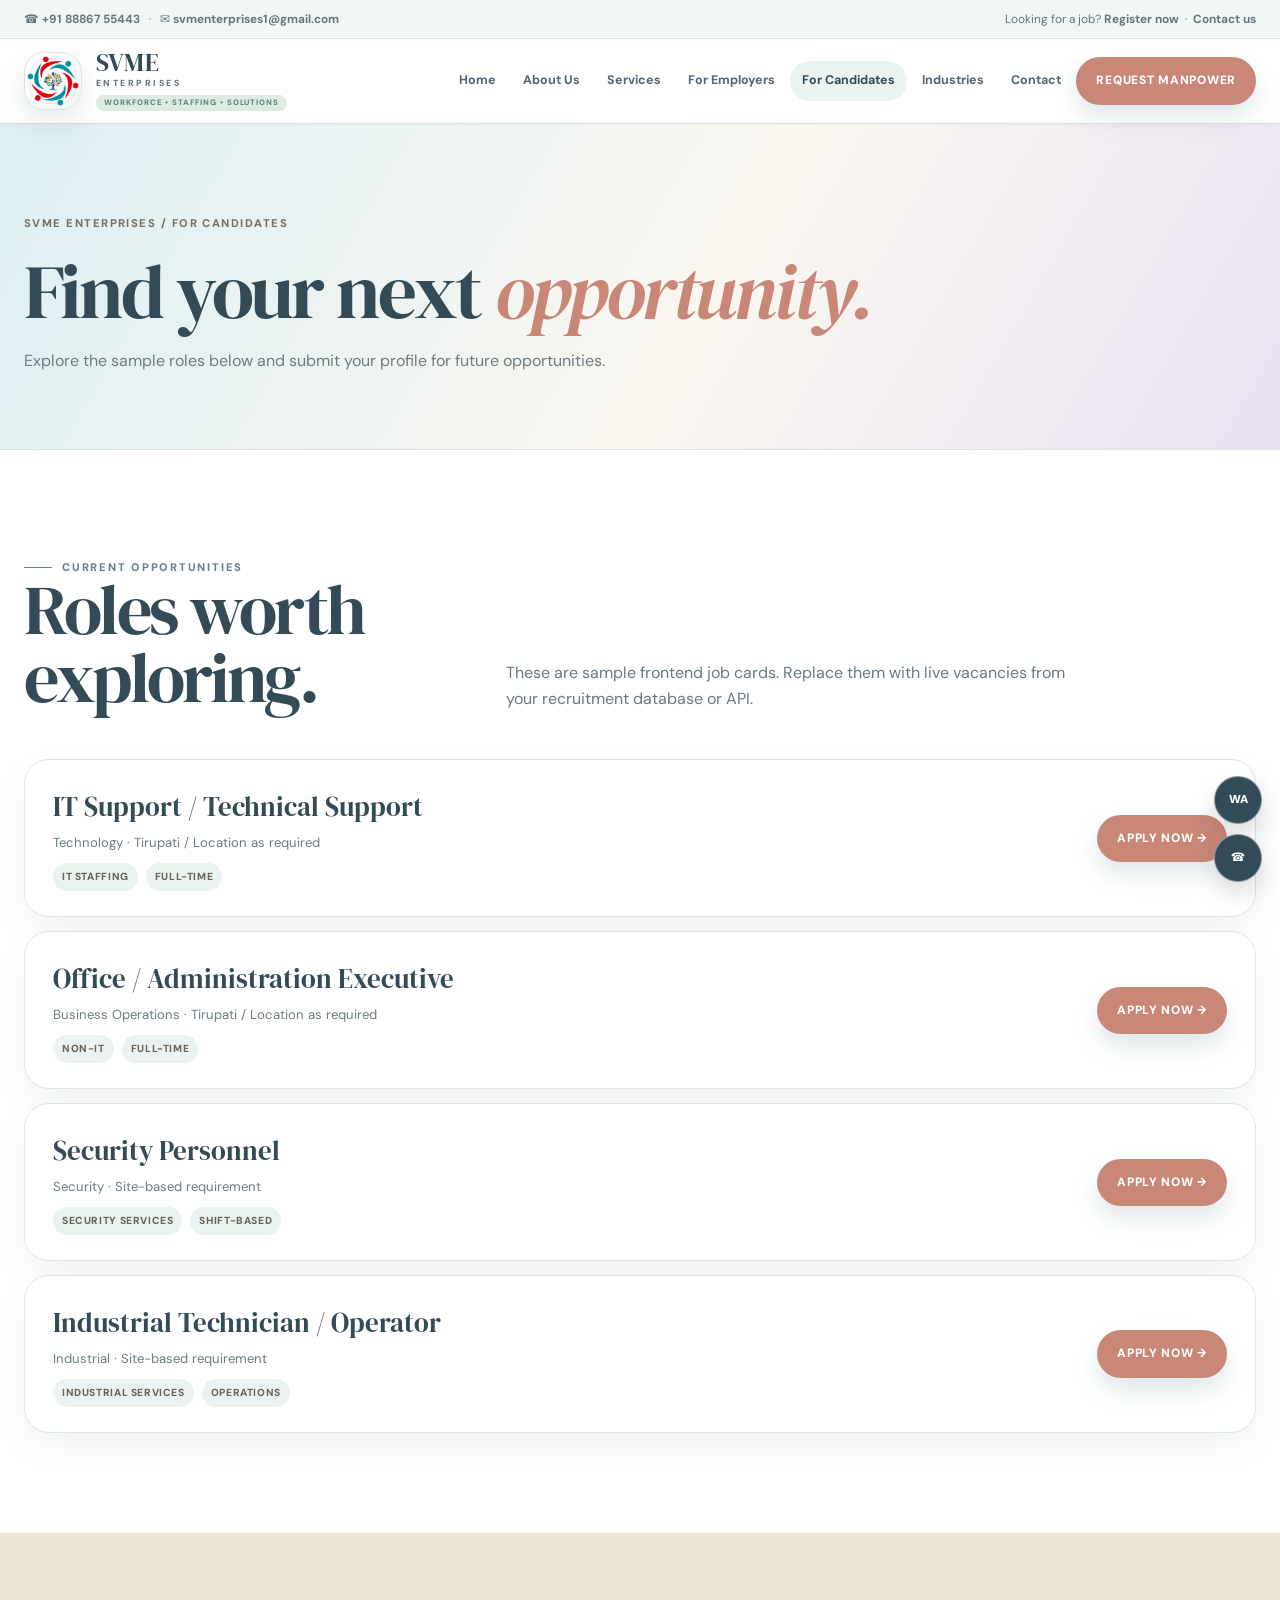
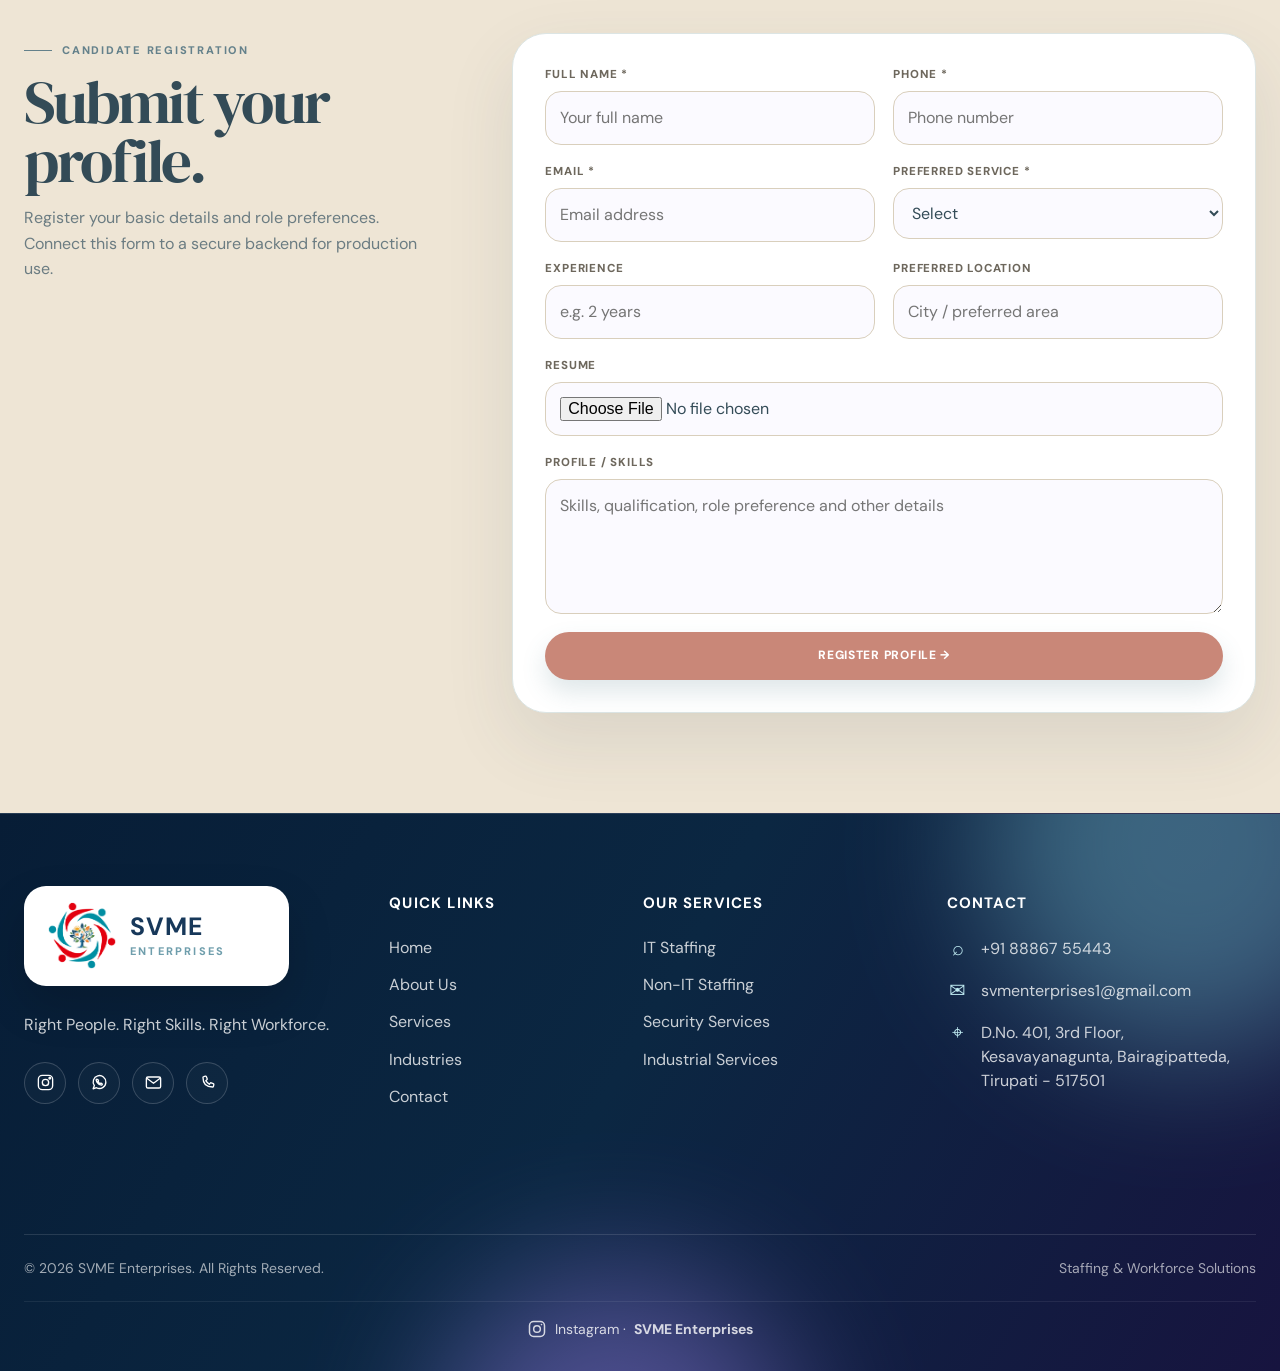
==== candidates.html @ 6623437d "Add files via upload" ====
<!doctype html><html lang="en" class="no-js"><script>document.documentElement.className="js-anim";</script><head><meta charset="utf-8"><meta name="viewport" content="width=device-width,initial-scale=1"><link rel="stylesheet" href="css/styles.css"><title>For Candidates | SVME Enterprises</title></head><body><div class="topbar"><div class="container"><div>☎ <a href="tel:+918886755443">+91 88867 55443</a> &nbsp; · &nbsp; ✉ <a href="mailto:svmenterprises1@gmail.com">svmenterprises1@gmail.com</a></div><div>Looking for a job? <a href="candidates.html">Register now</a> &nbsp;·&nbsp; <a href="contact.html">Contact us</a></div></div></div>
<header class="header"><div class="container nav"><a class="brand" href="index.html"><span class="brand-logo"><img src="assets/svme-logo.png" alt="SVME Enterprises logo"></span><span class="brand-copy"><strong>SVME</strong><small>ENTERPRISES</small><em>Workforce • Staffing • Solutions</em></span></a><button class="hamb" aria-label="Open menu" aria-expanded="false">☰</button><nav class="menu"><a data-page="home" href="index.html">Home</a><a data-page="services" href="services.html">About Us</a><a data-page="services" href="services.html">Services</a><a data-page="employers" href="employers.html">For Employers</a><a class="active" data-page="candidates" href="candidates.html">For Candidates</a><a data-page="services" href="index.html#industries">Industries</a><a data-page="contact" href="contact.html">Contact</a><a class="btn rust" href="employers.html">REQUEST MANPOWER</a></nav></div></header><main><section class="page-hero"><div class="container reveal"><span class="crumb">SVME Enterprises / For Candidates</span><h1>Find your next <em>opportunity.</em></h1><p>Explore the sample roles below and submit your profile for future opportunities.</p></div></section><section class="page-section" id="jobs"><div class="container"><div class="editorial-head reveal"><div><span class="kicker">Current opportunities</span><h2 class="section-title">Roles worth exploring.</h2></div><p>These are sample frontend job cards. Replace them with live vacancies from your recruitment database or API.</p></div><div class="jobs"><div class="job reveal"><div><h3>IT Support / Technical Support</h3><p>Technology · Tirupati / Location as required</p><div class="job-meta"><span class="pill">IT Staffing</span><span class="pill">Full-time</span></div></div><button class="btn rust" data-apply="IT Support / Technical Support">APPLY NOW →</button></div><div class="job reveal delay-1"><div><h3>Office / Administration Executive</h3><p>Business Operations · Tirupati / Location as required</p><div class="job-meta"><span class="pill">Non-IT</span><span class="pill">Full-time</span></div></div><button class="btn rust" data-apply="Office / Administration Executive">APPLY NOW →</button></div><div class="job reveal delay-2"><div><h3>Security Personnel</h3><p>Security · Site-based requirement</p><div class="job-meta"><span class="pill">Security Services</span><span class="pill">Shift-based</span></div></div><button class="btn rust" data-apply="Security Personnel">APPLY NOW →</button></div><div class="job reveal delay-3"><div><h3>Industrial Technician / Operator</h3><p>Industrial · Site-based requirement</p><div class="job-meta"><span class="pill">Industrial Services</span><span class="pill">Operations</span></div></div><button class="btn rust" data-apply="Industrial Technician / Operator">APPLY NOW →</button></div></div></div></section><section class="page-section" style="background:#eee5d5"><div class="container form-layout"><div class="form-intro reveal"><span class="kicker">Candidate registration</span><h2 class="section-title">Submit your profile.</h2><p>Register your basic details and role preferences. Connect this form to a secure backend for production use.</p></div><form class="form-card reveal delay-2" id="candidateForm"><div class="form-grid"><div class="field"><label>Full name *</label><input required name="name" placeholder="Your full name"></div><div class="field"><label>Phone *</label><input required name="phone" type="tel" placeholder="Phone number"></div><div class="field"><label>Email *</label><input required name="email" type="email" placeholder="Email address"></div><div class="field"><label>Preferred service *</label><select required name="service"><option value="">Select</option><option>IT</option><option>Non-IT</option><option>Security</option><option>Industrial</option></select></div><div class="field"><label>Experience</label><input name="experience" placeholder="e.g. 2 years"></div><div class="field"><label>Preferred location</label><input name="location" placeholder="City / preferred area"></div><div class="field full"><label>Resume</label><input name="resume" type="file" accept=".pdf,.doc,.docx"></div><div class="field full"><label>Profile / skills</label><textarea name="profile" placeholder="Skills, qualification, role preference and other details"></textarea></div><div class="field full"><button class="btn rust" type="submit">REGISTER PROFILE →</button><div class="notice" id="candidateNotice">Thank you. Your profile form was validated in this frontend demo.</div></div></div></form></div></section></main><div class="modal" id="applyModal"><div class="modal-box"><button class="close" data-close aria-label="Close">×</button><span class="kicker">Job application</span><h2>Apply for this role.</h2><form class="form-card" id="applicationForm" style="padding:0;border:0;box-shadow:none"><div class="form-grid"><div class="field full"><label>Role</label><input id="applyRole" name="role" readonly></div><div class="field"><label>Full name *</label><input required name="name" placeholder="Your name"></div><div class="field"><label>Phone *</label><input required name="phone" type="tel" placeholder="Phone number"></div><div class="field full"><label>Email *</label><input required name="email" type="email" placeholder="Email address"></div><div class="field full"><label>Resume</label><input name="resume" type="file" accept=".pdf,.doc,.docx"></div><div class="field full"><button class="btn rust" type="submit">SUBMIT APPLICATION →</button><div class="notice">Application form validated in this frontend demo.</div></div></div></form></div></div><footer class="site-footer">
  <div class="footer-glow footer-glow-one"></div><div class="footer-glow footer-glow-two"></div>
  <div class="container footer-main">
    <div class="footer-brand-col">
      <a class="footer-brand-card" href="index.html" aria-label="SVME Enterprises home">
        <span class="footer-logo-wrap"><img src="assets/svme-logo.png" alt="SVME Enterprises logo"></span>
        <span class="footer-brand-name"><strong>SVME</strong><small>ENTERPRISES</small></span>
      </a>
      <p>Right People. Right Skills. Right Workforce.</p>
      <div class="footer-socials" aria-label="Social links">
        <a href="https://www.instagram.com/svme_enterprises?igsh=MTJnbjJmdXRpMzVmag==" target="_blank" rel="noopener" aria-label="Instagram — SVME Enterprises" class="social instagram"><svg viewBox="0 0 24 24" aria-hidden="true"><rect x="3" y="3" width="18" height="18" rx="5"></rect><circle cx="12" cy="12" r="4"></circle><circle cx="17.4" cy="6.7" r="1"></circle></svg></a>
        <a href="https://wa.me/918886755443" target="_blank" rel="noopener" aria-label="WhatsApp — SVME Enterprises" class="social whatsapp"><svg viewBox="0 0 24 24" aria-hidden="true"><path d="M20 11.6a8 8 0 0 1-11.8 7L4 20l1.5-4.1A8 8 0 1 1 20 11.6Z"></path><path d="M8.5 8.4c.2-.4.4-.4.7-.4h.5c.2 0 .4.1.5.4l.5 1.2c.1.3.1.5-.1.7l-.5.6c.6 1.1 1.4 1.9 2.5 2.5l.6-.5c.2-.2.4-.2.7-.1l1.2.5c.3.1.4.3.4.5v.5c0 .3 0 .5-.4.7-.4.2-1 .3-1.5.1-2.8-.9-4.8-2.9-5.7-5.7-.2-.5-.1-1.1.1-1.5Z"></path></svg></a>
        <a href="mailto:svmenterprises1@gmail.com" aria-label="Email — SVME Enterprises" class="social email"><svg viewBox="0 0 24 24" aria-hidden="true"><rect x="3" y="5" width="18" height="14" rx="2"></rect><path d="m4 7 8 6 8-6"></path></svg></a>
        <a href="tel:+918886755443" aria-label="Call — SVME Enterprises" class="social phone"><svg viewBox="0 0 24 24" aria-hidden="true"><path d="M7.2 4.5 9.4 4c.5-.1 1 .2 1.2.7l1 2.6c.2.5 0 1-.4 1.3L9.8 9.7a13.2 13.2 0 0 0 4.5 4.5l1.1-1.4c.3-.4.8-.6 1.3-.4l2.6 1c.5.2.8.7.7 1.2l-.5 2.2c-.1.5-.6.9-1.1.9C10.8 17.7 6.3 13.2 6.3 5.6c0-.5.4-1 0.9-1.1Z"></path></svg></a>
      </div>
    </div>
    <div class="footer-column"><h4>QUICK LINKS</h4><a href="index.html">Home</a><a href="index.html#about">About Us</a><a href="services.html">Services</a><a href="index.html#industries">Industries</a><a href="contact.html">Contact</a></div>
    <div class="footer-column"><h4>OUR SERVICES</h4><a href="services.html#it">IT Staffing</a><a href="services.html#non-it">Non-IT Staffing</a><a href="services.html#security">Security Services</a><a href="services.html#industrial">Industrial Services</a></div>
    <div class="footer-column footer-contact"><h4>CONTACT</h4><a href="tel:+918886755443" class="contact-line"><span class="mini-icon">⌕</span><span>+91 88867 55443</span></a><a href="mailto:svmenterprises1@gmail.com" class="contact-line"><span class="mini-icon">✉</span><span>svmenterprises1@gmail.com</span></a><div class="contact-line"><span class="mini-icon">⌖</span><span>D.No. 401, 3rd Floor,<br>Kesavayanagunta, Bairagipatteda,<br>Tirupati - 517501</span></div></div>
  </div>
  <div class="container footer-bottom"><span>© <span data-year></span> SVME Enterprises. All Rights Reserved.</span><span>Staffing &amp; Workforce Solutions</span></div>
  <div class="container footer-instagram"><a href="https://www.instagram.com/svme_enterprises?igsh=MTJnbjJmdXRpMzVmag==" target="_blank" rel="noopener"><svg class="instagram-icon" viewBox="0 0 24 24" aria-hidden="true"><rect x="3" y="3" width="18" height="18" rx="5"></rect><circle cx="12" cy="12" r="4"></circle><circle cx="17.4" cy="6.7" r="1"></circle></svg> Instagram · <strong>SVME Enterprises</strong></a></div>
</footer><div class="floating"><a class="float" href="https://wa.me/918886755443" target="_blank" aria-label="WhatsApp">WA</a><a class="float call" href="tel:+918886755443" aria-label="Call">☎</a></div><script src="js/app.js"></script></body></html>
---- css/styles.css ----
@import url('https://fonts.googleapis.com/css2?family=DM+Sans:wght@400;500;600;700&family=DM+Serif+Display:ital@0;1&display=swap');
:root{--cream:#FAF7F0;--paper:#FFFFFF;--ink:#334B57;--muted:#6B7C82;--line:#DCE5E4;--rust:#C98778;--rust-dark:#A9675B;--sage:#DDEBE3;--blue:#DCEFF4;--lilac:#E8E1F3;--gold:#F3DDE1;--white:#ffffff;--shadow:0 28px 70px rgba(75,65,110,.13);--shadow-sm:0 14px 34px rgba(75,65,110,.09);--radius:30px;--max:1240px}
*{box-sizing:border-box;margin:0;padding:0}html{scroll-behavior:smooth}body{font-family:'DM Sans',system-ui,sans-serif;background:var(--paper);color:var(--ink);line-height:1.6}body:before{content:"";position:fixed;inset:0;pointer-events:none;opacity:.12;background-image:radial-gradient(rgba(90,78,130,.12) .6px,transparent .6px);background-size:9px 9px;z-index:-1}a{color:inherit;text-decoration:none}button,input,select,textarea{font:inherit}img{display:block;max-width:100%}.container{width:min(var(--max),calc(100% - 48px));margin:auto}
.topbar{background:#F1F7F5;border-bottom:1px solid var(--line);font-size:.74rem;color:#68647a}.topbar .container{min-height:38px;display:flex;justify-content:space-between;align-items:center;gap:20px}.topbar a{font-weight:700}.topbar a:hover{color:var(--rust)}
.header{position:sticky;top:0;z-index:100;background:rgba(250,248,253,.9);backdrop-filter:blur(18px);border-bottom:1px solid rgba(123,104,78,.16)}.nav{min-height:84px;display:flex;align-items:center;justify-content:space-between;gap:28px}.brand{display:flex;align-items:center;gap:12px}.brand-logo{width:54px;height:54px;border-radius:18px;background:#fff;display:grid;place-items:center;overflow:hidden;box-shadow:0 8px 20px rgba(65,55,42,.08)}.brand-logo img{width:50px;height:50px;object-fit:contain}.brand-copy strong{display:block;font-size:1rem;letter-spacing:.09em}.brand-copy small{display:block;font-size:.66rem;text-transform:uppercase;letter-spacing:.17em;color:#6B7C82}.brand-copy em{display:block;font-family:'DM Serif Display',serif;font-style:italic;font-size:.72rem;color:var(--rust);margin-top:-2px}.menu{display:flex;align-items:center;gap:3px}.menu a:not(.btn){font-size:.78rem;font-weight:700;color:#655f54;padding:10px 12px;border-radius:999px}.menu a:not(.btn):hover,.menu a.active{background:#EAF3F1;color:var(--ink)}.btn{position:relative;display:inline-flex;align-items:center;justify-content:center;gap:10px;padding:13px 19px;border-radius:999px;border:1px solid transparent;background:var(--ink);color:#fff;font-size:.75rem;font-weight:800;letter-spacing:.06em;box-shadow:0 12px 25px rgba(38,48,42,.16);overflow:hidden;transition:.3s}.btn:after{content:"";position:absolute;inset:-10% auto -10% -50%;width:35%;background:rgba(255,255,255,.28);transform:skewX(-20deg);transition:.6s}.btn:hover{transform:translateY(-3px);box-shadow:0 18px 35px rgba(38,48,42,.2)}.btn:hover:after{left:125%}.btn.light{background:var(--white);color:var(--ink);border-color:var(--line);box-shadow:none}.btn.rust{background:var(--rust)}.btn.sage{background:var(--sage);color:var(--ink);box-shadow:none}.btn.ghost{background:transparent;color:var(--ink);border-color:rgba(38,48,42,.22);box-shadow:none}.hamb{display:none;border:0;background:transparent;font-size:1.55rem;color:var(--ink)}
.hero{position:relative;overflow:hidden;padding:76px 0 100px;background:linear-gradient(115deg,#DCEFF4 0%,#F9F4F0 45%,#E8E1F3 100%)}.hero:before{content:"";position:absolute;width:480px;height:480px;border-radius:50%;right:-160px;top:-170px;background:radial-gradient(circle,#C9DFD8 0 12%,transparent 62%);filter:blur(4px);animation:drift 12s ease-in-out infinite alternate}.hero:after{content:"";position:absolute;width:420px;height:420px;border-radius:50%;left:-180px;bottom:-250px;background:radial-gradient(circle,#C9E4EA 0 12%,transparent 64%);animation:drift2 14s ease-in-out infinite alternate}.hero-grid{position:relative;z-index:2;display:grid;grid-template-columns:.92fr 1.08fr;gap:72px;align-items:center}.hero-copy{padding:30px 0}.eyebrow,.kicker{display:inline-flex;align-items:center;gap:10px;font-size:.69rem;font-weight:800;letter-spacing:.16em;text-transform:uppercase;color:#66818A}.eyebrow:before,.kicker:before{content:"";width:28px;height:1px;background:currentColor}.hero h1,.page-hero h1,.section-title{font-family:'DM Serif Display',Georgia,serif;font-weight:400;letter-spacing:-.04em;line-height:.96}.hero h1{font-size:clamp(4rem,7.5vw,7.2rem);margin:24px 0 22px}.hero h1 em{color:var(--rust);font-style:italic}.hero p{max-width:590px;color:#655f55;font-size:1.02rem}.actions{display:flex;gap:12px;flex-wrap:wrap;margin-top:30px}.hero-collage{position:relative;min-height:580px}.hero-panel{position:absolute;box-shadow:var(--shadow);border:1px solid rgba(255,255,255,.75)}.hero-photo{inset:25px 55px 0 55px;border-radius:42px;background:linear-gradient(150deg,#9FC7D0,#C7B9D9 42%,#E8C8C8 67%,#aabde0);overflow:hidden}.hero-photo:before{content:"";position:absolute;inset:0;background:radial-gradient(circle at 30% 23%,#fff9 0 4%,transparent 20%),radial-gradient(circle at 72% 55%,#fff7 0 5%,transparent 22%),linear-gradient(to top,rgba(38,48,42,.25),transparent 48%)}.hero-photo:after{content:"SVME";position:absolute;right:28px;bottom:25px;font-size:4rem;font-weight:800;letter-spacing:.08em;color:#fff5;transform:rotate(-90deg);transform-origin:right bottom}.hero-sticker{right:0;top:0;width:165px;min-height:165px;border-radius:50%;background:var(--rust);color:#fff8ef;display:grid;place-items:center;text-align:center;padding:24px;animation:float 5s ease-in-out infinite}.hero-sticker strong{font-family:'DM Serif Display',serif;font-size:1.55rem;line-height:1}.hero-sticker small{display:block;font-size:.65rem;letter-spacing:.1em;text-transform:uppercase;margin-top:8px}.hero-card{left:0;bottom:24px;width:225px;padding:22px;border-radius:26px;background:var(--white);animation:float 6s ease-in-out infinite reverse}.hero-card .mini-logo{width:46px;height:46px;border-radius:14px;background:#EEF6F3;display:grid;place-items:center;margin-bottom:14px}.hero-card .mini-logo img{width:40px;height:40px;object-fit:contain}.hero-card b{display:block;font-family:'DM Serif Display',serif;font-size:1.6rem;font-weight:400}.hero-card span{display:block;color:var(--muted);font-size:.72rem}.hero-tag{right:18px;bottom:0;padding:12px 16px;border-radius:999px;background:#DDEBE3;color:#5f5b76;font-size:.7rem;font-weight:800;letter-spacing:.08em;text-transform:uppercase}
.editorial{padding:110px 0}.editorial-head{display:grid;grid-template-columns:.72fr 1.28fr;gap:60px;align-items:end;margin-bottom:48px}.editorial-head h2{font-size:clamp(3rem,5.5vw,5.6rem)}.editorial-head p{max-width:580px;color:var(--muted)}.service-mosaic{display:grid;grid-template-columns:1.1fr .9fr .9fr;grid-template-rows:240px 240px;gap:16px}.service-tile{position:relative;overflow:hidden;border-radius:30px;padding:30px;background:#F0F5F2;border:1px solid var(--line);box-shadow:var(--shadow-sm);transition:.35s}.service-tile:hover{transform:translateY(-7px) rotate(-.4deg);box-shadow:var(--shadow)}.service-tile.large{grid-row:1/3;background:linear-gradient(150deg,#C8E4E8,#C5B5D7 50%,#F0D5D5)}.service-tile.sage{background:#DDEBE3}.service-tile.rust{background:#F3DDE1}.service-tile.blue{background:#DCEFF4}.service-tile .num{font-size:.7rem;font-weight:800;letter-spacing:.12em;color:#746b5d}.service-tile h3{font-family:'DM Serif Display',serif;font-size:2rem;font-weight:400;line-height:1.05;margin:15px 0 10px}.service-tile p{font-size:.82rem;color:#5f5b53;max-width:320px}.service-tile a{position:absolute;left:30px;bottom:28px;font-size:.7rem;font-weight:800;letter-spacing:.08em}.service-tile.large:before{content:"";position:absolute;width:250px;height:250px;right:-60px;bottom:-55px;border-radius:50%;border:35px solid #ffffff45}.service-tile.large:after{content:"";position:absolute;width:90px;height:90px;right:45px;bottom:85px;border-radius:50%;background:#ffffff35}
.stats{background:var(--ink);color:#fffaf0;padding:44px 0}.stats-grid{display:grid;grid-template-columns:repeat(4,1fr)}.stats-grid div{padding:4px 25px;border-right:1px solid #ffffff20}.stats-grid div:last-child{border:0}.stats strong{display:block;font-family:'DM Serif Display',serif;font-weight:400;font-size:2.5rem}.stats span{font-size:.7rem;color:#d4d1c8;text-transform:uppercase;letter-spacing:.1em}
.story{padding:110px 0;background:#F4F7F3}.story-grid{display:grid;grid-template-columns:1fr 1fr;gap:70px;align-items:center}.story-art{min-height:460px;position:relative}.story-box{position:absolute;border-radius:34px;box-shadow:var(--shadow)}.story-main{inset:30px 50px 0 0;background:linear-gradient(150deg,#B9DCE2,#E8E1F3 45%,#D7CBE5);overflow:hidden}.story-main:before{content:"";position:absolute;inset:22px;border:1px solid #ffffff88;border-radius:25px}.story-side{right:0;top:0;width:190px;height:190px;background:var(--rust);color:#fff9ef;padding:28px}.story-side b{font-family:'DM Serif Display',serif;font-size:2.2rem;font-weight:400}.story-side span{display:block;font-size:.72rem;margin-top:10px}.story-bottom{right:20px;bottom:20px;width:235px;padding:18px;background:var(--white);font-size:.75rem}.story-bottom img{width:48px;height:48px;object-fit:contain;float:left;margin-right:12px}.story-copy h2{font-size:clamp(3rem,5vw,5rem);margin:14px 0 20px}.story-copy p{color:var(--muted);max-width:560px}.story-list{display:grid;gap:14px;margin-top:28px}.story-item{display:flex;gap:13px;align-items:flex-start}.story-item b{width:30px;height:30px;border-radius:50%;background:#DDEBE3;display:grid;place-items:center;font-size:.72rem;flex:none}
.industry-section{padding:110px 0}.industry-wrap{display:grid;grid-template-columns:.7fr 1.3fr;gap:60px}.industry-title h2{font-size:clamp(3rem,5vw,5rem);margin:14px 0}.industry-title p{color:var(--muted)}.industry-grid{display:grid;grid-template-columns:repeat(3,1fr);gap:12px}.industry{padding:22px 18px;background:var(--white);border:1px solid var(--line);border-radius:22px;transition:.3s}.industry:hover{transform:translateY(-5px);background:#eee8f7}.industry b{display:block;font-size:.7rem;color:var(--rust);letter-spacing:.1em}.industry span{display:block;margin-top:18px;font-family:'DM Serif Display',serif;font-size:1.25rem}
.cta-band{padding:95px 0;background:linear-gradient(120deg,#c9b6d8,#e3bfd9 48%,#c6d5ee)}.cta-band-inner{display:flex;justify-content:space-between;align-items:end;gap:40px}.cta-band h2{font-size:clamp(3rem,5vw,5.4rem);max-width:750px}.cta-band p{max-width:560px;color:#5d5a53;margin-top:16px}.cta-actions{display:flex;gap:10px;flex-wrap:wrap}
.page-hero{padding:85px 0 75px;background:linear-gradient(120deg,#e4ddf2,#e7d0e7 55%,#d5e0f3);border-bottom:1px solid var(--line)}.crumb{font-size:.7rem;font-weight:800;letter-spacing:.13em;text-transform:uppercase;color:#7a705f}.page-hero h1{font-size:clamp(3.4rem,6vw,6rem);max-width:950px;margin:20px 0}.page-hero p{max-width:680px;color:var(--muted);font-size:1rem}
.page-section{padding:100px 0}.service-list{display:grid;grid-template-columns:1fr 1fr;gap:18px}.service-detail{position:relative;padding:40px;min-height:330px;border-radius:34px;overflow:hidden;border:1px solid var(--line);box-shadow:var(--shadow-sm);background:#F0F5F2}.service-detail:nth-child(2){background:#DDEBE3}.service-detail:nth-child(3){background:#bfd0ec}.service-detail:nth-child(4){background:#F3DDE1}.service-detail .num{font-size:.7rem;font-weight:800;letter-spacing:.12em;color:#736b5d}.service-detail h2{font-family:'DM Serif Display',serif;font-size:2.5rem;font-weight:400;margin:18px 0 10px}.service-detail p{max-width:520px;color:#5f5b53}.service-detail .btn{position:absolute;left:40px;bottom:34px}.service-detail:after{content:"";position:absolute;width:180px;height:180px;border-radius:50%;right:-60px;bottom:-70px;border:30px solid #ffffff35}
.form-layout{display:grid;grid-template-columns:.72fr 1.28fr;gap:70px;align-items:start}.form-intro h2,.contact-intro h2{font-size:clamp(3rem,4.8vw,5rem);margin:14px 0}.form-intro p,.contact-intro p{color:var(--muted)}.form-card{background:var(--white);border:1px solid var(--line);padding:32px;border-radius:34px;box-shadow:var(--shadow)}.form-grid{display:grid;grid-template-columns:repeat(2,1fr);gap:18px}.field{display:flex;flex-direction:column;gap:7px}.field.full{grid-column:1/-1}.field label{font-size:.72rem;font-weight:800;text-transform:uppercase;letter-spacing:.07em;color:#6d675c}.field input,.field select,.field textarea{border:1px solid #d9cfbc;border-radius:16px;padding:13px 14px;background:#fbfaff;color:var(--ink);outline:none;transition:.25s}.field input:focus,.field select:focus,.field textarea:focus{border-color:var(--rust);box-shadow:0 0 0 4px #b8613f20}.field textarea{min-height:135px;resize:vertical}.notice{display:none;padding:13px 15px;margin-top:9px;border-radius:14px;background:#e4e8f6;color:#4d5577;font-size:.8rem}.notice.show{display:block}
.jobs{display:grid;gap:14px}.job{display:flex;align-items:center;justify-content:space-between;gap:25px;padding:25px 28px;background:var(--white);border:1px solid var(--line);border-radius:25px;box-shadow:var(--shadow-sm);transition:.3s}.job:hover{transform:translateX(5px)}.job h3{font-family:'DM Serif Display',serif;font-size:1.7rem;font-weight:400}.job p{font-size:.82rem;color:var(--muted);margin-top:3px}.job-meta{display:flex;gap:8px;flex-wrap:wrap;margin-top:10px}.pill{font-size:.64rem;font-weight:800;letter-spacing:.06em;text-transform:uppercase;padding:6px 9px;border-radius:999px;background:#EAF3F1;color:#6b6256}.contact-grid{display:grid;grid-template-columns:.8fr 1.2fr;gap:70px}.contact-list{display:grid;gap:12px;margin-top:28px}.contact-item{display:flex;gap:13px;padding:15px;border-radius:20px;background:var(--white);border:1px solid var(--line)}.contact-item .icon{width:43px;height:43px;border-radius:14px;background:#EDF5F2;display:grid;place-items:center;color:var(--rust);flex:none}.contact-item strong{display:block;font-size:.68rem;letter-spacing:.1em;text-transform:uppercase;color:#7a7264}.contact-item a,.contact-item span{display:block;font-weight:700;margin-top:2px}.map-card{overflow:hidden;border-radius:30px;border:1px solid var(--line);box-shadow:var(--shadow)}.map-card iframe{display:block;width:100%;min-height:420px;border:0}.map-actions{display:flex;gap:10px;flex-wrap:wrap;margin-top:18px}
.footer{background:#292844;color:#f6f3fb;padding:75px 0 20px}.footer-grid{display:grid;grid-template-columns:1.2fr .8fr 1fr 1.2fr;gap:45px}.footer .brand-copy strong{color:#fff}.footer .brand-copy small{color:#bbb4a7}.footer .brand-copy em{color:#dda9cf}.footer p{color:#aaa6ba;font-size:.82rem;margin-top:18px}.footer h4{font-size:.7rem;text-transform:uppercase;letter-spacing:.13em;color:#d8d3e6;margin-bottom:16px}.footer-grid>div>a:not(.brand){display:block;color:#c1bdd0;font-size:.8rem;margin:8px 0}.footer-grid>div>a:hover{color:#fff}.footer-bottom{border-top:1px solid #ffffff17;margin-top:48px;padding-top:18px;display:flex;justify-content:space-between;gap:20px;color:#9d99b2;font-size:.7rem}.instagram-footer{margin-top:24px;text-align:center}.instagram-link{display:inline-flex;align-items:center;gap:10px;padding:10px 15px;border-radius:999px;border:1px solid #ffffff20;background:#ffffff08;color:#f4eee3;font-size:.76rem;font-weight:700;transition:.25s}.instagram-link:hover{transform:translateY(-2px);background:#ffffff12}.instagram-icon{width:20px;height:20px;display:block;fill:none;stroke:currentColor;stroke-width:1.8}.floating{position:fixed;right:18px;bottom:18px;z-index:80;display:flex;flex-direction:column;gap:10px}.float{width:48px;height:48px;border-radius:50%;display:grid;place-items:center;background:var(--ink);color:#fff;border:1px solid #fff6;box-shadow:0 12px 25px #0002;font-size:.72rem;font-weight:900;animation:float 4s ease-in-out infinite}.float.call{animation-delay:.5s}.modal{position:fixed;inset:0;z-index:200;background:#292844cc;display:none;align-items:center;justify-content:center;padding:20px}.modal.open{display:flex}.modal-box{width:min(720px,100%);max-height:90vh;overflow:auto;background:var(--paper);border-radius:32px;padding:32px;position:relative;box-shadow:var(--shadow)}.close{position:absolute;right:18px;top:18px;width:40px;height:40px;border:0;border-radius:50%;background:#EDF5F2;font-size:1.4rem}.modal-box h2{font-family:'DM Serif Display',serif;font-weight:400;font-size:2.8rem;margin:10px 0 22px}
.reveal{opacity:0;transform:translateY(28px);transition:opacity .8s ease,transform .8s cubic-bezier(.2,.75,.25,1)}.reveal.is-visible{opacity:1;transform:none}.delay-1{transition-delay:.08s}.delay-2{transition-delay:.16s}.delay-3{transition-delay:.24s}.delay-4{transition-delay:.32s}
@keyframes float{0%,100%{transform:translateY(0)}50%{transform:translateY(-9px)}}@keyframes drift{from{transform:translate(0,0)}to{transform:translate(-30px,22px)}}@keyframes drift2{from{transform:translate(0,0)}to{transform:translate(30px,-20px)}}
@media(max-width:1050px){.menu{gap:0}.menu a:not(.btn){padding:9px 8px}.hero-grid,.story-grid,.industry-wrap,.form-layout,.contact-grid{grid-template-columns:1fr}.hero-collage{min-height:540px}.editorial-head{grid-template-columns:1fr;gap:20px}.service-mosaic{grid-template-columns:1fr 1fr;grid-template-rows:250px 250px}.service-tile.large{grid-row:1/3}.footer-grid{grid-template-columns:1fr 1fr}.industry-grid{grid-template-columns:repeat(3,1fr)}}
@media(max-width:760px){.container{width:min(var(--max),calc(100% - 30px))}.topbar .container{justify-content:center;text-align:center}.topbar .container>div:first-child{display:none}.nav{min-height:72px}.hamb{display:block}.menu{position:absolute;left:15px;right:15px;top:72px;display:none;flex-direction:column;align-items:stretch;padding:12px;background:rgba(251,248,239,.98);border:1px solid var(--line);border-radius:22px;box-shadow:var(--shadow)}.menu.open{display:flex}.menu a:not(.btn){padding:12px 14px}.menu .btn{margin-top:5px}.hero{padding:55px 0 70px}.hero-grid{gap:35px}.hero h1{font-size:clamp(3.6rem,15vw,5.2rem)}.hero-collage{min-height:420px}.hero-photo{inset:20px 22px 0 22px}.hero-sticker{width:125px;min-height:125px}.hero-card{width:190px;bottom:10px}.hero-tag{display:none}.editorial,.story,.industry-section,.page-section{padding:75px 0}.service-mosaic{grid-template-columns:1fr;grid-template-rows:auto}.service-tile,.service-tile.large{min-height:260px;grid-row:auto}.stats-grid{grid-template-columns:1fr 1fr}.stats-grid div{padding:18px 10px}.industry-grid{grid-template-columns:1fr 1fr}.cta-band-inner{display:block}.cta-actions{margin-top:25px}.form-grid{grid-template-columns:1fr}.field.full{grid-column:auto}.footer-grid{grid-template-columns:1fr 1fr;gap:30px}.footer-bottom{display:block}.footer-bottom span{display:block;margin-top:7px}.job{align-items:flex-start;flex-direction:column}.job .btn{width:100%}.map-card iframe{min-height:320px}.modal-box{padding:24px}.brand-logo{width:48px;height:48px}.brand-logo img{width:45px;height:45px}}
@media(prefers-reduced-motion:reduce){*,*:before,*:after{animation:none!important;transition:none!important;scroll-behavior:auto!important}.reveal{opacity:1;transform:none}}
/* AEDUTREE-inspired interaction layer: carousel, flowing service stories and richer scroll motion */
.inline-link,.text-link{font-weight:800;color:var(--rust-dark);border-bottom:1px solid #c889b855;transition:.25s}.inline-link:hover,.text-link:hover{color:var(--ink);border-color:var(--ink)}
.aed-hero{position:relative;min-height:720px;overflow:hidden;background:linear-gradient(135deg,#DCEFF4 0%,#f7edf8 48%,#d9d2eb 100%);display:flex;align-items:center}.aed-hero:after{content:"";position:absolute;inset:auto 0 0;height:150px;background:linear-gradient(transparent,#FFFFFF);pointer-events:none}.aed-hero-grid{position:relative;z-index:2;display:grid;grid-template-columns:1fr 1fr;gap:50px;align-items:center}.aed-copy{padding:40px 0 60px}.slider-copy{position:relative;min-height:390px;margin-top:15px}.slide-copy{position:absolute;inset:0;opacity:0;transform:translateY(24px);transition:opacity .7s ease,transform .8s cubic-bezier(.2,.8,.2,1);pointer-events:none}.slide-copy.active{opacity:1;transform:none;pointer-events:auto}.slide-number{font-size:.68rem;font-weight:800;letter-spacing:.15em;color:#66818A}.slide-copy h1{font-family:'DM Serif Display',serif;font-weight:400;font-size:clamp(4rem,6.5vw,6.7rem);line-height:.9;letter-spacing:-.045em;margin:17px 0 22px}.slide-copy h1 em{color:var(--rust);font-style:italic}.slide-copy p{max-width:560px;color:#66627a;font-size:1rem}.slider-controls{display:flex;align-items:center;gap:14px;margin-top:28px}.slider-arrow{width:44px;height:44px;border:1px solid #ffffffaa;background:#ffffff80;border-radius:50%;font-size:1.05rem;cursor:pointer;color:var(--ink);transition:.25s}.slider-arrow:hover{transform:translateY(-3px);background:#fff}.slider-dots{display:flex;gap:7px}.dot{width:28px;height:4px;border:0;background:#aaa5bc55;border-radius:999px;cursor:pointer;transition:.35s}.dot.active{width:54px;background:var(--rust)}.aed-visual{min-height:590px;display:grid;place-items:center}.visual-frame{position:relative;width:min(560px,100%);height:570px;transform:rotate(2deg);transition:transform .8s cubic-bezier(.2,.8,.2,1)}.visual-frame:hover{transform:rotate(0) scale(1.015)}.visual-window{position:absolute;inset:25px 55px 30px 35px;background:#fff;border-radius:38px;box-shadow:0 35px 80px #4C687C18;overflow:hidden;border:10px solid #ffffffaa}.window-bar{height:35px;background:#f4eff9;display:flex;align-items:center;gap:6px;padding:0 14px}.window-bar span{width:7px;height:7px;border-radius:50%;background:#c9c3d7}.window-content{position:relative;height:calc(100% - 35px);overflow:hidden;background:linear-gradient(145deg,#f7f2fa,#dce6f6)}.window-title{position:absolute;top:28px;left:28px;font-family:'DM Serif Display',serif;font-size:1.8rem}.window-title em{color:var(--rust);font-style:italic}.window-lines{position:absolute;top:83px;left:30px;display:grid;gap:8px}.window-lines i{display:block;width:105px;height:5px;border-radius:999px;background:#6F9EAD30}.window-lines i:nth-child(2){width:75px}.window-lines i:nth-child(3){width:92px}.window-orb{position:absolute;width:280px;height:280px;border-radius:50%;right:-70px;top:100px;background:radial-gradient(circle at 30% 30%,#fff8 0 5%,transparent 25%),linear-gradient(145deg,#a9c5e8,#C5B5D7 50%,#e2b8d5);box-shadow:inset 0 0 0 20px #ffffff25}.window-card{position:absolute;padding:15px 17px;border-radius:17px;background:#ffffffdd;backdrop-filter:blur(10px);box-shadow:0 15px 30px #5d547720;font-size:.63rem;font-weight:800;letter-spacing:.09em}.window-card b{display:block;font-family:'DM Serif Display',serif;font-size:1.8rem;letter-spacing:0;margin-top:5px}.window-card.one{left:25px;bottom:75px}.window-card.two{left:150px;bottom:30px;background:#d9dff2}.window-card.three{right:22px;bottom:65px;background:#e7c9df}.visual-logo{position:absolute;left:0;bottom:18px;width:150px;height:150px;border-radius:36px;background:#fff;display:grid;place-items:center;box-shadow:0 25px 55px #554b7022;animation:float 5s ease-in-out infinite}.visual-logo img{width:125px;height:125px;object-fit:contain}.visual-badge{position:absolute;right:0;top:12px;width:145px;height:145px;border-radius:50%;background:var(--rust);color:#fff;display:grid;place-items:center;text-align:center;box-shadow:0 25px 55px #9e659244;animation:float 6s ease-in-out infinite reverse}.visual-badge strong{display:block;font-family:'DM Serif Display',serif;font-size:2.6rem;font-weight:400;line-height:.8}.visual-badge span{font-size:.62rem;text-transform:uppercase;letter-spacing:.08em}.hero-orbit{position:absolute;border:1px solid #ffffff90;border-radius:50%;pointer-events:none}.orbit-one{width:680px;height:680px;right:-250px;top:-250px;animation:orbit 20s linear infinite}.orbit-two{width:420px;height:420px;left:-190px;bottom:-240px;border-style:dashed;animation:orbitReverse 25s linear infinite}.motion-strip{overflow:hidden;background:var(--ink);color:#fff;white-space:nowrap;border-top:1px solid #fff2;border-bottom:1px solid #fff2}.motion-track{width:max-content;display:flex;align-items:center;gap:28px;padding:16px 0;font-size:.72rem;font-weight:800;letter-spacing:.15em;animation:marquee 24s linear infinite}.motion-track b{color:#E8E1F3}.service-story{display:grid;gap:28px}.service-story-card{min-height:470px;display:grid;grid-template-columns:1fr 1fr;align-items:stretch;overflow:hidden;border-radius:38px;border:1px solid var(--line);box-shadow:var(--shadow-sm);position:relative;transition:transform .55s cubic-bezier(.2,.8,.2,1),box-shadow .55s}.service-story-card:hover{transform:translateY(-8px);box-shadow:var(--shadow)}.service-story-card.reverse .service-copy{order:2}.service-story-card.reverse .service-art{order:1}.tone-lilac{background:linear-gradient(120deg,#e7e1f1,#d8e3f4)}.tone-blue{background:linear-gradient(120deg,#d7e0f2,#eee3f3)}.tone-pink{background:linear-gradient(120deg,#f0e0ec,#dfe7f5)}.tone-periwinkle{background:linear-gradient(120deg,#DCEFF4,#E8E1F3)}.service-copy{padding:60px;display:flex;flex-direction:column;justify-content:center}.service-copy .num{font-size:.7rem;font-weight:800;letter-spacing:.13em;color:#77708b}.service-copy h3{font-family:'DM Serif Display',serif;font-weight:400;font-size:clamp(2.5rem,4vw,4.4rem);line-height:.98;letter-spacing:-.035em;margin:18px 0}.service-copy p{max-width:470px;color:#68647a}.text-link{display:inline-block;margin-top:26px;width:max-content}.service-art{position:relative;min-height:470px;overflow:hidden;background:#ffffff30}.art-grid,.art-stack,.art-ring,.art-bars{position:absolute;inset:55px;background:linear-gradient(90deg,#ffffff55 1px,transparent 1px),linear-gradient(#ffffff55 1px,transparent 1px);background-size:42px 42px;mask-image:linear-gradient(90deg,transparent,#000 18%,#000 82%,transparent);transform:perspective(700px) rotateY(-12deg);animation:artFloat 7s ease-in-out infinite}.art-stack{background:linear-gradient(150deg,#C5B5D7 0 16%,transparent 16% 22%,#a9c5e8 22% 38%,transparent 38% 44%,#E8E1F3 44% 62%,transparent 62%)}.art-ring{border:36px solid #ffffff55;border-radius:50%;inset:75px 100px;mask-image:none;background:transparent;transform:rotate(18deg);animation:spinSlow 15s linear infinite}.art-bars{background:repeating-linear-gradient(90deg,#ffffff50 0 12px,transparent 12px 28px);inset:80px 70px;transform:skewY(-8deg);mask-image:none}.art-window{position:absolute;left:50%;top:50%;width:210px;height:210px;transform:translate(-50%,-50%) rotate(-7deg);border-radius:34px;background:#ffffffdd;box-shadow:0 28px 60px #4C687C18;display:grid;place-items:center;text-align:center;backdrop-filter:blur(10px);animation:float 5.5s ease-in-out infinite}.art-window span{font-size:3rem;color:var(--rust)}.art-window b{font-family:'DM Serif Display',serif;font-size:2rem;font-weight:400}.art-pill{position:absolute;right:34px;bottom:38px;padding:10px 14px;border-radius:999px;background:#fff;color:#625d72;font-size:.62rem;font-weight:800;letter-spacing:.1em;box-shadow:0 15px 25px #4C687C12}.stage-circle{position:absolute;width:260px;height:260px;border-radius:50%;left:50%;top:50%;transform:translate(-50%,-50%);background:radial-gradient(circle at 35% 30%,#ffffff90 0 5%,transparent 22%),linear-gradient(145deg,#a9c5e8,#C5B5D7 50%,#e0b7d1);animation:spinSlow 18s linear infinite}.stage-word{position:absolute;left:50%;top:50%;transform:translate(-50%,-50%);font-size:5rem;font-weight:800;color:#fff7;letter-spacing:.08em}.scroll-stage{overflow:hidden}.scroll-stage .story-main{transform:rotate(-2deg);transition:transform .7s ease}.scroll-stage.is-active .story-main{transform:rotate(0) scale(1.02)}
@keyframes marquee{to{transform:translateX(-50%)}}@keyframes orbit{to{transform:rotate(360deg)}}@keyframes orbitReverse{to{transform:rotate(-360deg)}}@keyframes artFloat{0%,100%{transform:perspective(700px) rotateY(-12deg) translateY(0)}50%{transform:perspective(700px) rotateY(-8deg) translateY(-10px)}}@keyframes spinSlow{to{transform:rotate(360deg)}}
@media(max-width:1050px){.aed-hero-grid{grid-template-columns:1fr}.aed-visual{min-height:520px}.service-story-card,.service-story-card.reverse{grid-template-columns:1fr}.service-story-card.reverse .service-copy,.service-story-card.reverse .service-art{order:initial}.service-art{min-height:360px}.service-copy{padding:42px}.visual-frame{height:520px}}
@media(max-width:760px){.aed-hero{min-height:auto;padding:50px 0 70px}.aed-copy{padding:20px 0 0}.slider-copy{min-height:350px}.slide-copy h1{font-size:clamp(3.4rem,14vw,5rem)}.aed-visual{min-height:390px}.visual-frame{height:390px}.visual-window{inset:20px 30px 20px 20px;border-width:7px}.visual-logo{width:105px;height:105px;border-radius:28px}.visual-logo img{width:88px;height:88px}.visual-badge{width:105px;height:105px}.visual-badge strong{font-size:2rem}.visual-badge span{font-size:.5rem}.window-card.two{left:90px}.window-card.three{display:none}.motion-track{animation-duration:18s}.service-story-card{min-height:0}.service-copy{padding:35px 28px}.service-copy h3{font-size:2.8rem}.service-art{min-height:300px}.art-window{width:150px;height:150px}.art-window span{font-size:2.2rem}.art-window b{font-size:1.4rem}.art-pill{right:18px;bottom:18px}.story-main{inset:30px 25px 0 0}.story-side{width:140px;height:140px}.story-bottom{right:0;width:200px}.stage-circle{width:190px;height:190px}.stage-word{font-size:3rem}}

/* =========================================================
   SVME MOBILE-FIRST POLISH + PREMIUM BRANDING
   ========================================================= */
.brand{gap:14px;min-width:235px;transition:transform .35s ease}.brand:hover{transform:translateY(-2px)}
.brand-logo{position:relative;width:58px;height:58px;border-radius:20px;background:linear-gradient(145deg,#fff,#f1ebf8);border:1px solid rgba(184,155,201,.32);box-shadow:0 12px 28px rgba(75,65,110,.14)}
.brand-logo:after{content:"";position:absolute;inset:5px;border-radius:16px;border:1px solid rgba(200,137,184,.18);pointer-events:none}.brand-logo img{width:52px;height:52px;position:relative;z-index:1}
.brand-copy{display:grid;grid-template-columns:auto;line-height:1}.brand-copy strong{font-family:'DM Serif Display',Georgia,serif;font-size:1.55rem;letter-spacing:.01em;font-weight:400;color:var(--ink);line-height:.9}.brand-copy small{font-size:.55rem;letter-spacing:.28em;font-weight:800;color:#6f6a82;margin-top:6px}.brand-copy em{display:inline-flex;width:max-content;margin-top:7px;padding:4px 8px;border-radius:999px;background:#ece7f5;color:#8b6790;font-family:'DM Sans',sans-serif;font-style:normal;font-size:.49rem;font-weight:800;letter-spacing:.12em;text-transform:uppercase}
.instagram-link{display:inline-flex;align-items:center;gap:10px}.instagram-icon{width:20px;height:20px;fill:none;stroke:currentColor;stroke-width:1.7}.instagram-icon circle:last-child{fill:currentColor;stroke:none}

/* Better desktop spacing before the responsive collapse */
@media (max-width:1180px){
  .container{width:min(var(--max),calc(100% - 36px))}
  .nav{gap:14px}.brand{min-width:210px}.brand-copy strong{font-size:1.4rem}.menu a:not(.btn){padding:9px 8px;font-size:.72rem}.menu .btn{padding:11px 14px;font-size:.68rem}
  .hero-grid,.aed-hero-grid{gap:40px}.hero h1{font-size:clamp(3.6rem,7vw,6rem)}
  .editorial-head,.industry-wrap{gap:38px}.service-copy{padding:48px}.service-copy h3{font-size:clamp(2.3rem,4vw,3.8rem)}
}

/* Tablet */
@media (max-width:900px){
  .topbar .container{min-height:34px;font-size:.66rem}.topbar .right{display:none}
  .header{position:sticky}.nav{min-height:74px}.hamb{display:inline-grid;place-items:center;width:44px;height:44px;border-radius:14px;background:#EDF5F2;border:1px solid var(--line);cursor:pointer;transition:.25s}.hamb:hover{transform:rotate(4deg);background:#e7e1f2}
  .menu{position:absolute;right:0;left:auto;top:calc(100% + 10px);width:min(88vw,360px);display:grid;gap:5px;padding:14px;background:rgba(250,248,253,.98);border:1px solid var(--line);border-radius:24px 0 24px 24px;box-shadow:0 24px 60px rgba(38,48,42,.18);opacity:0;visibility:hidden;transform:translateY(-12px) translateX(12px) scale(.98);transform-origin:top right;transition:.3s ease;backdrop-filter:blur(20px)}
  .header.menu-open .menu{opacity:1;visibility:visible;transform:none}.menu a:not(.btn){padding:13px 15px;border-radius:14px;font-size:.78rem}.menu .btn{width:100%;margin-top:5px}
  .hamb{margin-left:auto;flex:0 0 auto;position:relative;z-index:110}.hamb{font-size:0}.hamb::before,.hamb::after{content:"";display:block;width:20px;height:2px;border-radius:99px;background:currentColor;position:absolute;left:50%;transform:translateX(-50%);transition:.25s ease}.hamb{background-image:linear-gradient(currentColor,currentColor);background-size:20px 2px;background-position:center;background-repeat:no-repeat}.hamb::before{top:13px}.hamb::after{top:27px}.hamb{--mid:20px}.hamb:focus-visible{outline:3px solid rgba(111,158,173,.35);outline-offset:3px}.header.menu-open .hamb::before{top:20px;transform:translateX(-50%) rotate(45deg)}.header.menu-open .hamb::after{top:20px;transform:translateX(-50%) rotate(-45deg)}.header.menu-open .hamb{background:#E8E1F3;background-image:none}
  .hero-grid,.aed-hero-grid{grid-template-columns:1fr}.hero-copy{padding:10px 0}.hero-collage{min-height:500px;max-width:620px;margin:0 auto;width:100%}.aed-copy{padding:20px 0 0}.aed-visual{min-height:500px;max-width:650px;margin:auto;width:100%}
  .editorial,.story,.industry-section{padding:82px 0}.editorial-head{grid-template-columns:1fr;gap:18px}.editorial-head h2,.industry-title h2,.story-copy h2{font-size:clamp(3rem,9vw,5rem)}
  .service-story-card{grid-template-columns:1fr}.service-story-card.reverse .service-copy,.service-story-card.reverse .service-art{order:initial}.service-art{min-height:390px}.service-copy{padding:48px}.stats-grid{grid-template-columns:repeat(2,1fr);row-gap:24px}.stats-grid div:nth-child(2){border-right:0}.industry-wrap{grid-template-columns:1fr}.industry-grid{grid-template-columns:repeat(2,1fr)}
  .footer-grid{grid-template-columns:repeat(2,1fr)}
}

/* Mobile */
@media (max-width:600px){
  html{font-size:15px}body{overflow-x:hidden}.container{width:calc(100% - 28px)}
  .topbar{display:none}.nav{min-height:68px}.brand{gap:9px;min-width:0}.brand-logo{width:46px;height:46px;border-radius:15px}.brand-logo img{width:41px;height:41px}.brand-logo:after{inset:4px;border-radius:12px}.brand-copy strong{font-size:1.2rem}.brand-copy small{font-size:.48rem;letter-spacing:.24em;margin-top:4px}.brand-copy em{font-size:.4rem;padding:3px 6px;margin-top:5px;letter-spacing:.09em}.hamb{width:42px;height:42px;font-size:1.3rem}
  .hero,.aed-hero{padding:42px 0 58px}.hero-grid,.aed-hero-grid{gap:25px}.hero h1,.slide-copy h1{font-size:clamp(3rem,15vw,4.6rem);line-height:.9;margin:18px 0}.hero p,.slide-copy p{font-size:.9rem}.eyebrow,.kicker{font-size:.57rem;letter-spacing:.12em}.eyebrow:before,.kicker:before{width:18px}.actions{gap:8px;margin-top:22px}.actions .btn{flex:1 1 145px}
  .hero-collage{min-height:350px}.hero-photo{inset:18px 26px 0;border-radius:28px}.hero-sticker{width:105px;min-height:105px;padding:15px;right:-3px;top:0}.hero-sticker strong{font-size:1.05rem}.hero-sticker small{font-size:.48rem}.hero-card{width:165px;left:0;bottom:12px;padding:15px;border-radius:20px}.hero-card .mini-logo{width:36px;height:36px;border-radius:10px;margin-bottom:8px}.hero-card .mini-logo img{width:31px;height:31px}.hero-card b{font-size:1.2rem}.hero-card span{font-size:.62rem}.hero-tag{right:8px;padding:8px 11px;font-size:.55rem}
  .slider-copy{min-height:300px}.slide-copy h1{margin-top:14px}.slider-controls{margin-top:14px}.slider-arrow{width:38px;height:38px}.dot{width:20px}.dot.active{width:38px}
  .aed-visual{min-height:315px}.visual-frame{height:315px}.visual-window{inset:14px 19px 14px 14px;border-width:5px;border-radius:25px}.window-bar{height:23px;padding:0 9px;gap:4px}.window-bar span{width:5px;height:5px}.window-title{top:18px;left:18px;font-size:1.05rem}.window-lines{top:51px;left:19px;gap:5px}.window-lines i{width:65px;height:3px}.window-lines i:nth-child(2){width:45px}.window-lines i:nth-child(3){width:56px}.window-orb{width:155px;height:155px;right:-40px;top:62px}.window-card{padding:8px 9px;border-radius:11px;font-size:.43rem}.window-card b{font-size:1.05rem}.window-card.one{left:14px;bottom:42px}.window-card.two{left:78px;bottom:14px}.window-card.three{display:none}.visual-logo{width:76px;height:76px;border-radius:20px;bottom:5px}.visual-logo img{width:64px;height:64px}.visual-badge{width:80px;height:80px;right:-1px;top:0}.visual-badge strong{font-size:1.35rem}.visual-badge span{font-size:.42rem}
  .motion-track{gap:18px;padding:13px 0;font-size:.58rem;animation-duration:14s}
  .editorial,.story,.industry-section{padding:64px 0}.editorial-head{margin-bottom:28px}.editorial-head h2,.industry-title h2,.story-copy h2{font-size:clamp(2.7rem,13vw,4.1rem)}.editorial-head p{font-size:.85rem}
  .service-story{gap:16px}.service-story-card{border-radius:26px;min-height:0}.service-copy{padding:30px 22px}.service-copy h3{font-size:clamp(2.2rem,11vw,3.1rem);margin:14px 0}.service-copy p{font-size:.82rem}.service-art{min-height:250px}.art-grid,.art-stack,.art-ring,.art-bars{inset:35px}.art-window{width:125px;height:125px;border-radius:23px}.art-window span{font-size:1.8rem}.art-window b{font-size:1.15rem}.art-pill{right:12px;bottom:12px;font-size:.5rem;padding:8px 10px}
  .stats{padding:30px 0}.stats-grid{grid-template-columns:1fr 1fr;row-gap:0}.stats-grid div{padding:14px 12px;border-right:1px solid #ffffff20;border-bottom:1px solid #ffffff20}.stats-grid div:nth-child(2){border-right:0}.stats-grid div:nth-child(3),.stats-grid div:nth-child(4){border-bottom:0}.stats strong{font-size:1.8rem}.stats span{font-size:.52rem;letter-spacing:.07em}
  .story-grid{grid-template-columns:1fr;gap:38px}.story-art{min-height:320px}.story-main{inset:20px 28px 0 0;border-radius:26px}.story-side{width:120px;height:120px;padding:20px;border-radius:22px}.story-side b{font-size:1.8rem}.story-side span{font-size:.58rem}.story-bottom{right:0;bottom:10px;width:180px;padding:13px;border-radius:18px;font-size:.62rem}.story-bottom img{width:38px;height:38px}.stage-circle{width:150px;height:150px}.stage-word{font-size:2.4rem}.story-list{gap:10px;margin-top:20px}.story-item{gap:9px}.story-item b{width:26px;height:26px;font-size:.62rem}.story-item p{font-size:.78rem}
  .industry-grid{grid-template-columns:1fr 1fr;gap:8px}.industry{padding:15px 12px;border-radius:16px;font-size:.72rem}.industry b{font-size:.58rem}.industry-title p{font-size:.82rem}
  .cta-band{padding:56px 0}.cta-band-inner{padding:28px 22px;border-radius:25px}.cta-band-inner h2{font-size:2.7rem}.cta-actions{width:100%}.cta-actions .btn{width:100%}
  .page-hero{padding:55px 0 45px}.page-hero h1{font-size:clamp(2.9rem,13vw,4.3rem);margin-top:14px}.page-hero p{font-size:.84rem}.page-section{padding:58px 0}.service-detail{padding:30px 22px;border-radius:25px}.service-detail h2{font-size:2.45rem}.form-layout,.contact-grid{grid-template-columns:1fr;gap:28px}.form-card{padding:20px;border-radius:24px}.form-grid{grid-template-columns:1fr}.field.full{grid-column:auto}.field input,.field select,.field textarea{padding:12px 13px}.jobs{gap:12px}.job{padding:20px;border-radius:22px;display:grid;gap:18px}.job .btn{width:100%}
  .footer{padding-top:48px}.footer-grid{grid-template-columns:1fr;gap:30px}.footer-bottom{flex-direction:column;align-items:flex-start;gap:5px}.instagram-footer{padding:18px 0 26px}.instagram-link{font-size:.75rem}.floating{right:12px;bottom:12px;gap:7px}.float{width:44px;height:44px}
  .modal{padding:14px}.modal-box{width:100%;max-height:92vh;padding:24px;border-radius:25px}.close{width:36px;height:36px}
}

@media (max-width:380px){
  .brand-copy em{display:none}.brand-logo{width:43px;height:43px}.brand-logo img{width:38px;height:38px}.nav{min-height:64px}.hero h1,.slide-copy h1{font-size:2.85rem}.actions .btn{flex-basis:100%}.aed-visual{min-height:280px}.visual-frame{height:280px}.visual-badge{width:70px;height:70px}.visual-logo{width:68px;height:68px}.visual-logo img{width:57px;height:57px}.industry-grid{grid-template-columns:1fr}.stats strong{font-size:1.55rem}
}

@media (prefers-reduced-motion:reduce){
  *,*::before,*::after{animation-duration:.01ms!important;animation-iteration-count:1!important;scroll-behavior:auto!important;transition-duration:.01ms!important}
}

/* Service + industry interaction polish */
html{scroll-padding-top:110px}
.service-nav-section{padding:28px 0 0;position:sticky;top:84px;z-index:50;background:linear-gradient(180deg,#FFFFFF 0%,rgba(250,248,253,.92) 78%,transparent 100%);backdrop-filter:blur(12px)}
.service-nav{display:flex;gap:8px;overflow:auto;padding:8px;border:1px solid var(--line);border-radius:999px;background:#ffffffb8;box-shadow:0 12px 30px rgba(70,60,90,.08);scrollbar-width:none}
.service-nav::-webkit-scrollbar{display:none}
.service-tab{flex:1 0 auto;display:flex;align-items:center;justify-content:center;gap:9px;padding:12px 18px;border-radius:999px;color:#6c6878;font-size:.68rem;font-weight:800;letter-spacing:.08em;text-transform:uppercase;transition:.3s;text-decoration:none}
.service-tab:hover{background:#EDF5F2;color:var(--ink);transform:translateY(-2px)}
.service-tab.active{background:var(--ink);color:#fff;box-shadow:0 10px 24px rgba(38,48,42,.15)}
.service-tab span{letter-spacing:.04em}
.service-detail{scroll-margin-top:145px;cursor:default;transition:transform .45s ease,box-shadow .45s ease,border-color .45s ease}
.service-detail:hover{transform:translateY(-7px);box-shadow:var(--shadow)}
.service-detail:target{border-color:#C5B5D7;box-shadow:0 0 0 4px #C5B5D733,var(--shadow);animation:targetPulse .8s ease}
@keyframes targetPulse{0%{transform:scale(.985)}100%{transform:scale(1)}}
.industry{position:relative;width:100%;text-align:left;border:1px solid var(--line);font:inherit;color:inherit;cursor:pointer;background:var(--white);min-height:120px}
.industry i{position:absolute;right:16px;top:15px;font-style:normal;font-size:1rem;color:#8d78a0;opacity:0;transform:translate(-4px,4px);transition:.3s}
.industry:hover i,.industry.active i{opacity:1;transform:none}
.industry.active{background:linear-gradient(135deg,#EEF5F2,#DCEFF4);border-color:#C5B5D7;transform:translateY(-6px);box-shadow:0 18px 35px rgba(80,65,100,.12)}
.industry-detail-panel{margin-top:18px;padding:28px 32px;border-radius:28px;background:linear-gradient(120deg,#e9e2f2,#dce7f5);border:1px solid var(--line);opacity:.88;transform:translateY(8px);transition:.4s;display:grid;grid-template-columns:auto 1fr auto;align-items:center;gap:14px}
.industry-detail-panel.show{opacity:1;transform:none}
.industry-detail-panel span{font-size:.62rem;font-weight:800;letter-spacing:.12em;color:#7c718d}
.industry-detail-panel strong{font-family:'DM Serif Display',serif;font-size:1.8rem;font-weight:400}
.industry-detail-panel p{grid-column:2;color:#696577;margin:0;font-size:.84rem}
.industry-detail-panel .text-link{grid-column:3;grid-row:1/3;white-space:nowrap}

@media(max-width:760px){
  .service-nav-section{top:68px;padding-top:12px}
  .service-nav{border-radius:20px;padding:6px}
  .service-tab{padding:11px 14px;font-size:.6rem}
  .service-detail{scroll-margin-top:120px}
  .industry-detail-panel{grid-template-columns:1fr;padding:22px;gap:8px}
  .industry-detail-panel p,.industry-detail-panel .text-link{grid-column:auto;grid-row:auto}
  .industry-detail-panel strong{font-size:1.55rem}
}

/* SVME LIGHT PREMIUM PALETTE */
:root{
  --cream:#FAF7F0;
  --paper:#FFFFFF;
  --ink:#2F4858;
  --muted:#667780;
  --line:#D9E2E2;
  --rust:#D58C86;
  --rust-dark:#B96F69;
  --sage:#DDEBE3;
  --blue:#DCEFF4;
  --lilac:#E8E1F3;
  --gold:#E7DED0;
  --white:#FFFFFF;
  --primary:#6F9EAD;
  --shadow:0 28px 70px rgba(47,72,88,.12);
  --shadow-sm:0 14px 34px rgba(47,72,88,.08);
}
body{background:var(--cream);color:var(--ink)}
.topbar{background:#EEF6F7;color:#64757D;border-color:#D9E5E6}
.topbar a:hover{color:var(--primary)}
.header{background:rgba(255,255,255,.9);border-bottom-color:#D9E2E2}
.brand-logo{background:linear-gradient(145deg,#fff,#F0F6F4);border-color:#D9E5E2;box-shadow:0 12px 28px rgba(47,72,88,.12)}
.brand-copy strong{color:var(--ink)}
.brand-copy small{color:#60737B}
.brand-copy em{background:var(--sage);color:#5D827B}
.menu a:not(.btn){color:#53666F}
.menu a:not(.btn):hover,.menu a.active{background:var(--blue);color:var(--ink)}
.btn{background:var(--primary);box-shadow:0 12px 25px rgba(76,121,134,.18)}
.btn:hover{box-shadow:0 18px 35px rgba(76,121,134,.22)}
.btn.light{background:#fff;color:var(--ink);border-color:var(--line)}
.btn.rust{background:var(--rust)}
.btn.sage{background:var(--sage);color:var(--ink)}
.btn.ghost{color:var(--ink);border-color:#B9C9CD}
.hamb{color:var(--ink);background:#EEF6F7;border-color:var(--line)}
.hero{background:linear-gradient(115deg,#DCEFF4 0%,#FAF7F0 48%,#F3DDE1 100%)}
.hero:before{background:radial-gradient(circle,#DDEBE3 0 12%,transparent 62%)}
.hero:after{background:radial-gradient(circle,#E8E1F3 0 12%,transparent 64%)}
.eyebrow,.kicker{color:#64818B}
.hero h1 em{color:var(--rust)}
.hero p,.editorial-head p,.story-copy p,.industry-title p{color:#687982}
.hero-photo{background:linear-gradient(150deg,#BFDCE3,#DDEBE3 42%,#F3DDE1 70%,#C9DDE5)}
.hero-sticker{background:var(--rust)}
.hero-card .mini-logo{background:#EEF6F7}
.hero-tag{background:var(--blue);color:#58717A}
.editorial{background:var(--cream)}
.service-tile{background:#fff;border-color:var(--line)}
.service-tile.large{background:linear-gradient(150deg,#BFDCE3,#DDEBE3 52%,#F3DDE1)}
.service-tile.sage{background:#DDEBE3}
.service-tile.rust{background:#F3DDE1}
.service-tile.blue{background:#DCEFF4}
.service-tile .num{color:#67808A}
.service-tile p{color:#61727A}
.stats{background:#D7E8E9;color:#2F4858}
.stats span{color:#60757C}
.story{background:#E8E1F3}
.story-main{background:linear-gradient(150deg,#B9D9E0,#E8E1F3 45%,#F0D9DD)}
.story-side{background:var(--rust)}
.story-bottom{background:#fff}
.story-item b{background:var(--sage)}
.industry-section{background:var(--cream)}
.industry{background:#fff;border-color:var(--line)}
.industry:hover{background:#EEF6F7}
.industry b{color:var(--primary)}
.industry.active{background:linear-gradient(135deg,#E8E1F3,#DCEFF4);border-color:#B7CED4}
.industry-detail-panel{background:linear-gradient(120deg,#E8E1F3,#DCEFF4);border-color:var(--line)}
.cta-band{background:linear-gradient(120deg,#DDEBE3,#DCEFF4 48%,#F3DDE1)}
.page-hero{background:linear-gradient(120deg,#DCEFF4,#FAF7F0 55%,#E8E1F3)}
.service-nav-section{background:linear-gradient(180deg,#FAF7F0 0%,rgba(250,247,240,.94) 78%,transparent 100%)}
.service-nav{background:#ffffffcc;border-color:var(--line)}
.service-tab:hover{background:var(--blue);color:var(--ink)}
.service-detail:target{border-color:#9CBBC4;box-shadow:0 0 0 4px #9CBBC433,var(--shadow)}
.tone-lilac{background:linear-gradient(120deg,#E8E1F3,#DCEFF4)}
.tone-blue{background:linear-gradient(120deg,#DCEFF4,#F3DDE1)}
.tone-pink{background:linear-gradient(120deg,#F3DDE1,#DDEBE3)}
.tone-periwinkle{background:linear-gradient(120deg,#DCEFF4,#E8E1F3)}
.art-stack{background:linear-gradient(150deg,#B7D5DC 0 16%,transparent 16% 22%,#B9D4D8 22% 38%,transparent 38% 44%,#E3C4C8 44% 62%,transparent 62%)}
.art-window span{color:var(--primary)}
.visual-badge{background:var(--rust);box-shadow:0 25px 55px #B96F6944}
.visual-logo{background:#fff}
.motion-strip{background:#D7E8E9;color:var(--ink);border-color:#fff}
.motion-track b{color:var(--rust)}


/* Final light theme override */
:root{--cream:#FAF7F0;--paper:#FFFFFF;--ink:#334B57;--muted:#6B7C82;--line:#DCE5E4;--rust:#C98778;--rust-dark:#A9675B;--sage:#DDEBE3;--blue:#DCEFF4;--lilac:#E8E1F3;--gold:#F3DDE1;--white:#FFFFFF;--shadow:0 28px 70px rgba(51,75,87,.11);--shadow-sm:0 14px 34px rgba(51,75,87,.07)}
body{background:var(--paper);color:var(--ink)}
.topbar{background:#F1F7F5}.header{background:rgba(255,255,255,.92)}
.menu a:not(.btn):hover,.menu a.active{background:#EAF3F1;color:var(--ink)}
.btn{background:#6F9EAD}.btn.rust{background:#C98778}.btn.sage{background:#DDEBE3}
.hero{background:linear-gradient(115deg,#DCEFF4 0%,#FAF7F0 48%,#E8E1F3 100%)}
.hero h1 em,.slide-copy h1 em{color:#C98778}.hero-sticker{background:#C98778}.hero-tag{background:#DDEBE3;color:#4F6870}
.service-tile.large{background:linear-gradient(150deg,#C8E4E8,#DDEBE3 52%,#F3DDE1)}
.service-tile.sage{background:#DDEBE3}.service-tile.rust{background:#F3DDE1}.service-tile.blue{background:#DCEFF4}
.story{background:#F4F7F3}.story-main{background:linear-gradient(150deg,#B9DCE2,#E8E1F3 45%,#DDEBE3)}
.story-side{background:#C98778}.story-item b{background:#DDEBE3}
.industry:hover{background:#F0F5F2}.industry.active{background:linear-gradient(135deg,#E8E1F3,#DCEFF4);border-color:#B7A8C8}
.industry-detail-panel{background:linear-gradient(120deg,#E8E1F3,#DDEBE3)}
.service-detail:nth-child(1){background:#E8E1F3}.service-detail:nth-child(2){background:#DDEBE3}.service-detail:nth-child(3){background:#DCEFF4}.service-detail:nth-child(4){background:#F3DDE1}
.service-detail:target{border-color:#C5B5D7;box-shadow:0 0 0 4px #C5B5D733,var(--shadow)}
.service-nav-section{background:linear-gradient(180deg,#FFFFFF 0%,rgba(255,255,255,.94) 78%,transparent 100%)}
.service-tab:hover{background:#EEF5F2}.service-tab.active{background:#334B57}
.aed-hero{background:linear-gradient(135deg,#DCEFF4 0%,#FAF7F0 48%,#E8E1F3 100%)}

/* Final responsive refinement */
.service-list{grid-template-columns:1fr;gap:22px;max-width:1080px;margin:0 auto}
.service-detail{min-height:360px;padding:48px 52px;display:flex;flex-direction:column;justify-content:center}
.service-detail h2{max-width:720px;font-size:clamp(2.3rem,4vw,4rem);line-height:1.02}
.service-detail p{max-width:680px;font-size:.95rem}
.service-detail .btn{position:static;margin-top:26px;width:max-content}
.service-detail:before{content:"";position:absolute;width:260px;height:260px;border-radius:50%;right:-80px;top:-90px;background:rgba(255,255,255,.28);border:1px solid rgba(255,255,255,.55)}
.service-nav-section{position:sticky;top:84px;z-index:60;padding:12px 0;background:rgba(250,247,240,.9);backdrop-filter:blur(16px);border-bottom:1px solid var(--line)}
.service-nav{display:flex;gap:10px;overflow-x:auto;scrollbar-width:none;padding:2px}
.service-nav::-webkit-scrollbar{display:none}
.service-tab{flex:0 0 auto;display:flex;align-items:center;gap:10px;padding:12px 16px;border:1px solid var(--line);border-radius:999px;background:#fff;color:var(--muted);font-size:.72rem;font-weight:800;letter-spacing:.05em;transition:.25s}
.service-tab.active,.service-tab:hover{background:#DCEFF4;color:var(--ink);border-color:#BFDDE4;transform:translateY(-1px)}
.service-tab span{letter-spacing:.02em}
.page-hero em{color:var(--rust);font-style:italic}

@media(max-width:900px){
  .service-story-card{grid-template-columns:1fr;min-height:0}
  .service-story-card.reverse .service-copy,.service-story-card.reverse .service-art{order:initial}
  .service-copy{padding:42px 30px 34px}
  .service-copy h3{font-size:clamp(2.25rem,8vw,3.6rem)}
  .service-art{min-height:300px}
  .art-grid,.art-stack,.art-ring,.art-bars{inset:35px}
  .art-window{width:170px;height:170px}
  .art-window span{font-size:2.4rem}
  .art-window b{font-size:1.7rem}
  .art-pill{right:20px;bottom:20px}
  .service-detail{min-height:340px}
  .service-list{gap:16px}
}

@media(max-width:760px){
  .container{width:calc(100% - 28px)}
  .header{background:rgba(250,247,240,.96)}
  .brand{gap:8px;min-width:0}
  .brand-logo{width:44px;height:44px;border-radius:14px}
  .brand-logo img{width:41px;height:41px}
  .brand-copy strong{font-size:.9rem}
  .brand-copy small{font-size:.56rem}
  .brand-copy em{font-size:.6rem;white-space:nowrap}
  .menu{right:0;left:auto;top:calc(100% + 10px);width:min(88vw,360px);max-height:calc(100vh - 88px);overflow:auto}
  .aed-hero{min-height:auto;padding:54px 0 62px}
  .aed-hero-grid{grid-template-columns:1fr;gap:28px}
  .aed-copy{padding:8px 0 0}
  .slider-copy{min-height:320px}
  .slide-copy h1{font-size:clamp(3rem,14vw,4.7rem);line-height:.94}
  .slide-copy p{font-size:.92rem}
  .aed-visual{min-height:360px}
  .visual-frame{height:350px;transform:none}
  .visual-window{inset:14px 25px 20px 20px;border-width:7px;border-radius:28px}
  .visual-logo{width:92px;height:92px;left:0;bottom:0;border-radius:24px}
  .visual-logo img{width:78px;height:78px}
  .visual-badge{width:92px;height:92px;right:0;top:0}
  .visual-badge strong{font-size:1.8rem}
  .visual-badge span{font-size:.5rem}
  .window-title{top:20px;left:20px;font-size:1.25rem}
  .window-lines{top:65px;left:20px}
  .window-orb{width:190px;height:190px;right:-55px;top:90px}
  .window-card{padding:10px 12px;font-size:.52rem}
  .window-card b{font-size:1.3rem}
  .window-card.one{left:18px;bottom:55px}
  .window-card.two{left:100px;bottom:20px}
  .window-card.three{right:15px;bottom:45px}
  .hero-orbit{display:none}
  .motion-track{gap:20px;padding:13px 0;font-size:.62rem}
  .editorial,.story,.industry-section,.page-section{padding:64px 0}
  .editorial-head{margin-bottom:30px}
  .editorial-head h2,.story-copy h2,.industry-title h2{font-size:clamp(2.7rem,12vw,4.1rem)}
  .service-story{gap:18px}
  .service-story-card{border-radius:26px}
  .service-copy{padding:34px 24px 28px}
  .service-copy h3{font-size:clamp(2.15rem,10vw,3.2rem);margin:13px 0}
  .service-copy p{font-size:.88rem}
  .service-art{min-height:240px}
  .art-window{width:145px;height:145px;border-radius:25px}
  .art-window span{font-size:2rem}
  .art-window b{font-size:1.45rem}
  .art-pill{font-size:.5rem;padding:8px 10px}
  .stats-grid{grid-template-columns:1fr 1fr}
  .stats strong{font-size:2rem}
  .industry-wrap{gap:30px}
  .industry-grid{grid-template-columns:1fr 1fr;gap:9px}
  .industry{padding:17px 14px;border-radius:17px}
  .industry span{font-size:1rem;margin-top:12px}
  .industry i{font-size:.8rem}
  .cta-band{padding:65px 0}
  .cta-band h2{font-size:clamp(2.7rem,11vw,4rem)}

  /* Services page: no side-by-side cards on phones */
  .page-hero{padding:58px 0 48px}
  .page-hero h1{font-size:clamp(3rem,13vw,4.7rem);line-height:.96;margin:15px 0}
  .page-hero p{font-size:.9rem}
  .service-nav-section{top:72px;padding:9px 0}
  .service-nav{gap:7px}
  .service-tab{padding:10px 13px;font-size:.64rem}
  .service-detail{min-height:0;padding:34px 25px 30px;border-radius:25px;overflow:hidden}
  .service-detail h2{font-size:clamp(2rem,9vw,3rem);margin:13px 0 10px;max-width:85%}
  .service-detail p{font-size:.86rem;max-width:90%}
  .service-detail .btn{width:100%;margin-top:22px;padding:12px 14px}
  .service-detail:after{width:120px;height:120px;right:-45px;bottom:-55px;border-width:20px}
  .service-detail:before{width:150px;height:150px;right:-55px;top:-65px}

  .footer-grid{grid-template-columns:1fr;gap:28px}
  .footer{padding:58px 0 20px}
  .footer-bottom{margin-top:32px}
  .floating{right:12px;bottom:12px}
  .float{width:44px;height:44px}
}

@media(max-width:420px){
  .brand-copy em{display:none}
  .slide-copy h1{font-size:clamp(2.8rem,13.5vw,4rem)}
  .slider-copy{min-height:350px}
  .aed-visual{min-height:320px}
  .visual-frame{height:310px}
  .industry-grid{grid-template-columns:1fr}
  .stats-grid{grid-template-columns:1fr}
  .stats-grid div{border-right:0;border-bottom:1px solid #ffffff20}
  .stats-grid div:last-child{border-bottom:0}
}


/* =========================================================
   SVME SERVICES — PREMIUM EDITORIAL EXPERIENCE
   Completely separate from card/grid layouts.
   ========================================================= */
.services-new{background:#faf7f0;color:#294656}
.services-new .container{width:min(1180px,calc(100% - 48px));margin:auto}
.sx-hero{min-height:calc(100vh - 105px);background:#dceff4;position:relative;overflow:hidden;display:flex;align-items:center}
.sx-hero:before{content:"";position:absolute;width:720px;height:720px;border-radius:50%;background:#f3dde1;right:-260px;top:-260px;opacity:.75}
.sx-hero:after{content:"";position:absolute;width:420px;height:420px;border-radius:50%;background:#ddebe3;left:-220px;bottom:-260px}
.sx-noise{position:absolute;inset:0;opacity:.18;background-image:radial-gradient(#6f9ead 1px,transparent 1px);background-size:22px 22px;mask-image:linear-gradient(to bottom,black,transparent)}
.sx-hero-inner{position:relative;z-index:2;padding:110px 0 100px}
.sx-overline,.sx-small,.sx-process-top>span,.sx-final>div>span{font-size:.72rem;letter-spacing:.2em;font-weight:900;color:#6f9ead}
.sx-hero h1{font-family:Georgia,'Times New Roman',serif;font-size:clamp(4.2rem,9vw,9.4rem);line-height:.84;letter-spacing:-.065em;margin:28px 0;color:#294656;max-width:900px}
.sx-hero h1 span{color:#6f9ead;font-style:italic}
.sx-hero p{max-width:520px;font-size:1.1rem;line-height:1.8;color:#5d707b;margin:35px 0}
.sx-down{display:inline-flex;gap:18px;align-items:center;text-decoration:none;color:#294656;font-weight:900;font-size:.72rem;letter-spacing:.16em}.sx-down span{display:grid;place-items:center;border:1px solid #6f9ead;width:44px;height:44px;border-radius:50%;animation:sxBounce 1.8s infinite}
.sx-side-word{position:absolute;right:3%;bottom:3%;font-size:clamp(4rem,12vw,11rem);font-weight:900;color:rgba(41,70,86,.06);letter-spacing:-.08em;transform:rotate(-90deg);transform-origin:bottom right}
.sx-services{display:grid;grid-template-columns:minmax(300px,34%) 1fr;align-items:start}
.sx-sticky{position:sticky;top:0;height:100vh;background:#fff;display:flex;align-items:center;padding:70px 7vw 70px 8vw;z-index:5}
.sx-sticky-inner{max-width:330px}.sx-big{font:clamp(3rem,5vw,5.5rem)/.9 Georgia,serif;letter-spacing:-.055em;margin:20px 0 24px}.sx-big i{color:#6f9ead}.sx-sticky-inner>p{color:#667983;line-height:1.75;margin-bottom:40px}
.sx-nav{border-left:1px solid #d7e0e3}.sx-nav a{display:flex;gap:18px;align-items:center;padding:15px 0 15px 22px;text-decoration:none;color:#8a9aa2;position:relative;transition:.3s}.sx-nav a:before{content:"";position:absolute;left:-2px;top:0;bottom:0;width:3px;background:#6f9ead;transform:scaleY(0);transition:.3s}.sx-nav a.is-active{color:#294656;font-weight:800}.sx-nav a.is-active:before{transform:scaleY(1)}.sx-nav b{font:1.2rem Georgia,serif}.sx-nav span{font-size:.78rem;letter-spacing:.08em;text-transform:uppercase}
.sx-list{min-width:0}.sx-item{min-height:100vh;display:grid;grid-template-columns:90px minmax(260px,.85fr) minmax(320px,1fr);gap:30px;align-items:center;padding:90px 7vw 90px 5vw;position:relative;overflow:hidden}.sx-blue{background:#dceff4}.sx-sage{background:#ddebe3}.sx-rose{background:#f3dde1}.sx-lilac{background:#e8e1f3}.sx-index{font:clamp(3rem,5vw,5.5rem) Georgia,serif;color:rgba(41,70,86,.2);align-self:start;padding-top:10px}.sx-content>span{font-size:.7rem;letter-spacing:.2em;font-weight:900;color:#6f9ead}.sx-content h2{font:clamp(4rem,6vw,7rem)/.84 Georgia,serif;letter-spacing:-.065em;margin:22px 0 30px;color:#294656}.sx-content h2 i{color:#6f9ead}.sx-content p{max-width:470px;color:#536b76;line-height:1.85;font-size:1.03rem}.sx-content a{display:inline-flex;gap:18px;align-items:center;margin-top:30px;text-decoration:none;color:#294656;font-size:.72rem;font-weight:900;letter-spacing:.14em;border-bottom:1px solid #6f9ead;padding-bottom:12px}.sx-content a b{font-size:1.2rem;transition:.3s}.sx-content a:hover b{transform:translate(5px,-5px)}
.sx-art{height:520px;position:relative;display:grid;place-items:center}.sx-art-tech:before,.sx-art-people:before,.sx-art-shield:before,.sx-art-factory:before{content:"";position:absolute;width:410px;height:410px;border-radius:50%;background:rgba(255,255,255,.42);animation:sxFloat 7s ease-in-out infinite}.sx-window{width:min(360px,85%);height:250px;background:#fff;border-radius:25px;box-shadow:0 35px 70px rgba(55,88,102,.15);position:relative;padding:26px;transform:rotate(-5deg);animation:sxFloat 5s ease-in-out infinite;z-index:2}.sx-dots i{display:inline-block;width:9px;height:9px;border-radius:50%;background:#dceff4;margin-right:6px}.sx-code{margin-top:70px;font:700 1rem monospace;color:#294656}.sx-code.small{margin-top:18px;font-size:.72rem;color:#6f9ead}.sx-window strong{position:absolute;right:25px;bottom:20px;font:5rem Georgia,serif;color:#dceff4}.sx-circle{position:absolute;width:180px;height:180px;border:1px solid rgba(111,158,173,.45);border-radius:50%;animation:sxSpin 14s linear infinite}
.sx-person{position:absolute;bottom:50px;border-radius:100px 100px 20px 20px;background:#fff;box-shadow:0 20px 45px rgba(55,88,102,.12);z-index:2}.sx-person:before{content:"";position:absolute;width:65px;height:65px;border-radius:50%;background:inherit;left:50%;top:-45px;transform:translateX(-50%)}.sx-person.one{height:230px;width:120px;left:8%}.sx-person.two{height:300px;width:145px;left:35%;background:#f3dde1}.sx-person.three{height:200px;width:105px;right:8%}.sx-word{position:absolute;bottom:30px;right:3%;font:italic 4rem Georgia,serif;color:rgba(41,70,86,.16)}
.sx-shield{width:180px;height:210px;background:#fff;clip-path:polygon(50% 0,88% 15%,82% 68%,50% 100%,18% 68%,12% 15%);display:grid;place-items:center;font-size:5rem;color:#6f9ead;z-index:2;filter:drop-shadow(0 25px 35px rgba(55,88,102,.12));animation:sxFloat 5s ease-in-out infinite}.sx-orbit{position:absolute;border:1px solid rgba(111,158,173,.45);border-radius:50%;animation:sxSpin 15s linear infinite}.sx-orbit.a{width:300px;height:300px}.sx-orbit.b{width:430px;height:430px;animation-direction:reverse;animation-duration:20s}
.sx-sun{position:absolute;width:125px;height:125px;border-radius:50%;background:#fff;right:10%;top:8%;box-shadow:0 0 70px rgba(255,255,255,.8)}.sx-building{position:absolute;bottom:0;width:85px;border-radius:10px 10px 0 0;background:#fff;box-shadow:0 15px 40px rgba(55,88,102,.1)}.sx-building:after{content:"";position:absolute;inset:20px 15px;background:repeating-linear-gradient(to bottom,rgba(111,158,173,.22) 0 8px,transparent 8px 27px)}.sx-building.b1{height:210px;left:8%}.sx-building.b2{height:340px;left:39%;background:#f3dde1}.sx-building.b3{height:255px;right:8%;background:#ddebe3}
.sx-process{padding:150px 0;background:#fff}.sx-process-top{display:grid;grid-template-columns:240px 1fr;gap:70px}.sx-process-top h2{font:clamp(3.5rem,6vw,6rem)/.9 Georgia,serif;letter-spacing:-.06em;margin:15px 0}.sx-process-top h2 i{color:#6f9ead}.sx-steps{display:grid;grid-template-columns:repeat(4,1fr);margin-top:100px;border-top:1px solid #d4dee2}.sx-steps>div{padding:28px 24px 0 0;border-right:1px solid #d4dee2;min-height:170px}.sx-steps>div:last-child{border-right:0}.sx-steps b{font:2.4rem Georgia,serif;color:#6f9ead;display:block}.sx-steps strong{display:block;margin:15px 0 8px;font-size:.9rem;letter-spacing:.08em;text-transform:uppercase}.sx-steps p{color:#71828a;line-height:1.6;font-size:.9rem;max-width:190px}
.sx-final{background:#6f9ead;color:#fff;padding:120px 0;position:relative;overflow:hidden}.sx-final:after{content:"";position:absolute;width:500px;height:500px;border-radius:50%;background:#dceff4;right:-220px;top:-260px}.sx-final>div{position:relative;z-index:2}.sx-final>div>span{color:rgba(255,255,255,.8)}.sx-final h2{font:clamp(4rem,7vw,7rem)/.86 Georgia,serif;letter-spacing:-.06em;margin:25px 0 45px}.sx-final h2 i{color:#f3dde1}.sx-final a{display:inline-flex;gap:20px;align-items:center;background:#fff;color:#294656;border-radius:999px;padding:19px 27px;text-decoration:none;font-size:.72rem;font-weight:900;letter-spacing:.14em}.sx-final a b{font-size:1.2rem}
@keyframes sxFloat{0%,100%{transform:translateY(0)}50%{transform:translateY(-16px)}}@keyframes sxSpin{to{transform:rotate(360deg)}}@keyframes sxBounce{0%,100%{transform:translateY(0)}50%{transform:translateY(6px)}}
@media(max-width:1000px){.sx-services{grid-template-columns:1fr}.sx-sticky{position:relative;height:auto;padding:70px 7vw 30px}.sx-sticky-inner{max-width:none}.sx-nav{display:flex;border-left:0;border-bottom:1px solid #d7e0e3;overflow-x:auto}.sx-nav a{white-space:nowrap;padding:16px 20px}.sx-nav a:before{left:0;right:0;top:auto;bottom:-1px;width:auto;height:3px;transform:scaleX(0)}.sx-nav a.is-active:before{transform:scaleX(1)}.sx-item{min-height:auto;grid-template-columns:70px 1fr 1fr;padding:90px 6vw}.sx-art{height:430px}.sx-content h2{font-size:clamp(3.3rem,7vw,5rem)}}
@media(max-width:700px){.services-new .container{width:calc(100% - 30px)}.sx-hero{min-height:calc(100svh - 95px)}.sx-hero-inner{padding:80px 0}.sx-hero h1{font-size:clamp(3.3rem,15vw,5.2rem)}.sx-hero p{font-size:.95rem}.sx-side-word{display:none}.sx-sticky{padding:55px 15px 20px}.sx-big{font-size:3.4rem}.sx-sticky-inner>p{font-size:.92rem;margin-bottom:25px}.sx-nav{margin-inline:-15px;padding-inline:15px}.sx-nav a{padding:14px 16px}.sx-nav b{font-size:1rem}.sx-nav span{font-size:.66rem}.sx-item{display:flex;flex-direction:column;align-items:stretch;padding:75px 15px;gap:28px}.sx-index{font-size:3.5rem;padding:0}.sx-content h2{font-size:3.6rem;margin:16px 0 24px}.sx-content p{font-size:.95rem}.sx-art{height:320px;margin-top:10px}.sx-art-tech:before,.sx-art-people:before,.sx-art-shield:before,.sx-art-factory:before{width:270px;height:270px}.sx-window{height:190px;width:85%;padding:20px}.sx-code{margin-top:48px;font-size:.8rem}.sx-window strong{font-size:4rem}.sx-person.one{height:155px;width:80px;left:8%}.sx-person.two{height:210px;width:100px;left:35%}.sx-person.three{height:135px;width:68px;right:8%}.sx-person:before{width:46px;height:46px;top:-32px}.sx-word{font-size:2.5rem}.sx-shield{width:135px;height:160px;font-size:3.5rem}.sx-orbit.a{width:220px;height:220px}.sx-orbit.b{width:285px;height:285px}.sx-sun{width:80px;height:80px}.sx-building{width:55px}.sx-building.b1{height:145px}.sx-building.b2{height:225px}.sx-building.b3{height:175px}.sx-process{padding:90px 0}.sx-process-top{display:block}.sx-process-top h2{font-size:3.5rem}.sx-steps{grid-template-columns:1fr 1fr;margin-top:55px}.sx-steps>div{min-height:150px;padding:22px 15px 0 0}.sx-final{padding:90px 0}.sx-final h2{font-size:3.8rem}.sx-final a{width:100%;justify-content:center}}
@media(prefers-reduced-motion:reduce){.services-new *{animation:none!important;transition:none!important}}


/* =========================================================
   PREMIUM SVME FOOTER — AEDUTREE-INSPIRED STRUCTURE
   ========================================================= */
.site-footer{position:relative;overflow:hidden;background:linear-gradient(120deg,#071d36 0%,#0b2742 48%,#17143f 100%);color:#fff;padding:72px 0 0;margin-top:0;border-top:1px solid rgba(255,255,255,.12)}
.footer-glow{position:absolute;border-radius:50%;filter:blur(70px);pointer-events:none;opacity:.42}
.footer-glow-one{width:420px;height:420px;background:#78c7d7;right:-120px;top:-180px}
.footer-glow-two{width:360px;height:360px;background:#a78bfa;left:34%;bottom:-260px}
.footer-main{position:relative;z-index:1;display:grid;grid-template-columns:1.25fr .8fr 1fr 1.25fr;gap:56px;padding-bottom:62px}
.footer-brand-col{min-width:0}
.footer-brand-card{display:flex;align-items:center;gap:14px;width:max-content;min-width:265px;background:#fff;color:#17385a;border-radius:22px;padding:16px 24px;box-shadow:0 20px 45px rgba(0,0,0,.16);transition:transform .35s ease,box-shadow .35s ease}
.footer-brand-card:hover{transform:translateY(-5px);box-shadow:0 25px 55px rgba(0,0,0,.22)}
.footer-logo-wrap{width:68px;height:68px;display:grid;place-items:center;overflow:hidden;border-radius:14px;background:#fff}
.footer-logo-wrap img{width:100%;height:100%;object-fit:contain}
.footer-brand-name{display:flex;flex-direction:column;line-height:.95}
.footer-brand-name strong{font-size:25px;letter-spacing:.04em}
.footer-brand-name small{font-size:11px;letter-spacing:.2em;margin-top:7px;color:#6f9eac;font-weight:800}
.footer-brand-col>p{max-width:320px;margin:25px 0 24px;color:rgba(255,255,255,.78);font-size:16px;line-height:1.7}
.footer-socials{display:flex;gap:12px}
.social{width:42px;height:42px;border:1px solid rgba(255,255,255,.18);border-radius:50%;display:grid;place-items:center;color:#fff;background:rgba(255,255,255,.025);transition:transform .3s ease,background .3s ease,border-color .3s ease}
.social:hover{transform:translateY(-4px);background:rgba(255,255,255,.1);border-color:rgba(255,255,255,.4)}
.social svg{width:19px;height:19px;fill:none;stroke:currentColor;stroke-width:1.7;stroke-linecap:round;stroke-linejoin:round}
.footer-column{display:flex;flex-direction:column;align-items:flex-start}
.footer-column h4{font-size:15px;letter-spacing:.08em;margin:5px 0 22px;color:#fff}
.footer-column>a{color:rgba(255,255,255,.78);font-size:16px;line-height:1.4;margin:0 0 15px;transition:color .25s ease,transform .25s ease}
.footer-column>a:hover{color:#bfeaf1;transform:translateX(4px)}
.footer-contact .contact-line{display:flex;gap:12px;align-items:flex-start;color:rgba(255,255,255,.78);font-size:16px;line-height:1.5;margin-bottom:18px}
.footer-contact a.contact-line:hover{color:#bfeaf1}
.mini-icon{width:22px;flex:0 0 22px;color:#bfeaf1;font-size:20px;line-height:1.1;text-align:center}
.footer-bottom{position:relative;z-index:1;display:flex;justify-content:space-between;align-items:center;gap:20px;padding:22px 0;border-top:1px solid rgba(255,255,255,.12);color:rgba(255,255,255,.62);font-size:14px}
.footer-instagram{position:relative;z-index:1;padding:16px 0 24px;text-align:center;border-top:1px solid rgba(255,255,255,.07)}
.footer-instagram a{display:inline-flex;align-items:center;gap:8px;color:rgba(255,255,255,.8);font-size:14px}
.footer-instagram a:hover{color:#fff}
.instagram-icon{width:20px;height:20px;fill:none;stroke:currentColor;stroke-width:1.8;stroke-linecap:round;stroke-linejoin:round}
@media(max-width:900px){.site-footer{padding-top:58px}.footer-main{grid-template-columns:1.2fr 1fr;gap:42px 32px}.footer-brand-card{min-width:0}.footer-brand-col{grid-column:1/-1}.footer-brand-col>p{max-width:520px}}
@media(max-width:600px){.site-footer{padding-top:46px}.footer-main{grid-template-columns:1fr;gap:34px;padding-bottom:42px}.footer-brand-col{grid-column:auto}.footer-brand-card{width:100%;max-width:330px;padding:13px 17px;border-radius:18px}.footer-logo-wrap{width:58px;height:58px}.footer-brand-name strong{font-size:22px}.footer-column h4{margin-bottom:15px}.footer-column>a{margin-bottom:11px}.footer-contact .contact-line{font-size:15px}.footer-bottom{flex-direction:column;align-items:flex-start;padding:18px 0;line-height:1.6}.footer-instagram{text-align:left}.footer-instagram a{font-size:13px}.footer-glow-one{width:260px;height:260px;right:-130px}.footer-glow-two{width:240px;height:240px;left:15%;bottom:-180px}}
@media(prefers-reduced-motion:reduce){.footer-brand-card,.social,.footer-column>a{transition:none}}

/* Premium services stage redesign */
.services-stage{background:#faf7f0;color:#294656;overflow-x:hidden}.services-stage .container{width:min(1180px,calc(100% - 48px));margin:auto}
.stage-hero{min-height:calc(100svh - 105px);background:#e8f3f4;position:relative;overflow:hidden;display:flex;align-items:center}.stage-hero-inner{position:relative;z-index:3;padding:100px 0 130px}.stage-eyebrow,.stage-intro>span,.manifest-head>span,.stage-cta>div>span{font-size:.7rem;font-weight:900;letter-spacing:.22em;color:#6f9ead}.stage-hero h1{font:clamp(4rem,9vw,9rem)/.84 Georgia,serif;letter-spacing:-.07em;margin:25px 0;color:#294656}.stage-hero h1 em,.stage-intro h2 em,.manifest-head h2 em,.stage-cta h2 em{color:#6f9ead;font-style:italic}.stage-hero p{max-width:520px;line-height:1.8;color:#60727b;font-size:1.05rem}.stage-scroll{display:inline-flex;gap:18px;align-items:center;margin-top:34px;text-decoration:none;color:#294656;text-transform:uppercase;font-size:.68rem;font-weight:900;letter-spacing:.16em}.stage-scroll b{width:44px;height:44px;border:1px solid #6f9ead;border-radius:50%;display:grid;place-items:center;animation:stageBob 1.7s infinite}.stage-orb{position:absolute;border-radius:50%;filter:blur(1px)}.orb-a{width:560px;height:560px;right:-160px;top:-160px;background:#f3dde1}.orb-b{width:380px;height:380px;left:-160px;bottom:-180px;background:#ddebe3}.stage-marquee{position:absolute;bottom:18px;left:0;display:flex;gap:35px;align-items:center;white-space:nowrap;font:900 clamp(3rem,7vw,7rem)/1 Arial,sans-serif;letter-spacing:-.05em;color:rgba(41,70,86,.06);animation:marquee 22s linear infinite}.stage-marquee i{font-size:1.2rem;color:rgba(111,158,173,.35)}
.service-stage{padding:145px 0 130px;background:#fff}.stage-intro{display:flex;justify-content:space-between;align-items:end;gap:40px;margin-bottom:70px}.stage-intro h2{font:clamp(3.5rem,6vw,6.8rem)/.86 Georgia,serif;letter-spacing:-.065em;margin:15px 0 0}.stage-shell{display:grid;grid-template-columns:280px 1fr;min-height:680px}.stage-tabs{border-top:1px solid #d7e0e3}.stage-tab{appearance:none;border:0;border-bottom:1px solid #d7e0e3;background:transparent;width:100%;padding:28px 5px;display:grid;grid-template-columns:48px 1fr 30px;text-align:left;align-items:center;cursor:pointer;color:#89979d;transition:.35s}.stage-tab small{font:1.3rem Georgia,serif}.stage-tab span{font-size:.85rem;font-weight:800;text-transform:uppercase;letter-spacing:.08em}.stage-tab b{font-size:1.1rem;opacity:.45;transition:.35s}.stage-tab:hover,.stage-tab.active{color:#294656;padding-left:15px}.stage-tab.active b{color:#6f9ead;opacity:1;transform:translate(4px,-4px)}.stage-view{position:relative;min-height:680px;overflow:hidden;background:#dceff4}.stage-view-bg{position:absolute;inset:0;background:radial-gradient(circle at 75% 20%,#fff 0 4%,transparent 5%),linear-gradient(135deg,#dceff4,#f3dde1 72%);transition:.6s}.stage-copy{position:absolute;z-index:4;left:8%;top:11%;max-width:400px;opacity:0;transform:translateY(24px);pointer-events:none;transition:.6s}.stage-copy.active{opacity:1;transform:none;pointer-events:auto}.stage-copy>span{font-size:.68rem;font-weight:900;letter-spacing:.2em;color:#6f9ead}.stage-copy h3{font:clamp(4rem,6vw,7rem)/.83 Georgia,serif;letter-spacing:-.07em;margin:20px 0 28px}.stage-copy h3 em{font-style:italic;color:#6f9ead}.stage-copy p{line-height:1.8;color:#536b76;max-width:390px}.stage-copy a{display:inline-flex;gap:16px;margin-top:28px;color:#294656;text-decoration:none;font-size:.68rem;font-weight:900;letter-spacing:.14em;border-bottom:1px solid #6f9ead;padding-bottom:10px}.stage-copy a b{transition:.3s}.stage-copy a:hover b{transform:translate(5px,-5px)}.stage-art{position:absolute;right:5%;bottom:5%;width:54%;height:78%;opacity:0;transform:scale(.94);transition:.7s}.stage-art.active{opacity:1;transform:none}.art-ring{position:absolute;border:1px solid rgba(111,158,173,.35);border-radius:50%;left:30%;top:15%;animation:spin 16s linear infinite}.ring1{width:340px;height:340px}.ring2{width:500px;height:500px;left:18%;top:3%;animation-direction:reverse}.art-screen{position:absolute;left:28%;top:25%;width:330px;height:235px;background:#fff;border-radius:24px;box-shadow:0 35px 80px rgba(41,70,86,.15);padding:22px;transform:rotate(-6deg);animation:float 5s ease-in-out infinite}.screen-top i{display:inline-block;width:8px;height:8px;border-radius:50%;background:#dceff4;margin-right:5px}.art-screen strong{display:block;margin-top:70px;font:700 1.1rem monospace}.art-screen small{display:block;margin-top:16px;color:#6f9ead;font:700 .7rem monospace}.people-line{position:absolute;left:15%;right:5%;bottom:23%;height:2px;background:rgba(41,70,86,.18)}.people-line i{position:absolute;width:70px;height:70px;border-radius:50%;background:#fff;top:-35px;box-shadow:0 18px 40px rgba(41,70,86,.1)}.people-line i:after{content:"";position:absolute;width:100px;height:150px;border-radius:60px 60px 20px 20px;background:inherit;left:-15px;top:60px}.people-line i:nth-child(1){left:2%}.people-line i:nth-child(2){left:23%;background:#f3dde1}.people-line i:nth-child(3){left:45%;background:#fff}.people-line i:nth-child(4){left:67%;background:#ddebe3}.people-line i:nth-child(5){right:0;background:#fff}.people-word{position:absolute;bottom:7%;right:5%;font:italic 5rem Georgia,serif;color:rgba(41,70,86,.12)}.people-dot{position:absolute;width:130px;height:130px;border-radius:50%;background:#f3dde1;right:7%;top:8%;animation:float 6s ease-in-out infinite}.shield-shape{position:absolute;left:42%;top:23%;width:190px;height:225px;clip-path:polygon(50% 0,88% 15%,82% 68%,50% 100%,18% 68%,12% 15%);background:#fff;display:grid;place-items:center;font-size:5rem;color:#6f9ead;filter:drop-shadow(0 25px 35px rgba(41,70,86,.14));animation:float 5s ease-in-out infinite}.shield-orbit{position:absolute;border:1px solid rgba(111,158,173,.4);border-radius:50%;left:27%;top:12%;animation:spin 15s linear infinite}.shield-orbit.o1{width:420px;height:420px}.shield-orbit.o2{width:560px;height:560px;left:18%;top:2%;animation-direction:reverse}.sun{position:absolute;width:150px;height:150px;border-radius:50%;background:#fff;right:8%;top:7%;box-shadow:0 0 70px rgba(255,255,255,.8)}.city{position:absolute;bottom:8%;width:90px;border-radius:10px 10px 0 0;background:#fff;box-shadow:0 15px 35px rgba(41,70,86,.1)}.city:after{content:"";position:absolute;inset:20px 15px;background:repeating-linear-gradient(to bottom,rgba(111,158,173,.22) 0 8px,transparent 8px 26px)}.city.c1{left:8%;height:190px}.city.c2{left:30%;height:290px;background:#f3dde1}.city.c3{left:54%;height:230px;background:#ddebe3}.city.c4{right:5%;height:170px}.stage-progress{position:absolute;left:0;right:0;bottom:0;height:4px;background:rgba(41,70,86,.08)}.progress-fill{display:block;height:100%;width:25%;background:#6f9ead;transition:.5s}
.service-manifest{padding:150px 0;background:#faf7f0}.manifest-head{display:grid;grid-template-columns:240px 1fr;gap:70px}.manifest-head h2{font:clamp(3.5rem,6vw,6rem)/.88 Georgia,serif;letter-spacing:-.06em;margin:10px 0}.manifest-line{margin-top:90px;border-top:1px solid #d7e0e3;display:grid;grid-template-columns:repeat(3,1fr)}.manifest-line>div{padding:30px 35px 0 0;border-right:1px solid #d7e0e3;min-height:170px}.manifest-line>div:last-child{border-right:0}.manifest-line b{font:2.3rem Georgia,serif;color:#6f9ead}.manifest-line strong{display:block;margin:14px 0 8px;text-transform:uppercase;font-size:.8rem;letter-spacing:.1em}.manifest-line p{color:#71828a;max-width:220px;line-height:1.6;font-size:.9rem}.stage-cta{background:#6f9ead;color:#fff;padding:125px 0;position:relative;overflow:hidden}.stage-cta-shape{position:absolute;width:520px;height:520px;border-radius:50%;background:#dceff4;right:-220px;top:-260px}.stage-cta h2{position:relative;font:clamp(4rem,7vw,7.5rem)/.84 Georgia,serif;letter-spacing:-.07em;margin:22px 0 45px}.stage-cta h2 em{color:#f3dde1}.stage-cta a{position:relative;display:inline-flex;gap:18px;align-items:center;background:#fff;color:#294656;border-radius:999px;padding:18px 26px;text-decoration:none;font-size:.68rem;font-weight:900;letter-spacing:.15em}.stage-cta a b{font-size:1.2rem}
@keyframes stageBob{0%,100%{transform:translateY(0)}50%{transform:translateY(7px)}}@keyframes marquee{to{transform:translateX(-40%)}}@keyframes float{0%,100%{transform:translateY(0) rotate(-6deg)}50%{transform:translateY(-14px) rotate(-4deg)}}@keyframes spin{to{transform:rotate(360deg)}}
@media(max-width:900px){.stage-shell{grid-template-columns:1fr}.stage-tabs{display:flex;overflow-x:auto;border-top:0;border-bottom:1px solid #d7e0e3;scrollbar-width:none}.stage-tab{min-width:190px;border-bottom:0;border-right:1px solid #d7e0e3}.stage-tab:hover,.stage-tab.active{padding-left:12px}.stage-view{min-height:650px}.stage-art{width:58%;right:-2%;bottom:3%}.stage-copy{left:7%;max-width:47%}.manifest-head{display:block}.manifest-line{grid-template-columns:1fr 1fr}.manifest-line>div:nth-child(2){border-right:0}.manifest-line>div:nth-child(3){grid-column:1/-1;border-top:1px solid #d7e0e3;border-right:0}}
@media(max-width:600px){.services-stage .container{width:calc(100% - 30px)}.stage-hero{min-height:calc(100svh - 95px)}.stage-hero-inner{padding:80px 0 110px}.stage-hero h1{font-size:clamp(3.2rem,15vw,5rem)}.stage-hero p{font-size:.94rem}.stage-marquee{font-size:3.2rem;bottom:12px}.service-stage{padding:90px 0}.stage-intro{display:block;margin-bottom:40px}.stage-intro h2{font-size:3.4rem}.stage-tabs{margin-inline:-15px;padding-inline:15px}.stage-tab{min-width:170px;padding:20px 5px}.stage-tab span{font-size:.72rem}.stage-view{min-height:720px}.stage-copy{left:20px;right:20px;top:40px;max-width:none}.stage-copy h3{font-size:3.8rem;margin:16px 0 20px}.stage-copy p{font-size:.92rem}.stage-art{left:0;right:0;bottom:15px;width:100%;height:47%}.art-screen{left:25%;top:18%;width:250px;height:175px}.art-screen strong{margin-top:45px}.ring1{width:260px;height:260px;left:25%;top:5%}.ring2{width:330px;height:330px;left:18%;top:-5%}.people-line{left:8%;right:8%;bottom:28%}.people-line i{width:52px;height:52px;top:-26px}.people-line i:after{width:75px;height:110px;left:-11px;top:44px}.people-word{font-size:3rem;bottom:2%}.shield-shape{left:34%;top:12%;width:140px;height:170px;font-size:3.8rem}.shield-orbit.o1{width:270px;height:270px;left:23%;top:0}.shield-orbit.o2{width:350px;height:350px;left:12%;top:-12%}.sun{width:90px;height:90px;right:7%;top:0}.city{width:52px}.city.c1{height:120px}.city.c2{height:190px}.city.c3{height:150px}.city.c4{height:105px}.manifest-line{grid-template-columns:1fr;margin-top:55px}.manifest-line>div{border-right:0;border-bottom:1px solid #d7e0e3;min-height:auto;padding:25px 0}.manifest-line>div:nth-child(3){grid-column:auto;border-top:0}.stage-cta{padding:90px 0}.stage-cta h2{font-size:3.8rem}}
@media(prefers-reduced-motion:reduce){.services-stage *{animation:none!important;transition:none!important}}

/* =========================================================
   MOBILE HOME ALIGNMENT FIX — FINAL
   ========================================================= */
/* NOTE: overflow-x:hidden on html/body was removed here — it silently
   breaks position:sticky (setting overflow-x alone forces overflow-y
   to compute as "auto", which un-sticks the header). Each section
   that needs horizontal clipping for its decorative shapes already
   has its own overflow:hidden (.aed-hero, .site-footer, .stage-hero,
   etc.), so this page-wide rule wasn't needed and only caused harm. */
html{max-width:100%}
body{max-width:100%}

@media (max-width: 760px){
  .container{width:min(100% - 28px, 620px);}
  .topbar .container{flex-direction:column;justify-content:center;gap:3px;padding:8px 0;text-align:center;line-height:1.35;}
  .topbar{font-size:.66rem;}
  .nav{min-height:68px;gap:10px;}
  .brand{min-width:0;flex:1;}
  .brand-copy{min-width:0;}
  .brand-copy em{overflow:hidden;text-overflow:ellipsis;max-width:170px;}

  /* Hero: text first, visual second, always one clean column */
  .aed-hero{width:100%;overflow:hidden;padding:46px 0 58px;}
  .aed-hero-grid{display:flex;flex-direction:column;gap:24px;width:100%;}
  .aed-copy{width:100%;padding:4px 0;}
  .slider-copy{min-height:300px;}
  .slide-copy{width:100%;}
  .slide-copy h1{max-width:100%;font-size:clamp(2.75rem,13vw,4.3rem);line-height:.94;overflow-wrap:normal;}
  .slide-copy p{max-width:100%;font-size:.9rem;}
  .actions{width:100%;}
  .actions .btn{min-width:0;}
  .slider-controls{justify-content:flex-start;}

  /* Hero visual: no floating pieces can escape the column */
  .aed-visual{width:100%;min-height:330px;display:block;}
  .visual-frame{width:100%;max-width:520px;height:330px;margin:0 auto;transform:none!important;}
  .visual-window{inset:14px 24px 18px 14px;border-width:6px;border-radius:25px;}
  .window-card{max-width:110px;white-space:nowrap;}
  .window-card.one{left:14px;bottom:38px;}
  .window-card.two{left:auto;right:14px;bottom:18px;}
  .window-card.three{display:none;}
  .visual-logo{left:0;bottom:0;width:78px;height:78px;border-radius:20px;z-index:5;}
  .visual-logo img{width:64px;height:64px;}
  .visual-badge{right:0;top:0;width:82px;height:82px;z-index:5;}

  /* Home service showcase: never create a desktop-style side card */
  .service-story{display:flex;flex-direction:column;gap:18px;width:100%;}
  .service-story-card,
  .service-story-card.reverse{display:flex;flex-direction:column;width:100%;min-width:0;}
  .service-story-card .service-copy,
  .service-story-card.reverse .service-copy{order:1;width:100%;padding:32px 22px;}
  .service-story-card .service-art,
  .service-story-card.reverse .service-art{order:2;width:100%;min-height:230px;}
  .service-copy h3{font-size:clamp(2.05rem,9vw,3rem);max-width:100%;}
  .service-copy p{max-width:100%;}
  .art-grid,.art-stack,.art-ring,.art-bars{inset:30px;}
  .art-window{width:130px;height:130px;}
  .art-pill{right:14px;bottom:14px;}

  /* Stats and story sections remain single-flow on phones */
  .stats-grid{width:100%;}
  .story-grid{display:flex;flex-direction:column;gap:38px;}
  .story-art{width:100%;min-height:360px;}
  .story-copy{width:100%;}
  .story-main{inset:20px 34px 0 0;}
  .story-side{right:0;width:135px;height:135px;}
  .story-bottom{right:0;bottom:8px;width:min(210px,72%);}

  /* Industries: no split/grid overflow */
  .industry-wrap{display:flex;flex-direction:column;gap:28px;}
  .industry-grid{display:grid;grid-template-columns:1fr 1fr;width:100%;}
  .industry{min-width:0;overflow:hidden;}
  .industry span{overflow-wrap:anywhere;}
  .industry-detail-panel{width:100%;}
}

@media (max-width: 480px){
  .container{width:calc(100% - 24px);}
  .brand-copy strong{font-size:.82rem;}
  .brand-copy small{font-size:.52rem;}
  .brand-copy em{display:none;}
  .slider-copy{min-height:315px;}
  .slide-copy h1{font-size:clamp(2.65rem,13.2vw,3.7rem);}
  .actions{flex-direction:column;}
  .actions .btn{width:100%;flex:0 0 auto;}
  .aed-visual{min-height:290px;}
  .visual-frame{height:290px;}
  .visual-window{inset:12px 20px 14px 12px;}
  .visual-logo{width:68px;height:68px;}
  .visual-logo img{width:56px;height:56px;}
  .visual-badge{width:70px;height:70px;}
  .visual-badge strong{font-size:1.25rem;}
  .visual-badge span{font-size:.4rem;}
  .window-card{padding:7px 8px;font-size:.4rem;}
  .window-card b{font-size:1rem;}
  .window-card.one{left:10px;bottom:34px;}
  .window-card.two{right:10px;bottom:12px;left:auto;}
  .industry-grid{grid-template-columns:1fr;}
  .story-art{min-height:320px;}
}

/* Home services — editorial service flow, intentionally not a card grid */
.home-services{padding:125px 0 135px;background:linear-gradient(180deg,#fff 0%,#FAF7F0 100%);overflow:hidden}
.home-services-head{display:grid;grid-template-columns:.9fr 1.1fr;gap:80px;align-items:end;margin-bottom:70px}
.home-services-head h2{font-size:clamp(3.5rem,6vw,6.6rem);margin-top:16px}
.home-services-head h2 em{color:var(--rust);font-style:italic}
.home-services-head>p{max-width:520px;color:var(--muted);font-size:.98rem;line-height:1.8}
.inline-link{display:inline-block;margin-top:14px;font-weight:800;border-bottom:1px solid var(--rust);padding-bottom:3px}
.service-flow{display:grid;grid-template-columns:310px 1fr;border-top:1px solid var(--line);min-height:700px}
.service-flow-rail{padding-top:18px}
.service-flow-tab{width:100%;display:grid;grid-template-columns:48px 1fr 24px;align-items:center;gap:8px;text-align:left;border:0;border-bottom:1px solid var(--line);background:transparent;padding:24px 10px 24px 0;color:#9aa6aa;cursor:pointer;transition:.35s}
.service-flow-tab span{font:1rem 'DM Serif Display',serif}.service-flow-tab strong{font-size:.78rem;text-transform:uppercase;letter-spacing:.1em}.service-flow-tab i{font-style:normal;opacity:.5;transition:.35s}.service-flow-tab:hover,.service-flow-tab.active{color:var(--ink);padding-left:14px}.service-flow-tab.active span{color:var(--rust)}.service-flow-tab.active i{opacity:1;transform:translate(4px,-4px)}
.service-flow-stage{position:relative;min-height:700px;overflow:hidden;background:linear-gradient(135deg,#DCEFF4 0%,#FAF7F0 50%,#E8E1F3 100%);border-radius:0 34px 34px 0}
.service-flow-copy{position:absolute;left:8%;top:11%;width:48%;max-width:510px;opacity:0;transform:translateY(25px);pointer-events:none;transition:opacity .55s ease,transform .55s ease;z-index:3}.service-flow-copy.active{opacity:1;transform:none;pointer-events:auto}
.flow-label{font-size:.68rem;font-weight:900;letter-spacing:.2em;color:var(--rust)}.flow-number{font:clamp(5rem,8vw,9rem)/.8 'DM Serif Display',serif;color:#ffffff88;margin:12px 0 -10px;letter-spacing:-.08em}.service-flow-copy h3{font:clamp(2.6rem,4vw,4.8rem)/.92 'DM Serif Display',serif;letter-spacing:-.055em;margin:18px 0}.service-flow-copy h3 em{font-style:italic;color:var(--rust)}.service-flow-copy p{color:#5f7178;line-height:1.8;max-width:470px}.service-flow-copy a{display:inline-flex;align-items:center;gap:12px;margin-top:25px;font-size:.72rem;font-weight:900;text-transform:uppercase;letter-spacing:.12em;border-bottom:1px solid var(--ink);padding-bottom:9px}.service-flow-copy a b{font-size:1.1rem;transition:.3s}.service-flow-copy a:hover b{transform:translate(4px,-4px)}
.service-orbit{position:absolute;right:-4%;bottom:-10%;width:58%;height:78%;z-index:2}.orbit-track{position:absolute;border:1px solid rgba(111,158,173,.35);border-radius:50%;left:14%;top:8%;animation:spin 18s linear infinite}.orbit-track-a{width:390px;height:390px}.orbit-track-b{width:540px;height:540px;left:3%;top:-5%;animation-direction:reverse}.orbit-core{position:absolute;left:31%;top:25%;width:180px;height:180px;border-radius:50%;background:#fff;display:grid;place-items:center;align-content:center;box-shadow:0 28px 70px rgba(75,65,110,.14);animation:float 5s ease-in-out infinite}.orbit-core span{font-size:1.6rem;font-weight:900;letter-spacing:.1em}.orbit-core small{font-size:.55rem;letter-spacing:.2em;color:var(--rust);margin-top:3px}.orbit-dot{position:absolute;width:64px;height:64px;border-radius:50%;display:grid;place-items:center;background:#fff;box-shadow:0 15px 35px rgba(75,65,110,.13);font-size:.62rem;font-weight:900;color:var(--ink);animation:float 4s ease-in-out infinite}.dot-a{left:4%;top:20%;background:var(--blue)}.dot-b{right:2%;top:15%;background:var(--sage);animation-delay:.6s}.dot-c{right:8%;bottom:10%;background:var(--gold);animation-delay:1s}.dot-d{left:8%;bottom:4%;background:var(--lilac);animation-delay:1.4s}.service-flow-progress{position:absolute;left:0;right:0;bottom:0;height:4px;background:#ffffff77}.service-flow-progress span{display:block;height:100%;width:25%;background:var(--rust);transition:.5s}
.service-flow-stage[data-active="1"]{background:linear-gradient(135deg,#DDEBE3,#FAF7F0 55%,#DCEFF4)}.service-flow-stage[data-active="2"]{background:linear-gradient(135deg,#F3DDE1,#FAF7F0 55%,#E8E1F3)}.service-flow-stage[data-active="3"]{background:linear-gradient(135deg,#E8E1F3,#FAF7F0 55%,#DDEBE3)}
@media(max-width:900px){.home-services-head{grid-template-columns:1fr;gap:18px}.service-flow{grid-template-columns:1fr;min-height:0}.service-flow-rail{display:grid;grid-template-columns:repeat(4,1fr);padding:0}.service-flow-tab{display:block;padding:18px 8px;text-align:center}.service-flow-tab span{display:block;margin-bottom:6px}.service-flow-tab strong{font-size:.62rem;line-height:1.3}.service-flow-tab i{display:none}.service-flow-tab:hover,.service-flow-tab.active{padding-left:8px}.service-flow-stage{min-height:700px;border-radius:0 0 28px 28px}.service-flow-copy{left:6%;right:6%;width:auto;max-width:none;top:8%}.service-orbit{width:85%;height:50%;right:-5%;bottom:0}.orbit-track-a{width:320px;height:320px}.orbit-track-b{width:430px;height:430px}.orbit-core{width:145px;height:145px;left:30%;top:22%}}
@media(max-width:600px){.home-services{padding:82px 0 90px}.home-services-head h2{font-size:clamp(3rem,13vw,4.4rem)}.service-flow-rail{overflow-x:auto;grid-template-columns:repeat(4,minmax(120px,1fr));scrollbar-width:none}.service-flow-rail::-webkit-scrollbar{display:none}.service-flow-tab{padding:16px 6px}.service-flow-stage{min-height:760px}.service-flow-copy{top:32px;left:22px;right:22px}.flow-number{font-size:5.8rem;margin:8px 0 -4px}.service-flow-copy h3{font-size:2.65rem;line-height:.94}.service-flow-copy p{font-size:.9rem}.service-flow-copy a{font-size:.64rem}.service-orbit{width:100%;height:48%;right:-13%;bottom:-2%}.orbit-track-a{width:270px;height:270px;left:22%;top:8%}.orbit-track-b{width:350px;height:350px;left:10%;top:-4%}.orbit-core{width:120px;height:120px;left:31%;top:25%}.orbit-core span{font-size:1.2rem}.orbit-dot{width:50px;height:50px;font-size:.55rem}.dot-a{left:7%;top:15%}.dot-b{right:8%;top:12%}.dot-c{right:10%;bottom:7%}.dot-d{left:11%;bottom:2%}}
@media(prefers-reduced-motion:reduce){.home-services *{animation:none!important;transition:none!important}}

/* =========================================================
   FINAL MOBILE FIX — HOME HERO "VISUAL CARD" (right side)
   Cleans up overlapping badges/mini-cards from earlier passes.
   Placed last so it wins over every prior mobile rule for
   these elements, regardless of media-query order above.
   ========================================================= */
@media (max-width:760px){
  .aed-visual{
    width:100% !important;
    min-height:0 !important;
    display:flex !important;
    justify-content:center !important;
    padding:6px 0 4px !important;
  }
  .visual-frame{
    position:relative !important;
    width:100% !important;
    max-width:420px !important;
    height:clamp(230px,58vw,300px) !important;
    margin:0 auto !important;
    transform:none !important;
  }
  .visual-window{
    position:absolute !important;
    inset:0 !important;
    border:0 !important;
    border-radius:26px !important;
    box-shadow:0 22px 50px rgba(76,104,124,.18) !important;
    overflow:hidden !important;
  }
  .window-bar{height:28px !important;padding:0 14px !important;gap:5px !important;}
  .window-content{height:calc(100% - 28px) !important;}
  .window-title{
    top:42px !important;left:22px !important;right:100px !important;
    font-size:clamp(1.05rem,4.6vw,1.35rem) !important;
  }
  .window-lines{top:86px !important;left:22px !important;gap:6px !important;}
  .window-lines i{width:60px !important;height:4px !important;}
  .window-lines i:nth-child(2){width:44px !important;}
  .window-lines i:nth-child(3){width:52px !important;}
  .window-orb{
    width:170px !important;height:170px !important;
    right:-45px !important;left:auto !important;
    top:auto !important;bottom:-40px !important;
  }
  /* Declutter: the little floating stat chips overlapped everything
     on narrow screens — hide them and let the two corner badges do
     the job cleanly instead. */
  .window-card.one,.window-card.two,.window-card.three{display:none !important;}
  .visual-logo{
    left:12px !important;bottom:12px !important;top:auto !important;right:auto !important;
    width:58px !important;height:58px !important;border-radius:16px !important;
    z-index:6 !important;box-shadow:0 12px 24px rgba(85,75,112,.16) !important;
  }
  .visual-logo img{width:46px !important;height:46px !important;}
  .visual-badge{
    right:12px !important;top:12px !important;left:auto !important;bottom:auto !important;
    width:70px !important;height:70px !important;z-index:6 !important;
  }
  .visual-badge strong{font-size:1.35rem !important;}
  .visual-badge span{font-size:.42rem !important;}
}

@media (max-width:420px){
  .visual-frame{height:clamp(205px,60vw,245px) !important;}
  .visual-badge{width:60px !important;height:60px !important;}
  .visual-badge strong{font-size:1.1rem !important;}
  .visual-badge span{font-size:.38rem !important;}
  .visual-logo{width:50px !important;height:50px !important;}
  .visual-logo img{width:40px !important;height:40px !important;}
  .window-title{font-size:clamp(1rem,5vw,1.2rem) !important;right:82px !important;}
}

/* =========================================================
   SCROLL-REVEAL, DONE SAFELY
   Content is visible by default (.reveal{opacity:1}). The
   fade-up-on-scroll effect only switches on once the page
   confirms JS is actually running (html.js-anim, set by a
   tiny inline script that can't fail the way an external
   file load can). A JS-side safety timer also guarantees
   nothing can stay hidden for more than ~1.5s even if the
   scroll observer never fires. Result: the animation looks
   good when everything loads normally, and content simply
   appears if anything goes wrong — never stuck invisible.
   ========================================================= */
.reveal{opacity:1;transform:none}
html.js-anim .reveal{
  opacity:0;
  transform:translateY(26px);
  transition:opacity .75s cubic-bezier(.2,.75,.25,1),transform .75s cubic-bezier(.2,.75,.25,1);
}
html.js-anim .reveal.is-visible{opacity:1;transform:none}
.reveal.delay-1{transition-delay:.08s}
.reveal.delay-2{transition-delay:.16s}
.reveal.delay-3{transition-delay:.24s}
.reveal.delay-4{transition-delay:.32s}
@media(prefers-reduced-motion:reduce){
  html.js-anim .reveal{opacity:1;transform:none;transition:none}
}

/* Sticky nav gets a little more definition once you've scrolled past
   the top — a soft shadow and a touch tighter, so it visibly reads
   as floating navigation instead of a flat static strip. */
.header{transition:box-shadow .3s ease,background .3s ease}
.header.is-scrolled{
  box-shadow:0 12px 30px rgba(41,70,86,.10);
  background:rgba(255,255,255,.96);
}
.header.is-scrolled .nav{min-height:70px;transition:min-height .3s ease}
@media(max-width:760px){
  .header.is-scrolled .nav{min-height:60px}
}

/* =========================================================
   HOME HERO — FULL-BLEED PEOPLE IMAGE
   Uses the project's existing SVME palette; no floating card.
   ========================================================= */
.aed-hero{
  position:relative;
  min-height:720px;
  padding:0;
  overflow:hidden;
  display:flex;
  align-items:center;
  background:#294656;
}
.aed-hero-photo{
  position:absolute;
  inset:0;
  z-index:0;
  background-image:url('../assets/svme-hero-people.jpg');
  background-size:cover;
  background-position:center right;
  background-repeat:no-repeat;
}
.aed-hero-overlay{
  position:absolute;
  inset:0;
  z-index:1;
  background:
    linear-gradient(90deg,
      rgba(41,70,86,.96) 0%,
      rgba(41,70,86,.88) 28%,
      rgba(41,70,86,.48) 48%,
      rgba(41,70,86,.10) 70%,
      rgba(41,70,86,.04) 100%),
    linear-gradient(180deg,rgba(255,255,255,.02),rgba(41,70,86,.12));
}
.aed-hero-grid{
  position:relative;
  z-index:3;
  display:block;
  width:100%;
}
.aed-copy{
  width:min(600px,58%);
  padding:82px 0 90px;
}
.aed-copy .eyebrow,
.slide-number{color:#DDEBE3}
.slide-copy h1{color:#fff;text-shadow:0 3px 22px rgba(0,0,0,.16)}
.slide-copy h1 em{color:#C98778}
.slide-copy p{color:rgba(255,255,255,.88);text-shadow:0 2px 12px rgba(0,0,0,.12)}
.slider-arrow{border-color:rgba(255,255,255,.38);background:rgba(255,255,255,.12);color:#fff}
.slider-arrow:hover{background:#fff;color:#294656}
.dot{background:rgba(255,255,255,.38)}
.dot.active{background:#C98778}
.aed-hero .btn.light{background:#fff;color:#294656;border-color:#fff}
.aed-hero .btn.light:hover{background:#DDEBE3;border-color:#DDEBE3}
.aed-hero .btn.rust{background:#C98778;color:#fff}
.hero-orbit{z-index:2;opacity:.24}
.orbit-one{right:-260px;top:-260px}
.orbit-two{left:-220px;bottom:-260px}
.aed-hero:after{
  z-index:2;
  height:90px;
  background:linear-gradient(transparent,rgba(255,255,255,.18));
}
/* The old visual-card markup is intentionally unused. */
.aed-visual{display:none!important}

@media(max-width:760px){
  .aed-hero{
    min-height:720px;
    align-items:stretch;
  }
  .aed-hero-photo{
    background-position:66% center;
    background-size:cover;
  }
  .aed-hero-overlay{
    background:
      linear-gradient(180deg,
        rgba(41,70,86,.82) 0%,
        rgba(41,70,86,.70) 30%,
        rgba(41,70,86,.54) 62%,
        rgba(41,70,86,.78) 100%);
  }
  .aed-hero-grid{width:100%;}
  .aed-copy{
    width:100%;
    padding:54px 0 62px;
  }
  .slider-copy{min-height:315px}
  .slide-copy h1{font-size:clamp(2.75rem,13vw,4rem)}
  .slide-copy p{font-size:.9rem;max-width:95%}
  .actions{margin-top:22px}
  .slider-controls{margin-top:24px}
}
@media(max-width:480px){
  .aed-hero{min-height:690px}
  .aed-hero-photo{background-position:64% center}
  .aed-copy{padding-top:46px}
  .slider-copy{min-height:300px}
  .slide-copy h1{font-size:clamp(2.55rem,13vw,3.55rem)}
}


/* FINAL HOME HERO — FULL PEOPLE IMAGE / NO CARD */
.aed-hero{position:relative;min-height:clamp(620px,72vh,760px);padding:0;overflow:hidden;display:flex;align-items:center;background:#294656}
.aed-hero-photo{position:absolute;inset:0;z-index:0;background-image:url('../assets/svme-hero-people-clean.jpg');background-repeat:no-repeat;background-size:cover;background-position:center 44%}
.aed-hero-overlay{position:absolute;inset:0;z-index:1;background:linear-gradient(90deg,rgba(41,70,86,.94) 0%,rgba(41,70,86,.82) 24%,rgba(41,70,86,.45) 43%,rgba(41,70,86,.12) 64%,rgba(41,70,86,.02) 100%),linear-gradient(180deg,rgba(41,70,86,.08),rgba(41,70,86,.18));pointer-events:none}
.aed-hero-grid{position:relative;z-index:3;width:min(var(--max),calc(100% - 48px));margin:auto;display:block}
.aed-copy{width:min(620px,52%);padding:72px 0 78px}
.aed-copy .eyebrow,.aed-copy .slide-number{color:#DDEBE3}
.slide-copy h1{color:#fff;font-size:clamp(3.8rem,5.5vw,5.8rem);line-height:.91;text-shadow:0 4px 24px rgba(0,0,0,.18)}
.slide-copy h1 em{color:#C98778}
.slide-copy p{max-width:540px;color:rgba(255,255,255,.9);text-shadow:0 2px 12px rgba(0,0,0,.15)}
.slider-arrow{border-color:rgba(255,255,255,.4);background:rgba(41,70,86,.35);color:#fff}
.dot{background:rgba(255,255,255,.42)}.dot.active{background:#C98778}
.aed-hero .btn.light{background:#fff;color:#294656;border-color:#fff}.aed-hero .btn.rust{background:#C98778;color:#fff}
.hero-orbit{z-index:2;opacity:.12}.aed-hero:after{z-index:2;height:55px;background:linear-gradient(transparent,rgba(255,255,255,.12));pointer-events:none}
.aed-visual{display:none!important}
@media(max-width:1050px){.aed-copy{width:min(680px,68%)}.aed-hero{min-height:680px}.aed-hero-photo{background-position:center 42%}}
@media(max-width:760px){
 .aed-hero{min-height:calc(100svh - 106px);align-items:flex-start}
 .aed-hero-photo{background-position:center 38%;background-size:cover}
 .aed-hero-overlay{background:linear-gradient(180deg,rgba(41,70,86,.82) 0%,rgba(41,70,86,.66) 34%,rgba(41,70,86,.46) 60%,rgba(41,70,86,.78) 100%)}
 .aed-hero-grid{width:calc(100% - 28px)}.aed-copy{width:100%;padding:48px 0 54px}
 .slider-copy{min-height:315px}.slide-copy h1{font-size:clamp(2.65rem,12.5vw,4rem);line-height:.94;max-width:100%}
 .slide-copy p{max-width:100%;font-size:.92rem}.actions{margin-top:20px}.slider-controls{margin-top:22px}
}
@media(max-width:480px){.aed-hero{min-height:calc(100svh - 98px)}.aed-hero-photo{background-position:center 36%}.aed-copy{padding-top:40px}.slide-copy h1{font-size:clamp(2.45rem,12.8vw,3.45rem)}.slider-copy{min-height:305px}}
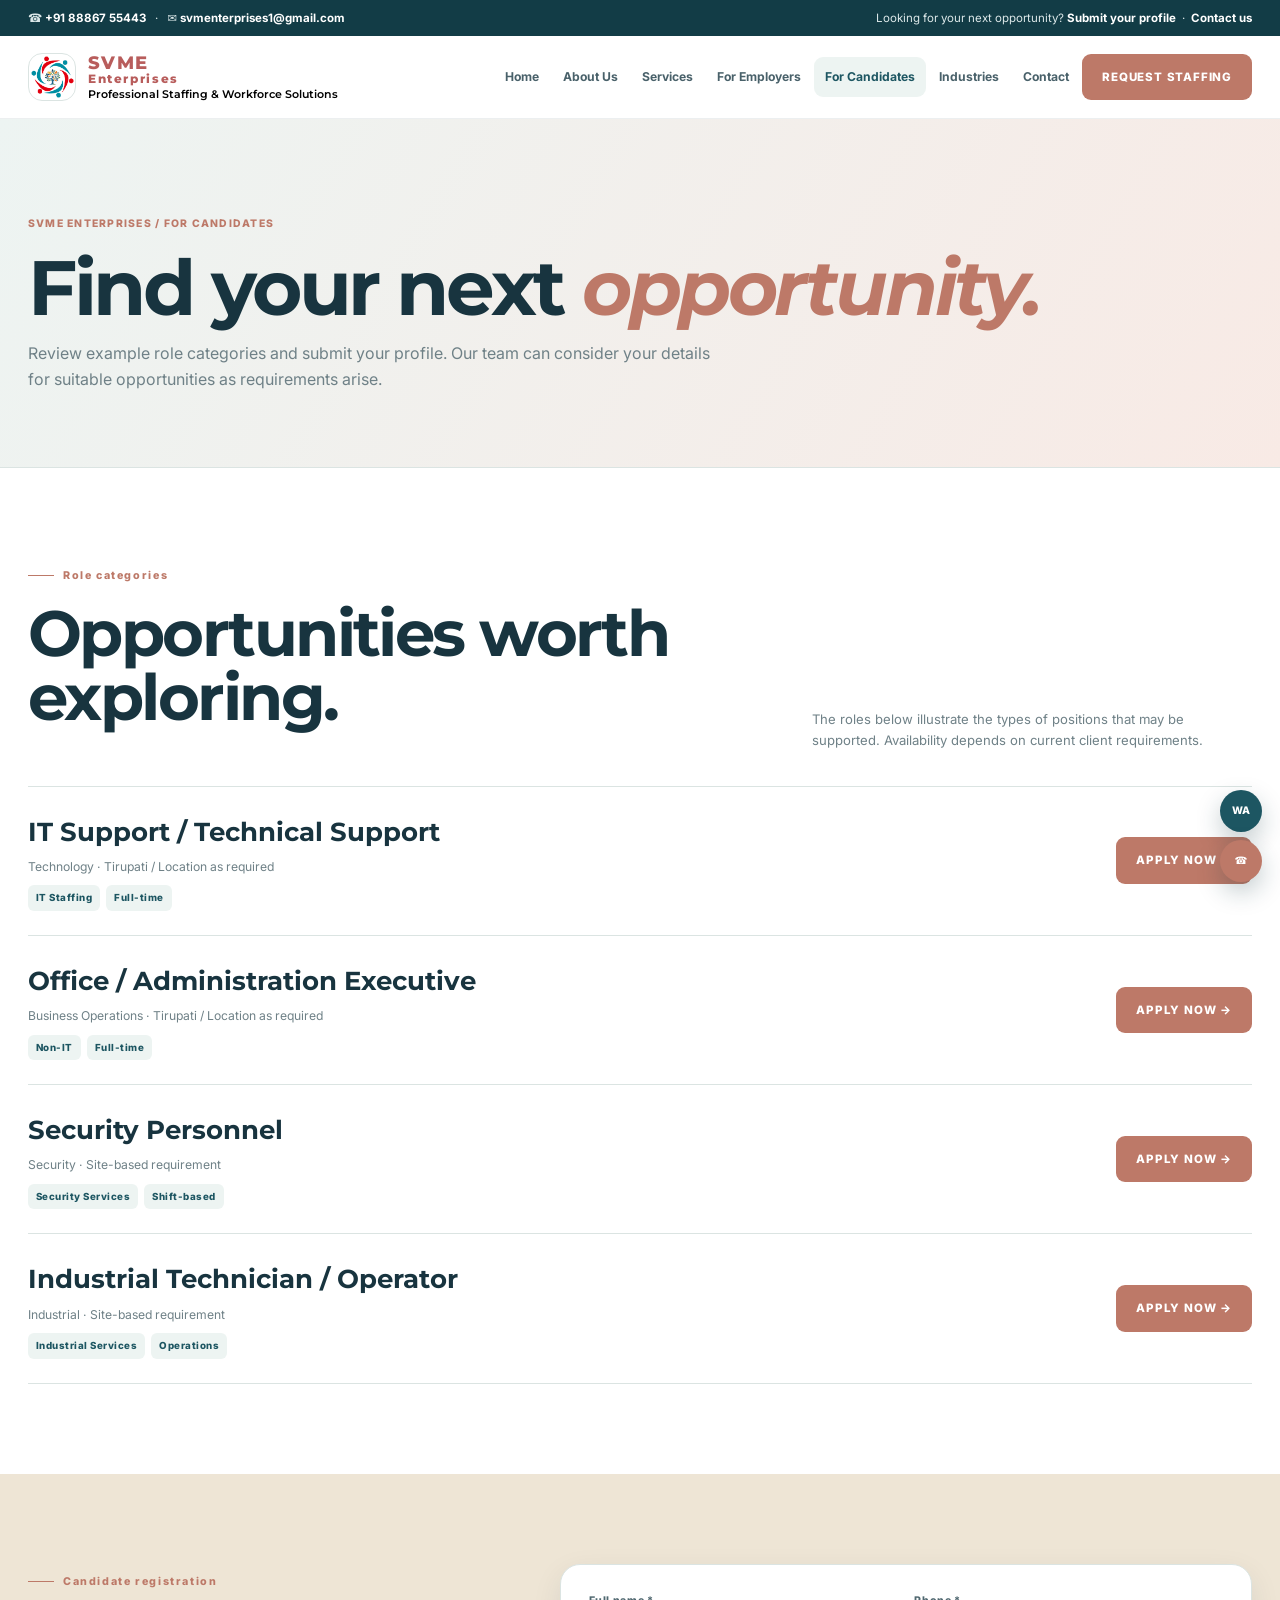
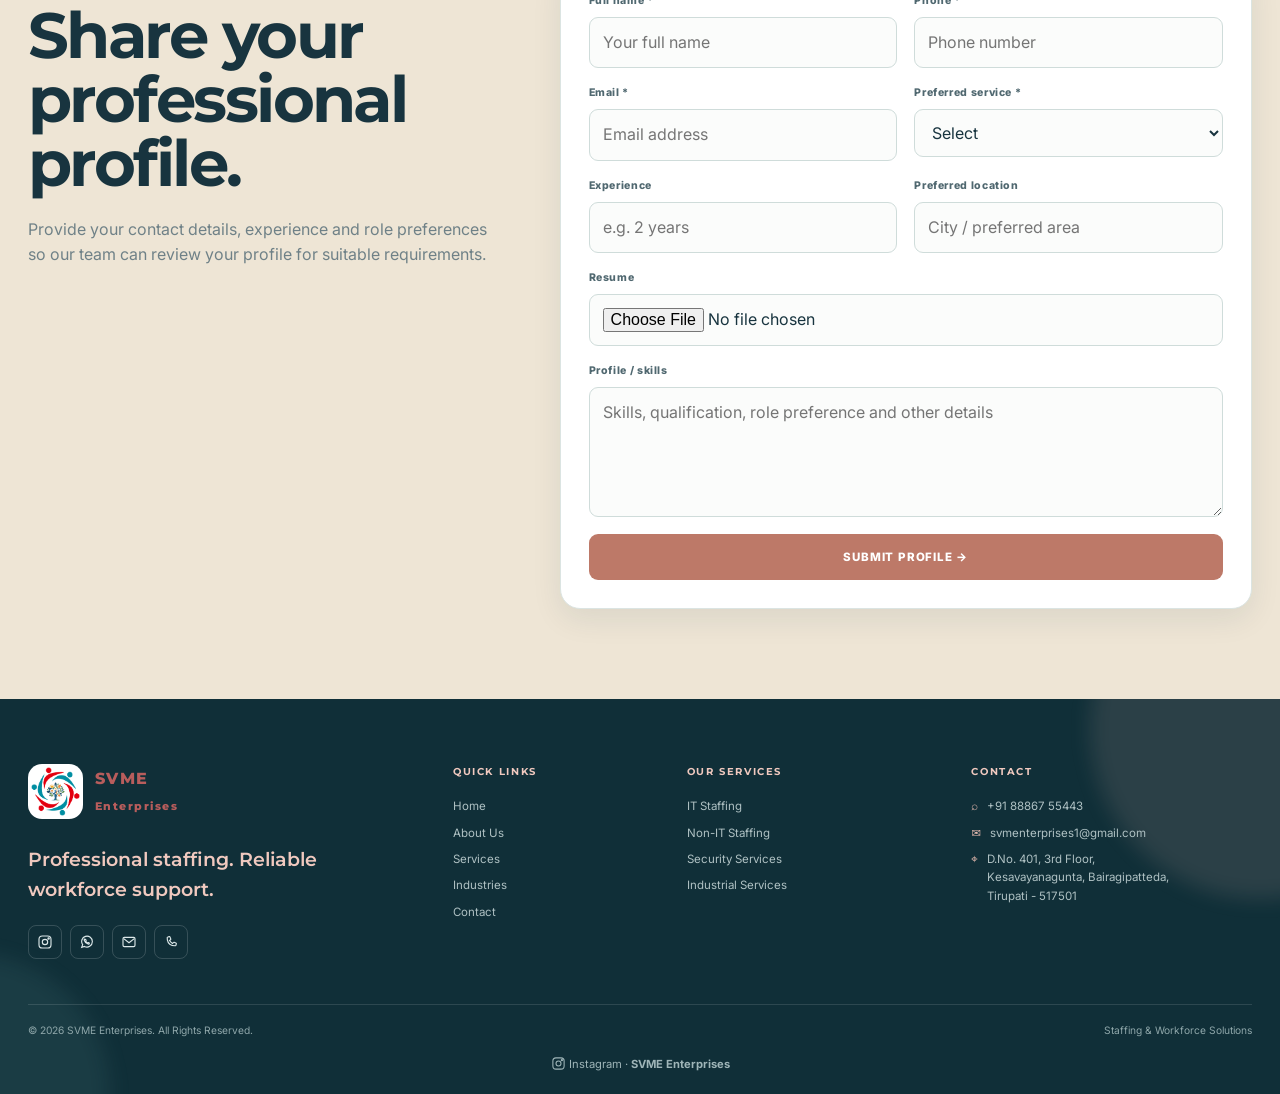
==== commit 7be02ee5: "Add files via upload" ====
--- a/candidates.html
+++ b/candidates.html
@@ -1,13 +1,13 @@
-<!doctype html><html lang="en" class="no-js"><script>document.documentElement.className="js-anim";</script><head><meta charset="utf-8"><meta name="viewport" content="width=device-width,initial-scale=1"><link rel="stylesheet" href="css/styles.css"><title>For Candidates | SVME Enterprises</title></head><body><div class="topbar"><div class="container"><div>☎ <a href="tel:+918886755443">+91 88867 55443</a> &nbsp; · &nbsp; ✉ <a href="mailto:svmenterprises1@gmail.com">svmenterprises1@gmail.com</a></div><div>Looking for a job? <a href="candidates.html">Register now</a> &nbsp;·&nbsp; <a href="contact.html">Contact us</a></div></div></div>
-<header class="header"><div class="container nav"><a class="brand" href="index.html"><span class="brand-logo"><img src="assets/svme-logo.png" alt="SVME Enterprises logo"></span><span class="brand-copy"><strong>SVME</strong><small>ENTERPRISES</small><em>Workforce • Staffing • Solutions</em></span></a><button class="hamb" aria-label="Open menu" aria-expanded="false">☰</button><nav class="menu"><a data-page="home" href="index.html">Home</a><a data-page="services" href="services.html">About Us</a><a data-page="services" href="services.html">Services</a><a data-page="employers" href="employers.html">For Employers</a><a class="active" data-page="candidates" href="candidates.html">For Candidates</a><a data-page="services" href="index.html#industries">Industries</a><a data-page="contact" href="contact.html">Contact</a><a class="btn rust" href="employers.html">REQUEST MANPOWER</a></nav></div></header><main><section class="page-hero"><div class="container reveal"><span class="crumb">SVME Enterprises / For Candidates</span><h1>Find your next <em>opportunity.</em></h1><p>Explore the sample roles below and submit your profile for future opportunities.</p></div></section><section class="page-section" id="jobs"><div class="container"><div class="editorial-head reveal"><div><span class="kicker">Current opportunities</span><h2 class="section-title">Roles worth exploring.</h2></div><p>These are sample frontend job cards. Replace them with live vacancies from your recruitment database or API.</p></div><div class="jobs"><div class="job reveal"><div><h3>IT Support / Technical Support</h3><p>Technology · Tirupati / Location as required</p><div class="job-meta"><span class="pill">IT Staffing</span><span class="pill">Full-time</span></div></div><button class="btn rust" data-apply="IT Support / Technical Support">APPLY NOW →</button></div><div class="job reveal delay-1"><div><h3>Office / Administration Executive</h3><p>Business Operations · Tirupati / Location as required</p><div class="job-meta"><span class="pill">Non-IT</span><span class="pill">Full-time</span></div></div><button class="btn rust" data-apply="Office / Administration Executive">APPLY NOW →</button></div><div class="job reveal delay-2"><div><h3>Security Personnel</h3><p>Security · Site-based requirement</p><div class="job-meta"><span class="pill">Security Services</span><span class="pill">Shift-based</span></div></div><button class="btn rust" data-apply="Security Personnel">APPLY NOW →</button></div><div class="job reveal delay-3"><div><h3>Industrial Technician / Operator</h3><p>Industrial · Site-based requirement</p><div class="job-meta"><span class="pill">Industrial Services</span><span class="pill">Operations</span></div></div><button class="btn rust" data-apply="Industrial Technician / Operator">APPLY NOW →</button></div></div></div></section><section class="page-section" style="background:#eee5d5"><div class="container form-layout"><div class="form-intro reveal"><span class="kicker">Candidate registration</span><h2 class="section-title">Submit your profile.</h2><p>Register your basic details and role preferences. Connect this form to a secure backend for production use.</p></div><form class="form-card reveal delay-2" id="candidateForm"><div class="form-grid"><div class="field"><label>Full name *</label><input required name="name" placeholder="Your full name"></div><div class="field"><label>Phone *</label><input required name="phone" type="tel" placeholder="Phone number"></div><div class="field"><label>Email *</label><input required name="email" type="email" placeholder="Email address"></div><div class="field"><label>Preferred service *</label><select required name="service"><option value="">Select</option><option>IT</option><option>Non-IT</option><option>Security</option><option>Industrial</option></select></div><div class="field"><label>Experience</label><input name="experience" placeholder="e.g. 2 years"></div><div class="field"><label>Preferred location</label><input name="location" placeholder="City / preferred area"></div><div class="field full"><label>Resume</label><input name="resume" type="file" accept=".pdf,.doc,.docx"></div><div class="field full"><label>Profile / skills</label><textarea name="profile" placeholder="Skills, qualification, role preference and other details"></textarea></div><div class="field full"><button class="btn rust" type="submit">REGISTER PROFILE →</button><div class="notice" id="candidateNotice">Thank you. Your profile form was validated in this frontend demo.</div></div></div></form></div></section></main><div class="modal" id="applyModal"><div class="modal-box"><button class="close" data-close aria-label="Close">×</button><span class="kicker">Job application</span><h2>Apply for this role.</h2><form class="form-card" id="applicationForm" style="padding:0;border:0;box-shadow:none"><div class="form-grid"><div class="field full"><label>Role</label><input id="applyRole" name="role" readonly></div><div class="field"><label>Full name *</label><input required name="name" placeholder="Your name"></div><div class="field"><label>Phone *</label><input required name="phone" type="tel" placeholder="Phone number"></div><div class="field full"><label>Email *</label><input required name="email" type="email" placeholder="Email address"></div><div class="field full"><label>Resume</label><input name="resume" type="file" accept=".pdf,.doc,.docx"></div><div class="field full"><button class="btn rust" type="submit">SUBMIT APPLICATION →</button><div class="notice">Application form validated in this frontend demo.</div></div></div></form></div></div><footer class="site-footer">
+<!doctype html><html lang="en" class="no-js"><script>document.documentElement.className="js-anim";</script><head><meta charset="utf-8"><meta name="viewport" content="width=device-width,initial-scale=1"><link rel="stylesheet" href="css/styles.css"><title>For Candidates | SVME Enterprises | Career Opportunities</title></head><body><div class="topbar"><div class="container"><div>☎ <a href="tel:+918886755443">+91 88867 55443</a> &nbsp; · &nbsp; ✉ <a href="mailto:svmenterprises1@gmail.com">svmenterprises1@gmail.com</a></div><div>Looking for your next opportunity? <a href="candidates.html">Submit your profile</a> &nbsp;·&nbsp; <a href="contact.html">Contact us</a></div></div></div>
+<header class="header"><div class="container nav"><a class="brand" href="index.html"><span class="brand-logo"><img src="assets/svme-logo.png" alt="SVME Enterprises logo"></span><span class="brand-copy"><strong>SVME</strong><small>Enterprises</small><em>Professional Staffing &amp; Workforce Solutions</em></span></a><button class="hamb" aria-label="Open menu" aria-expanded="false">☰</button><nav class="menu"><a data-page="home" href="index.html">Home</a><a data-page="services" href="services.html">About Us</a><a data-page="services" href="services.html">Services</a><a data-page="employers" href="employers.html">For Employers</a><a class="active" data-page="candidates" href="candidates.html">For Candidates</a><a data-page="services" href="index.html#industries">Industries</a><a data-page="contact" href="contact.html">Contact</a><a class="btn rust" href="employers.html">REQUEST STAFFING</a></nav></div></header><main><section class="page-hero"><div class="container reveal"><span class="crumb">SVME Enterprises / For Candidates</span><h1>Find your next <em>opportunity.</em></h1><p>Review example role categories and submit your profile. Our team can consider your details for suitable opportunities as requirements arise.</p></div></section><section class="page-section" id="jobs"><div class="container"><div class="editorial-head reveal"><div><span class="kicker">Role categories</span><h2 class="section-title">Opportunities worth exploring.</h2></div><p>The roles below illustrate the types of positions that may be supported. Availability depends on current client requirements.</p></div><div class="jobs"><div class="job reveal"><div><h3>IT Support / Technical Support</h3><p>Technology · Tirupati / Location as required</p><div class="job-meta"><span class="pill">IT Staffing</span><span class="pill">Full-time</span></div></div><button class="btn rust" data-apply="IT Support / Technical Support">APPLY NOW →</button></div><div class="job reveal delay-1"><div><h3>Office / Administration Executive</h3><p>Business Operations · Tirupati / Location as required</p><div class="job-meta"><span class="pill">Non-IT</span><span class="pill">Full-time</span></div></div><button class="btn rust" data-apply="Office / Administration Executive">APPLY NOW →</button></div><div class="job reveal delay-2"><div><h3>Security Personnel</h3><p>Security · Site-based requirement</p><div class="job-meta"><span class="pill">Security Services</span><span class="pill">Shift-based</span></div></div><button class="btn rust" data-apply="Security Personnel">APPLY NOW →</button></div><div class="job reveal delay-3"><div><h3>Industrial Technician / Operator</h3><p>Industrial · Site-based requirement</p><div class="job-meta"><span class="pill">Industrial Services</span><span class="pill">Operations</span></div></div><button class="btn rust" data-apply="Industrial Technician / Operator">APPLY NOW →</button></div></div></div></section><section class="page-section" style="background:#eee5d5"><div class="container form-layout"><div class="form-intro reveal"><span class="kicker">Candidate registration</span><h2 class="section-title">Share your professional profile.</h2><p>Provide your contact details, experience and role preferences so our team can review your profile for suitable requirements.</p></div><form class="form-card reveal delay-2" id="candidateForm"><div class="form-grid"><div class="field"><label>Full name *</label><input required name="name" placeholder="Your full name"></div><div class="field"><label>Phone *</label><input required name="phone" type="tel" placeholder="Phone number"></div><div class="field"><label>Email *</label><input required name="email" type="email" placeholder="Email address"></div><div class="field"><label>Preferred service *</label><select required name="service"><option value="">Select</option><option>IT</option><option>Non-IT</option><option>Security</option><option>Industrial</option></select></div><div class="field"><label>Experience</label><input name="experience" placeholder="e.g. 2 years"></div><div class="field"><label>Preferred location</label><input name="location" placeholder="City / preferred area"></div><div class="field full"><label>Resume</label><input name="resume" type="file" accept=".pdf,.doc,.docx"></div><div class="field full"><label>Profile / skills</label><textarea name="profile" placeholder="Skills, qualification, role preference and other details"></textarea></div><div class="field full"><button class="btn rust" type="submit">SUBMIT PROFILE →</button><div class="notice" id="candidateNotice">Thank you. Your profile details have been received in this website form.</div></div></div></form></div></section></main><div class="modal" id="applyModal"><div class="modal-box"><button class="close" data-close aria-label="Close">×</button><span class="kicker">Job application</span><h2>Submit your application for this role.</h2><form class="form-card" id="applicationForm" style="padding:0;border:0;box-shadow:none"><div class="form-grid"><div class="field full"><label>Role</label><input id="applyRole" name="role" readonly></div><div class="field"><label>Full name *</label><input required name="name" placeholder="Your name"></div><div class="field"><label>Phone *</label><input required name="phone" type="tel" placeholder="Phone number"></div><div class="field full"><label>Email *</label><input required name="email" type="email" placeholder="Email address"></div><div class="field full"><label>Resume</label><input name="resume" type="file" accept=".pdf,.doc,.docx"></div><div class="field full"><button class="btn rust" type="submit">SUBMIT APPLICATION →</button><div class="notice">Thank you. Your application details have been received in this website form.</div></div></div></form></div></div><footer class="site-footer">
   <div class="footer-glow footer-glow-one"></div><div class="footer-glow footer-glow-two"></div>
   <div class="container footer-main">
     <div class="footer-brand-col">
       <a class="footer-brand-card" href="index.html" aria-label="SVME Enterprises home">
         <span class="footer-logo-wrap"><img src="assets/svme-logo.png" alt="SVME Enterprises logo"></span>
-        <span class="footer-brand-name"><strong>SVME</strong><small>ENTERPRISES</small></span>
+        <span class="footer-brand-name"><strong>SVME</strong><small>Enterprises</small></span>
       </a>
-      <p>Right People. Right Skills. Right Workforce.</p>
+      <p>Professional staffing. Reliable workforce support.</p>
       <div class="footer-socials" aria-label="Social links">
         <a href="https://www.instagram.com/svme_enterprises?igsh=MTJnbjJmdXRpMzVmag==" target="_blank" rel="noopener" aria-label="Instagram — SVME Enterprises" class="social instagram"><svg viewBox="0 0 24 24" aria-hidden="true"><rect x="3" y="3" width="18" height="18" rx="5"></rect><circle cx="12" cy="12" r="4"></circle><circle cx="17.4" cy="6.7" r="1"></circle></svg></a>
         <a href="https://wa.me/918886755443" target="_blank" rel="noopener" aria-label="WhatsApp — SVME Enterprises" class="social whatsapp"><svg viewBox="0 0 24 24" aria-hidden="true"><path d="M20 11.6a8 8 0 0 1-11.8 7L4 20l1.5-4.1A8 8 0 1 1 20 11.6Z"></path><path d="M8.5 8.4c.2-.4.4-.4.7-.4h.5c.2 0 .4.1.5.4l.5 1.2c.1.3.1.5-.1.7l-.5.6c.6 1.1 1.4 1.9 2.5 2.5l.6-.5c.2-.2.4-.2.7-.1l1.2.5c.3.1.4.3.4.5v.5c0 .3 0 .5-.4.7-.4.2-1 .3-1.5.1-2.8-.9-4.8-2.9-5.7-5.7-.2-.5-.1-1.1.1-1.5Z"></path></svg></a>
--- a/css/styles.css
+++ b/css/styles.css
@@ -1,790 +1,196 @@
-@import url('https://fonts.googleapis.com/css2?family=DM+Sans:wght@400;500;600;700&family=DM+Serif+Display:ital@0;1&display=swap');
-:root{--cream:#FAF7F0;--paper:#FFFFFF;--ink:#334B57;--muted:#6B7C82;--line:#DCE5E4;--rust:#C98778;--rust-dark:#A9675B;--sage:#DDEBE3;--blue:#DCEFF4;--lilac:#E8E1F3;--gold:#F3DDE1;--white:#ffffff;--shadow:0 28px 70px rgba(75,65,110,.13);--shadow-sm:0 14px 34px rgba(75,65,110,.09);--radius:30px;--max:1240px}
-*{box-sizing:border-box;margin:0;padding:0}html{scroll-behavior:smooth}body{font-family:'DM Sans',system-ui,sans-serif;background:var(--paper);color:var(--ink);line-height:1.6}body:before{content:"";position:fixed;inset:0;pointer-events:none;opacity:.12;background-image:radial-gradient(rgba(90,78,130,.12) .6px,transparent .6px);background-size:9px 9px;z-index:-1}a{color:inherit;text-decoration:none}button,input,select,textarea{font:inherit}img{display:block;max-width:100%}.container{width:min(var(--max),calc(100% - 48px));margin:auto}
-.topbar{background:#F1F7F5;border-bottom:1px solid var(--line);font-size:.74rem;color:#68647a}.topbar .container{min-height:38px;display:flex;justify-content:space-between;align-items:center;gap:20px}.topbar a{font-weight:700}.topbar a:hover{color:var(--rust)}
-.header{position:sticky;top:0;z-index:100;background:rgba(250,248,253,.9);backdrop-filter:blur(18px);border-bottom:1px solid rgba(123,104,78,.16)}.nav{min-height:84px;display:flex;align-items:center;justify-content:space-between;gap:28px}.brand{display:flex;align-items:center;gap:12px}.brand-logo{width:54px;height:54px;border-radius:18px;background:#fff;display:grid;place-items:center;overflow:hidden;box-shadow:0 8px 20px rgba(65,55,42,.08)}.brand-logo img{width:50px;height:50px;object-fit:contain}.brand-copy strong{display:block;font-size:1rem;letter-spacing:.09em}.brand-copy small{display:block;font-size:.66rem;text-transform:uppercase;letter-spacing:.17em;color:#6B7C82}.brand-copy em{display:block;font-family:'DM Serif Display',serif;font-style:italic;font-size:.72rem;color:var(--rust);margin-top:-2px}.menu{display:flex;align-items:center;gap:3px}.menu a:not(.btn){font-size:.78rem;font-weight:700;color:#655f54;padding:10px 12px;border-radius:999px}.menu a:not(.btn):hover,.menu a.active{background:#EAF3F1;color:var(--ink)}.btn{position:relative;display:inline-flex;align-items:center;justify-content:center;gap:10px;padding:13px 19px;border-radius:999px;border:1px solid transparent;background:var(--ink);color:#fff;font-size:.75rem;font-weight:800;letter-spacing:.06em;box-shadow:0 12px 25px rgba(38,48,42,.16);overflow:hidden;transition:.3s}.btn:after{content:"";position:absolute;inset:-10% auto -10% -50%;width:35%;background:rgba(255,255,255,.28);transform:skewX(-20deg);transition:.6s}.btn:hover{transform:translateY(-3px);box-shadow:0 18px 35px rgba(38,48,42,.2)}.btn:hover:after{left:125%}.btn.light{background:var(--white);color:var(--ink);border-color:var(--line);box-shadow:none}.btn.rust{background:var(--rust)}.btn.sage{background:var(--sage);color:var(--ink);box-shadow:none}.btn.ghost{background:transparent;color:var(--ink);border-color:rgba(38,48,42,.22);box-shadow:none}.hamb{display:none;border:0;background:transparent;font-size:1.55rem;color:var(--ink)}
-.hero{position:relative;overflow:hidden;padding:76px 0 100px;background:linear-gradient(115deg,#DCEFF4 0%,#F9F4F0 45%,#E8E1F3 100%)}.hero:before{content:"";position:absolute;width:480px;height:480px;border-radius:50%;right:-160px;top:-170px;background:radial-gradient(circle,#C9DFD8 0 12%,transparent 62%);filter:blur(4px);animation:drift 12s ease-in-out infinite alternate}.hero:after{content:"";position:absolute;width:420px;height:420px;border-radius:50%;left:-180px;bottom:-250px;background:radial-gradient(circle,#C9E4EA 0 12%,transparent 64%);animation:drift2 14s ease-in-out infinite alternate}.hero-grid{position:relative;z-index:2;display:grid;grid-template-columns:.92fr 1.08fr;gap:72px;align-items:center}.hero-copy{padding:30px 0}.eyebrow,.kicker{display:inline-flex;align-items:center;gap:10px;font-size:.69rem;font-weight:800;letter-spacing:.16em;text-transform:uppercase;color:#66818A}.eyebrow:before,.kicker:before{content:"";width:28px;height:1px;background:currentColor}.hero h1,.page-hero h1,.section-title{font-family:'DM Serif Display',Georgia,serif;font-weight:400;letter-spacing:-.04em;line-height:.96}.hero h1{font-size:clamp(4rem,7.5vw,7.2rem);margin:24px 0 22px}.hero h1 em{color:var(--rust);font-style:italic}.hero p{max-width:590px;color:#655f55;font-size:1.02rem}.actions{display:flex;gap:12px;flex-wrap:wrap;margin-top:30px}.hero-collage{position:relative;min-height:580px}.hero-panel{position:absolute;box-shadow:var(--shadow);border:1px solid rgba(255,255,255,.75)}.hero-photo{inset:25px 55px 0 55px;border-radius:42px;background:linear-gradient(150deg,#9FC7D0,#C7B9D9 42%,#E8C8C8 67%,#aabde0);overflow:hidden}.hero-photo:before{content:"";position:absolute;inset:0;background:radial-gradient(circle at 30% 23%,#fff9 0 4%,transparent 20%),radial-gradient(circle at 72% 55%,#fff7 0 5%,transparent 22%),linear-gradient(to top,rgba(38,48,42,.25),transparent 48%)}.hero-photo:after{content:"SVME";position:absolute;right:28px;bottom:25px;font-size:4rem;font-weight:800;letter-spacing:.08em;color:#fff5;transform:rotate(-90deg);transform-origin:right bottom}.hero-sticker{right:0;top:0;width:165px;min-height:165px;border-radius:50%;background:var(--rust);color:#fff8ef;display:grid;place-items:center;text-align:center;padding:24px;animation:float 5s ease-in-out infinite}.hero-sticker strong{font-family:'DM Serif Display',serif;font-size:1.55rem;line-height:1}.hero-sticker small{display:block;font-size:.65rem;letter-spacing:.1em;text-transform:uppercase;margin-top:8px}.hero-card{left:0;bottom:24px;width:225px;padding:22px;border-radius:26px;background:var(--white);animation:float 6s ease-in-out infinite reverse}.hero-card .mini-logo{width:46px;height:46px;border-radius:14px;background:#EEF6F3;display:grid;place-items:center;margin-bottom:14px}.hero-card .mini-logo img{width:40px;height:40px;object-fit:contain}.hero-card b{display:block;font-family:'DM Serif Display',serif;font-size:1.6rem;font-weight:400}.hero-card span{display:block;color:var(--muted);font-size:.72rem}.hero-tag{right:18px;bottom:0;padding:12px 16px;border-radius:999px;background:#DDEBE3;color:#5f5b76;font-size:.7rem;font-weight:800;letter-spacing:.08em;text-transform:uppercase}
-.editorial{padding:110px 0}.editorial-head{display:grid;grid-template-columns:.72fr 1.28fr;gap:60px;align-items:end;margin-bottom:48px}.editorial-head h2{font-size:clamp(3rem,5.5vw,5.6rem)}.editorial-head p{max-width:580px;color:var(--muted)}.service-mosaic{display:grid;grid-template-columns:1.1fr .9fr .9fr;grid-template-rows:240px 240px;gap:16px}.service-tile{position:relative;overflow:hidden;border-radius:30px;padding:30px;background:#F0F5F2;border:1px solid var(--line);box-shadow:var(--shadow-sm);transition:.35s}.service-tile:hover{transform:translateY(-7px) rotate(-.4deg);box-shadow:var(--shadow)}.service-tile.large{grid-row:1/3;background:linear-gradient(150deg,#C8E4E8,#C5B5D7 50%,#F0D5D5)}.service-tile.sage{background:#DDEBE3}.service-tile.rust{background:#F3DDE1}.service-tile.blue{background:#DCEFF4}.service-tile .num{font-size:.7rem;font-weight:800;letter-spacing:.12em;color:#746b5d}.service-tile h3{font-family:'DM Serif Display',serif;font-size:2rem;font-weight:400;line-height:1.05;margin:15px 0 10px}.service-tile p{font-size:.82rem;color:#5f5b53;max-width:320px}.service-tile a{position:absolute;left:30px;bottom:28px;font-size:.7rem;font-weight:800;letter-spacing:.08em}.service-tile.large:before{content:"";position:absolute;width:250px;height:250px;right:-60px;bottom:-55px;border-radius:50%;border:35px solid #ffffff45}.service-tile.large:after{content:"";position:absolute;width:90px;height:90px;right:45px;bottom:85px;border-radius:50%;background:#ffffff35}
-.stats{background:var(--ink);color:#fffaf0;padding:44px 0}.stats-grid{display:grid;grid-template-columns:repeat(4,1fr)}.stats-grid div{padding:4px 25px;border-right:1px solid #ffffff20}.stats-grid div:last-child{border:0}.stats strong{display:block;font-family:'DM Serif Display',serif;font-weight:400;font-size:2.5rem}.stats span{font-size:.7rem;color:#d4d1c8;text-transform:uppercase;letter-spacing:.1em}
-.story{padding:110px 0;background:#F4F7F3}.story-grid{display:grid;grid-template-columns:1fr 1fr;gap:70px;align-items:center}.story-art{min-height:460px;position:relative}.story-box{position:absolute;border-radius:34px;box-shadow:var(--shadow)}.story-main{inset:30px 50px 0 0;background:linear-gradient(150deg,#B9DCE2,#E8E1F3 45%,#D7CBE5);overflow:hidden}.story-main:before{content:"";position:absolute;inset:22px;border:1px solid #ffffff88;border-radius:25px}.story-side{right:0;top:0;width:190px;height:190px;background:var(--rust);color:#fff9ef;padding:28px}.story-side b{font-family:'DM Serif Display',serif;font-size:2.2rem;font-weight:400}.story-side span{display:block;font-size:.72rem;margin-top:10px}.story-bottom{right:20px;bottom:20px;width:235px;padding:18px;background:var(--white);font-size:.75rem}.story-bottom img{width:48px;height:48px;object-fit:contain;float:left;margin-right:12px}.story-copy h2{font-size:clamp(3rem,5vw,5rem);margin:14px 0 20px}.story-copy p{color:var(--muted);max-width:560px}.story-list{display:grid;gap:14px;margin-top:28px}.story-item{display:flex;gap:13px;align-items:flex-start}.story-item b{width:30px;height:30px;border-radius:50%;background:#DDEBE3;display:grid;place-items:center;font-size:.72rem;flex:none}
-.industry-section{padding:110px 0}.industry-wrap{display:grid;grid-template-columns:.7fr 1.3fr;gap:60px}.industry-title h2{font-size:clamp(3rem,5vw,5rem);margin:14px 0}.industry-title p{color:var(--muted)}.industry-grid{display:grid;grid-template-columns:repeat(3,1fr);gap:12px}.industry{padding:22px 18px;background:var(--white);border:1px solid var(--line);border-radius:22px;transition:.3s}.industry:hover{transform:translateY(-5px);background:#eee8f7}.industry b{display:block;font-size:.7rem;color:var(--rust);letter-spacing:.1em}.industry span{display:block;margin-top:18px;font-family:'DM Serif Display',serif;font-size:1.25rem}
-.cta-band{padding:95px 0;background:linear-gradient(120deg,#c9b6d8,#e3bfd9 48%,#c6d5ee)}.cta-band-inner{display:flex;justify-content:space-between;align-items:end;gap:40px}.cta-band h2{font-size:clamp(3rem,5vw,5.4rem);max-width:750px}.cta-band p{max-width:560px;color:#5d5a53;margin-top:16px}.cta-actions{display:flex;gap:10px;flex-wrap:wrap}
-.page-hero{padding:85px 0 75px;background:linear-gradient(120deg,#e4ddf2,#e7d0e7 55%,#d5e0f3);border-bottom:1px solid var(--line)}.crumb{font-size:.7rem;font-weight:800;letter-spacing:.13em;text-transform:uppercase;color:#7a705f}.page-hero h1{font-size:clamp(3.4rem,6vw,6rem);max-width:950px;margin:20px 0}.page-hero p{max-width:680px;color:var(--muted);font-size:1rem}
-.page-section{padding:100px 0}.service-list{display:grid;grid-template-columns:1fr 1fr;gap:18px}.service-detail{position:relative;padding:40px;min-height:330px;border-radius:34px;overflow:hidden;border:1px solid var(--line);box-shadow:var(--shadow-sm);background:#F0F5F2}.service-detail:nth-child(2){background:#DDEBE3}.service-detail:nth-child(3){background:#bfd0ec}.service-detail:nth-child(4){background:#F3DDE1}.service-detail .num{font-size:.7rem;font-weight:800;letter-spacing:.12em;color:#736b5d}.service-detail h2{font-family:'DM Serif Display',serif;font-size:2.5rem;font-weight:400;margin:18px 0 10px}.service-detail p{max-width:520px;color:#5f5b53}.service-detail .btn{position:absolute;left:40px;bottom:34px}.service-detail:after{content:"";position:absolute;width:180px;height:180px;border-radius:50%;right:-60px;bottom:-70px;border:30px solid #ffffff35}
-.form-layout{display:grid;grid-template-columns:.72fr 1.28fr;gap:70px;align-items:start}.form-intro h2,.contact-intro h2{font-size:clamp(3rem,4.8vw,5rem);margin:14px 0}.form-intro p,.contact-intro p{color:var(--muted)}.form-card{background:var(--white);border:1px solid var(--line);padding:32px;border-radius:34px;box-shadow:var(--shadow)}.form-grid{display:grid;grid-template-columns:repeat(2,1fr);gap:18px}.field{display:flex;flex-direction:column;gap:7px}.field.full{grid-column:1/-1}.field label{font-size:.72rem;font-weight:800;text-transform:uppercase;letter-spacing:.07em;color:#6d675c}.field input,.field select,.field textarea{border:1px solid #d9cfbc;border-radius:16px;padding:13px 14px;background:#fbfaff;color:var(--ink);outline:none;transition:.25s}.field input:focus,.field select:focus,.field textarea:focus{border-color:var(--rust);box-shadow:0 0 0 4px #b8613f20}.field textarea{min-height:135px;resize:vertical}.notice{display:none;padding:13px 15px;margin-top:9px;border-radius:14px;background:#e4e8f6;color:#4d5577;font-size:.8rem}.notice.show{display:block}
-.jobs{display:grid;gap:14px}.job{display:flex;align-items:center;justify-content:space-between;gap:25px;padding:25px 28px;background:var(--white);border:1px solid var(--line);border-radius:25px;box-shadow:var(--shadow-sm);transition:.3s}.job:hover{transform:translateX(5px)}.job h3{font-family:'DM Serif Display',serif;font-size:1.7rem;font-weight:400}.job p{font-size:.82rem;color:var(--muted);margin-top:3px}.job-meta{display:flex;gap:8px;flex-wrap:wrap;margin-top:10px}.pill{font-size:.64rem;font-weight:800;letter-spacing:.06em;text-transform:uppercase;padding:6px 9px;border-radius:999px;background:#EAF3F1;color:#6b6256}.contact-grid{display:grid;grid-template-columns:.8fr 1.2fr;gap:70px}.contact-list{display:grid;gap:12px;margin-top:28px}.contact-item{display:flex;gap:13px;padding:15px;border-radius:20px;background:var(--white);border:1px solid var(--line)}.contact-item .icon{width:43px;height:43px;border-radius:14px;background:#EDF5F2;display:grid;place-items:center;color:var(--rust);flex:none}.contact-item strong{display:block;font-size:.68rem;letter-spacing:.1em;text-transform:uppercase;color:#7a7264}.contact-item a,.contact-item span{display:block;font-weight:700;margin-top:2px}.map-card{overflow:hidden;border-radius:30px;border:1px solid var(--line);box-shadow:var(--shadow)}.map-card iframe{display:block;width:100%;min-height:420px;border:0}.map-actions{display:flex;gap:10px;flex-wrap:wrap;margin-top:18px}
-.footer{background:#292844;color:#f6f3fb;padding:75px 0 20px}.footer-grid{display:grid;grid-template-columns:1.2fr .8fr 1fr 1.2fr;gap:45px}.footer .brand-copy strong{color:#fff}.footer .brand-copy small{color:#bbb4a7}.footer .brand-copy em{color:#dda9cf}.footer p{color:#aaa6ba;font-size:.82rem;margin-top:18px}.footer h4{font-size:.7rem;text-transform:uppercase;letter-spacing:.13em;color:#d8d3e6;margin-bottom:16px}.footer-grid>div>a:not(.brand){display:block;color:#c1bdd0;font-size:.8rem;margin:8px 0}.footer-grid>div>a:hover{color:#fff}.footer-bottom{border-top:1px solid #ffffff17;margin-top:48px;padding-top:18px;display:flex;justify-content:space-between;gap:20px;color:#9d99b2;font-size:.7rem}.instagram-footer{margin-top:24px;text-align:center}.instagram-link{display:inline-flex;align-items:center;gap:10px;padding:10px 15px;border-radius:999px;border:1px solid #ffffff20;background:#ffffff08;color:#f4eee3;font-size:.76rem;font-weight:700;transition:.25s}.instagram-link:hover{transform:translateY(-2px);background:#ffffff12}.instagram-icon{width:20px;height:20px;display:block;fill:none;stroke:currentColor;stroke-width:1.8}.floating{position:fixed;right:18px;bottom:18px;z-index:80;display:flex;flex-direction:column;gap:10px}.float{width:48px;height:48px;border-radius:50%;display:grid;place-items:center;background:var(--ink);color:#fff;border:1px solid #fff6;box-shadow:0 12px 25px #0002;font-size:.72rem;font-weight:900;animation:float 4s ease-in-out infinite}.float.call{animation-delay:.5s}.modal{position:fixed;inset:0;z-index:200;background:#292844cc;display:none;align-items:center;justify-content:center;padding:20px}.modal.open{display:flex}.modal-box{width:min(720px,100%);max-height:90vh;overflow:auto;background:var(--paper);border-radius:32px;padding:32px;position:relative;box-shadow:var(--shadow)}.close{position:absolute;right:18px;top:18px;width:40px;height:40px;border:0;border-radius:50%;background:#EDF5F2;font-size:1.4rem}.modal-box h2{font-family:'DM Serif Display',serif;font-weight:400;font-size:2.8rem;margin:10px 0 22px}
-.reveal{opacity:0;transform:translateY(28px);transition:opacity .8s ease,transform .8s cubic-bezier(.2,.75,.25,1)}.reveal.is-visible{opacity:1;transform:none}.delay-1{transition-delay:.08s}.delay-2{transition-delay:.16s}.delay-3{transition-delay:.24s}.delay-4{transition-delay:.32s}
-@keyframes float{0%,100%{transform:translateY(0)}50%{transform:translateY(-9px)}}@keyframes drift{from{transform:translate(0,0)}to{transform:translate(-30px,22px)}}@keyframes drift2{from{transform:translate(0,0)}to{transform:translate(30px,-20px)}}
-@media(max-width:1050px){.menu{gap:0}.menu a:not(.btn){padding:9px 8px}.hero-grid,.story-grid,.industry-wrap,.form-layout,.contact-grid{grid-template-columns:1fr}.hero-collage{min-height:540px}.editorial-head{grid-template-columns:1fr;gap:20px}.service-mosaic{grid-template-columns:1fr 1fr;grid-template-rows:250px 250px}.service-tile.large{grid-row:1/3}.footer-grid{grid-template-columns:1fr 1fr}.industry-grid{grid-template-columns:repeat(3,1fr)}}
-@media(max-width:760px){.container{width:min(var(--max),calc(100% - 30px))}.topbar .container{justify-content:center;text-align:center}.topbar .container>div:first-child{display:none}.nav{min-height:72px}.hamb{display:block}.menu{position:absolute;left:15px;right:15px;top:72px;display:none;flex-direction:column;align-items:stretch;padding:12px;background:rgba(251,248,239,.98);border:1px solid var(--line);border-radius:22px;box-shadow:var(--shadow)}.menu.open{display:flex}.menu a:not(.btn){padding:12px 14px}.menu .btn{margin-top:5px}.hero{padding:55px 0 70px}.hero-grid{gap:35px}.hero h1{font-size:clamp(3.6rem,15vw,5.2rem)}.hero-collage{min-height:420px}.hero-photo{inset:20px 22px 0 22px}.hero-sticker{width:125px;min-height:125px}.hero-card{width:190px;bottom:10px}.hero-tag{display:none}.editorial,.story,.industry-section,.page-section{padding:75px 0}.service-mosaic{grid-template-columns:1fr;grid-template-rows:auto}.service-tile,.service-tile.large{min-height:260px;grid-row:auto}.stats-grid{grid-template-columns:1fr 1fr}.stats-grid div{padding:18px 10px}.industry-grid{grid-template-columns:1fr 1fr}.cta-band-inner{display:block}.cta-actions{margin-top:25px}.form-grid{grid-template-columns:1fr}.field.full{grid-column:auto}.footer-grid{grid-template-columns:1fr 1fr;gap:30px}.footer-bottom{display:block}.footer-bottom span{display:block;margin-top:7px}.job{align-items:flex-start;flex-direction:column}.job .btn{width:100%}.map-card iframe{min-height:320px}.modal-box{padding:24px}.brand-logo{width:48px;height:48px}.brand-logo img{width:45px;height:45px}}
-@media(prefers-reduced-motion:reduce){*,*:before,*:after{animation:none!important;transition:none!important;scroll-behavior:auto!important}.reveal{opacity:1;transform:none}}
-/* AEDUTREE-inspired interaction layer: carousel, flowing service stories and richer scroll motion */
-.inline-link,.text-link{font-weight:800;color:var(--rust-dark);border-bottom:1px solid #c889b855;transition:.25s}.inline-link:hover,.text-link:hover{color:var(--ink);border-color:var(--ink)}
-.aed-hero{position:relative;min-height:720px;overflow:hidden;background:linear-gradient(135deg,#DCEFF4 0%,#f7edf8 48%,#d9d2eb 100%);display:flex;align-items:center}.aed-hero:after{content:"";position:absolute;inset:auto 0 0;height:150px;background:linear-gradient(transparent,#FFFFFF);pointer-events:none}.aed-hero-grid{position:relative;z-index:2;display:grid;grid-template-columns:1fr 1fr;gap:50px;align-items:center}.aed-copy{padding:40px 0 60px}.slider-copy{position:relative;min-height:390px;margin-top:15px}.slide-copy{position:absolute;inset:0;opacity:0;transform:translateY(24px);transition:opacity .7s ease,transform .8s cubic-bezier(.2,.8,.2,1);pointer-events:none}.slide-copy.active{opacity:1;transform:none;pointer-events:auto}.slide-number{font-size:.68rem;font-weight:800;letter-spacing:.15em;color:#66818A}.slide-copy h1{font-family:'DM Serif Display',serif;font-weight:400;font-size:clamp(4rem,6.5vw,6.7rem);line-height:.9;letter-spacing:-.045em;margin:17px 0 22px}.slide-copy h1 em{color:var(--rust);font-style:italic}.slide-copy p{max-width:560px;color:#66627a;font-size:1rem}.slider-controls{display:flex;align-items:center;gap:14px;margin-top:28px}.slider-arrow{width:44px;height:44px;border:1px solid #ffffffaa;background:#ffffff80;border-radius:50%;font-size:1.05rem;cursor:pointer;color:var(--ink);transition:.25s}.slider-arrow:hover{transform:translateY(-3px);background:#fff}.slider-dots{display:flex;gap:7px}.dot{width:28px;height:4px;border:0;background:#aaa5bc55;border-radius:999px;cursor:pointer;transition:.35s}.dot.active{width:54px;background:var(--rust)}.aed-visual{min-height:590px;display:grid;place-items:center}.visual-frame{position:relative;width:min(560px,100%);height:570px;transform:rotate(2deg);transition:transform .8s cubic-bezier(.2,.8,.2,1)}.visual-frame:hover{transform:rotate(0) scale(1.015)}.visual-window{position:absolute;inset:25px 55px 30px 35px;background:#fff;border-radius:38px;box-shadow:0 35px 80px #4C687C18;overflow:hidden;border:10px solid #ffffffaa}.window-bar{height:35px;background:#f4eff9;display:flex;align-items:center;gap:6px;padding:0 14px}.window-bar span{width:7px;height:7px;border-radius:50%;background:#c9c3d7}.window-content{position:relative;height:calc(100% - 35px);overflow:hidden;background:linear-gradient(145deg,#f7f2fa,#dce6f6)}.window-title{position:absolute;top:28px;left:28px;font-family:'DM Serif Display',serif;font-size:1.8rem}.window-title em{color:var(--rust);font-style:italic}.window-lines{position:absolute;top:83px;left:30px;display:grid;gap:8px}.window-lines i{display:block;width:105px;height:5px;border-radius:999px;background:#6F9EAD30}.window-lines i:nth-child(2){width:75px}.window-lines i:nth-child(3){width:92px}.window-orb{position:absolute;width:280px;height:280px;border-radius:50%;right:-70px;top:100px;background:radial-gradient(circle at 30% 30%,#fff8 0 5%,transparent 25%),linear-gradient(145deg,#a9c5e8,#C5B5D7 50%,#e2b8d5);box-shadow:inset 0 0 0 20px #ffffff25}.window-card{position:absolute;padding:15px 17px;border-radius:17px;background:#ffffffdd;backdrop-filter:blur(10px);box-shadow:0 15px 30px #5d547720;font-size:.63rem;font-weight:800;letter-spacing:.09em}.window-card b{display:block;font-family:'DM Serif Display',serif;font-size:1.8rem;letter-spacing:0;margin-top:5px}.window-card.one{left:25px;bottom:75px}.window-card.two{left:150px;bottom:30px;background:#d9dff2}.window-card.three{right:22px;bottom:65px;background:#e7c9df}.visual-logo{position:absolute;left:0;bottom:18px;width:150px;height:150px;border-radius:36px;background:#fff;display:grid;place-items:center;box-shadow:0 25px 55px #554b7022;animation:float 5s ease-in-out infinite}.visual-logo img{width:125px;height:125px;object-fit:contain}.visual-badge{position:absolute;right:0;top:12px;width:145px;height:145px;border-radius:50%;background:var(--rust);color:#fff;display:grid;place-items:center;text-align:center;box-shadow:0 25px 55px #9e659244;animation:float 6s ease-in-out infinite reverse}.visual-badge strong{display:block;font-family:'DM Serif Display',serif;font-size:2.6rem;font-weight:400;line-height:.8}.visual-badge span{font-size:.62rem;text-transform:uppercase;letter-spacing:.08em}.hero-orbit{position:absolute;border:1px solid #ffffff90;border-radius:50%;pointer-events:none}.orbit-one{width:680px;height:680px;right:-250px;top:-250px;animation:orbit 20s linear infinite}.orbit-two{width:420px;height:420px;left:-190px;bottom:-240px;border-style:dashed;animation:orbitReverse 25s linear infinite}.motion-strip{overflow:hidden;background:var(--ink);color:#fff;white-space:nowrap;border-top:1px solid #fff2;border-bottom:1px solid #fff2}.motion-track{width:max-content;display:flex;align-items:center;gap:28px;padding:16px 0;font-size:.72rem;font-weight:800;letter-spacing:.15em;animation:marquee 24s linear infinite}.motion-track b{color:#E8E1F3}.service-story{display:grid;gap:28px}.service-story-card{min-height:470px;display:grid;grid-template-columns:1fr 1fr;align-items:stretch;overflow:hidden;border-radius:38px;border:1px solid var(--line);box-shadow:var(--shadow-sm);position:relative;transition:transform .55s cubic-bezier(.2,.8,.2,1),box-shadow .55s}.service-story-card:hover{transform:translateY(-8px);box-shadow:var(--shadow)}.service-story-card.reverse .service-copy{order:2}.service-story-card.reverse .service-art{order:1}.tone-lilac{background:linear-gradient(120deg,#e7e1f1,#d8e3f4)}.tone-blue{background:linear-gradient(120deg,#d7e0f2,#eee3f3)}.tone-pink{background:linear-gradient(120deg,#f0e0ec,#dfe7f5)}.tone-periwinkle{background:linear-gradient(120deg,#DCEFF4,#E8E1F3)}.service-copy{padding:60px;display:flex;flex-direction:column;justify-content:center}.service-copy .num{font-size:.7rem;font-weight:800;letter-spacing:.13em;color:#77708b}.service-copy h3{font-family:'DM Serif Display',serif;font-weight:400;font-size:clamp(2.5rem,4vw,4.4rem);line-height:.98;letter-spacing:-.035em;margin:18px 0}.service-copy p{max-width:470px;color:#68647a}.text-link{display:inline-block;margin-top:26px;width:max-content}.service-art{position:relative;min-height:470px;overflow:hidden;background:#ffffff30}.art-grid,.art-stack,.art-ring,.art-bars{position:absolute;inset:55px;background:linear-gradient(90deg,#ffffff55 1px,transparent 1px),linear-gradient(#ffffff55 1px,transparent 1px);background-size:42px 42px;mask-image:linear-gradient(90deg,transparent,#000 18%,#000 82%,transparent);transform:perspective(700px) rotateY(-12deg);animation:artFloat 7s ease-in-out infinite}.art-stack{background:linear-gradient(150deg,#C5B5D7 0 16%,transparent 16% 22%,#a9c5e8 22% 38%,transparent 38% 44%,#E8E1F3 44% 62%,transparent 62%)}.art-ring{border:36px solid #ffffff55;border-radius:50%;inset:75px 100px;mask-image:none;background:transparent;transform:rotate(18deg);animation:spinSlow 15s linear infinite}.art-bars{background:repeating-linear-gradient(90deg,#ffffff50 0 12px,transparent 12px 28px);inset:80px 70px;transform:skewY(-8deg);mask-image:none}.art-window{position:absolute;left:50%;top:50%;width:210px;height:210px;transform:translate(-50%,-50%) rotate(-7deg);border-radius:34px;background:#ffffffdd;box-shadow:0 28px 60px #4C687C18;display:grid;place-items:center;text-align:center;backdrop-filter:blur(10px);animation:float 5.5s ease-in-out infinite}.art-window span{font-size:3rem;color:var(--rust)}.art-window b{font-family:'DM Serif Display',serif;font-size:2rem;font-weight:400}.art-pill{position:absolute;right:34px;bottom:38px;padding:10px 14px;border-radius:999px;background:#fff;color:#625d72;font-size:.62rem;font-weight:800;letter-spacing:.1em;box-shadow:0 15px 25px #4C687C12}.stage-circle{position:absolute;width:260px;height:260px;border-radius:50%;left:50%;top:50%;transform:translate(-50%,-50%);background:radial-gradient(circle at 35% 30%,#ffffff90 0 5%,transparent 22%),linear-gradient(145deg,#a9c5e8,#C5B5D7 50%,#e0b7d1);animation:spinSlow 18s linear infinite}.stage-word{position:absolute;left:50%;top:50%;transform:translate(-50%,-50%);font-size:5rem;font-weight:800;color:#fff7;letter-spacing:.08em}.scroll-stage{overflow:hidden}.scroll-stage .story-main{transform:rotate(-2deg);transition:transform .7s ease}.scroll-stage.is-active .story-main{transform:rotate(0) scale(1.02)}
-@keyframes marquee{to{transform:translateX(-50%)}}@keyframes orbit{to{transform:rotate(360deg)}}@keyframes orbitReverse{to{transform:rotate(-360deg)}}@keyframes artFloat{0%,100%{transform:perspective(700px) rotateY(-12deg) translateY(0)}50%{transform:perspective(700px) rotateY(-8deg) translateY(-10px)}}@keyframes spinSlow{to{transform:rotate(360deg)}}
-@media(max-width:1050px){.aed-hero-grid{grid-template-columns:1fr}.aed-visual{min-height:520px}.service-story-card,.service-story-card.reverse{grid-template-columns:1fr}.service-story-card.reverse .service-copy,.service-story-card.reverse .service-art{order:initial}.service-art{min-height:360px}.service-copy{padding:42px}.visual-frame{height:520px}}
-@media(max-width:760px){.aed-hero{min-height:auto;padding:50px 0 70px}.aed-copy{padding:20px 0 0}.slider-copy{min-height:350px}.slide-copy h1{font-size:clamp(3.4rem,14vw,5rem)}.aed-visual{min-height:390px}.visual-frame{height:390px}.visual-window{inset:20px 30px 20px 20px;border-width:7px}.visual-logo{width:105px;height:105px;border-radius:28px}.visual-logo img{width:88px;height:88px}.visual-badge{width:105px;height:105px}.visual-badge strong{font-size:2rem}.visual-badge span{font-size:.5rem}.window-card.two{left:90px}.window-card.three{display:none}.motion-track{animation-duration:18s}.service-story-card{min-height:0}.service-copy{padding:35px 28px}.service-copy h3{font-size:2.8rem}.service-art{min-height:300px}.art-window{width:150px;height:150px}.art-window span{font-size:2.2rem}.art-window b{font-size:1.4rem}.art-pill{right:18px;bottom:18px}.story-main{inset:30px 25px 0 0}.story-side{width:140px;height:140px}.story-bottom{right:0;width:200px}.stage-circle{width:190px;height:190px}.stage-word{font-size:3rem}}
 
-/* =========================================================
-   SVME MOBILE-FIRST POLISH + PREMIUM BRANDING
-   ========================================================= */
-.brand{gap:14px;min-width:235px;transition:transform .35s ease}.brand:hover{transform:translateY(-2px)}
-.brand-logo{position:relative;width:58px;height:58px;border-radius:20px;background:linear-gradient(145deg,#fff,#f1ebf8);border:1px solid rgba(184,155,201,.32);box-shadow:0 12px 28px rgba(75,65,110,.14)}
-.brand-logo:after{content:"";position:absolute;inset:5px;border-radius:16px;border:1px solid rgba(200,137,184,.18);pointer-events:none}.brand-logo img{width:52px;height:52px;position:relative;z-index:1}
-.brand-copy{display:grid;grid-template-columns:auto;line-height:1}.brand-copy strong{font-family:'DM Serif Display',Georgia,serif;font-size:1.55rem;letter-spacing:.01em;font-weight:400;color:var(--ink);line-height:.9}.brand-copy small{font-size:.55rem;letter-spacing:.28em;font-weight:800;color:#6f6a82;margin-top:6px}.brand-copy em{display:inline-flex;width:max-content;margin-top:7px;padding:4px 8px;border-radius:999px;background:#ece7f5;color:#8b6790;font-family:'DM Sans',sans-serif;font-style:normal;font-size:.49rem;font-weight:800;letter-spacing:.12em;text-transform:uppercase}
-.instagram-link{display:inline-flex;align-items:center;gap:10px}.instagram-icon{width:20px;height:20px;fill:none;stroke:currentColor;stroke-width:1.7}.instagram-icon circle:last-child{fill:currentColor;stroke:none}
+@import url('https://fonts.googleapis.com/css2?family=Inter:wght@400;500;600;700;800&family=Montserrat:ital,wght@0,400;0,500;0,600;0,700;0,800;1,600;1,700&display=swap');
 
-/* Better desktop spacing before the responsive collapse */
-@media (max-width:1180px){
+:root{
+  --ink:#18343f;--ink-2:#31515d;--muted:#6f8187;--cream:#f7f4ee;--paper:#fff;
+  --teal:#1d5662;--teal-dark:#123c46;--mint:#dcece8;--peach:#e9c5b9;
+  --peach-dark:#bd7968;--line:#dbe4e2;--shadow:0 24px 70px rgba(22,53,61,.12);
+  --shadow-sm:0 10px 30px rgba(22,53,61,.09);--radius:24px;--max:1240px;
+}
+*{box-sizing:border-box;margin:0;padding:0}
+html{scroll-behavior:smooth}
+body{font-family:'Inter',system-ui,sans-serif;background:var(--paper);color:var(--ink);line-height:1.6;overflow-x:hidden}
+body:before{content:"";position:fixed;inset:0;pointer-events:none;opacity:.035;background-image:radial-gradient(#163c46 .7px,transparent .7px);background-size:8px 8px;z-index:20}
+a{color:inherit;text-decoration:none}button,input,select,textarea{font:inherit}img{display:block;max-width:100%}
+.container{width:min(var(--max),calc(100% - 56px));margin:auto}
+
+/* Header */
+.topbar{background:var(--teal-dark);color:#dce8e9;font-size:.72rem}
+.topbar .container{min-height:36px;display:flex;justify-content:space-between;align-items:center;gap:18px}
+.topbar a{font-weight:700;color:#fff}
+.topbar a:hover{color:var(--peach)}
+.header{position:sticky;top:0;z-index:100;background:rgba(255,255,255,.94);backdrop-filter:blur(18px);border-bottom:1px solid rgba(24,52,63,.08);transition:.25s}
+.header.is-scrolled{box-shadow:0 10px 35px rgba(20,55,65,.08)}
+.nav{min-height:82px;display:flex;align-items:center;justify-content:space-between;gap:24px}
+.brand{display:flex;align-items:center;gap:12px;flex-shrink:0}
+.brand-logo{width:48px;height:48px;border-radius:14px;background:#fff;display:grid;place-items:center;overflow:hidden;border:1px solid var(--line)}
+.brand-logo img{width:43px;height:43px;object-fit:contain}
+.brand-copy strong{display:block;font-size:1rem;letter-spacing:.1em;line-height:1}
+.brand-copy small{display:block;font-size:.61rem;letter-spacing:.2em;color:var(--muted);margin-top:4px}
+.brand-copy em{display:block;font-family:'Montserrat',system-ui,sans-serif;color:var(--peach-dark);font-size:.66rem;line-height:1;margin-top:4px}
+.menu{display:flex;align-items:center;gap:2px}
+.menu a:not(.btn){font-size:.76rem;font-weight:700;color:#49616a;padding:10px 11px;border-radius:9px}
+.menu a:not(.btn):hover,.menu a.active{background:#edf4f2;color:var(--teal)}
+.hamb{display:none;border:0;background:transparent;font-size:1.5rem;color:var(--ink);cursor:pointer}
+
+/* Buttons */
+.btn{display:inline-flex;align-items:center;justify-content:center;gap:8px;padding:13px 19px;border-radius:9px;border:1px solid transparent;background:var(--teal);color:#fff;font-size:.72rem;font-weight:800;letter-spacing:.07em;transition:.25s;cursor:pointer}
+.btn:hover{transform:translateY(-2px);box-shadow:0 12px 24px rgba(19,60,70,.18)}
+.btn.rust{background:var(--peach-dark)}.btn.light{background:#fff;color:var(--ink);border-color:var(--line);box-shadow:none}.btn.ghost{background:transparent;color:var(--teal);border-color:#b7c9c9;box-shadow:none}
+
+/* Hero */
+.aed-hero{position:relative;min-height:650px;background:var(--teal-dark);color:#fff;overflow:hidden}
+.aed-hero-photo{position:absolute;inset:-1px;background-image:url('../assets/svme-hero-people-clean.jpg');background-size:cover;background-repeat:no-repeat;background-position:72% center;filter:saturate(.92);transform:scale(1.01);will-change:transform}
+.aed-hero-overlay{position:absolute;inset:0;background:linear-gradient(90deg,rgba(18,60,70,.985) 0%,rgba(18,60,70,.92) 25%,rgba(18,60,70,.66) 46%,rgba(18,60,70,.24) 70%,rgba(18,60,70,.08) 100%);pointer-events:none}
+.aed-hero-grid{position:relative;z-index:3;min-height:650px;display:flex;align-items:center}
+.aed-copy{width:min(700px);padding:64px 0}
+.eyebrow{display:inline-flex;align-items:center;gap:10px;font-size:.66rem;font-weight:800;letter-spacing:.15em;color:#c6d8d9}
+.eyebrow:before{content:"";width:30px;height:1px;background:var(--peach)}
+.slider-copy{position:relative;min-height:330px;margin-top:20px}
+.slide-copy{display:none}.slide-copy.active{display:block;animation:slideIn .5s ease}
+.slide-number{font-size:.68rem;font-weight:700;letter-spacing:.16em;color:#a9c1c4}
+.aed-hero h1{font-family:'Montserrat',system-ui,sans-serif;font-size:clamp(3.8rem,6.2vw,6.6rem);font-weight:700;letter-spacing:-.045em;line-height:.98;margin:18px 0 24px;max-width:760px}
+.aed-hero h1 em{color:#efc4b7;font-style:italic}
+.aed-hero p{font-size:1rem;max-width:560px;color:#d7e2e3}
+.actions{display:flex;gap:11px;flex-wrap:wrap;margin-top:28px}
+.slider-controls{display:flex;align-items:center;gap:12px;margin-top:28px}
+.slider-arrow,.dot{border:1px solid rgba(255,255,255,.3);background:transparent;color:#fff;cursor:pointer}
+.slider-arrow{width:40px;height:40px;border-radius:8px}.slider-arrow:hover{background:rgba(255,255,255,.1)}
+.slider-dots{display:flex;gap:7px}.dot{width:7px;height:7px;border-radius:50%;padding:0;opacity:.45}.dot.active{opacity:1;background:#fff}
+.hero-orbit{position:absolute;border:1px solid rgba(255,255,255,.13);border-radius:50%;z-index:2}.orbit-one{width:480px;height:480px;right:-100px;top:70px}.orbit-two{width:700px;height:700px;right:-230px;top:-40px}
+
+/* Strips */
+.motion-strip{background:#f0cfc6;color:var(--teal-dark);overflow:hidden;border-bottom:1px solid #e0b7ad}
+.motion-track{display:flex;align-items:center;justify-content:center;gap:24px;min-width:max-content;padding:12px 0;font-size:.68rem;font-weight:800;letter-spacing:.15em}
+.motion-track b{font-size:.8rem}
+
+/* Services */
+.service-stage{padding:100px 0;background:#f7f8f6}
+.stage-intro{margin-bottom:36px}.stage-intro>span,.manifest-head>span,.stage-cta>div>span{font-size:.68rem;font-weight:800;letter-spacing:.17em;color:var(--peach-dark)}
+.stage-intro h2,.manifest-head h2,.stage-cta h2{font-family:'Montserrat',system-ui,sans-serif;font-weight:700;font-size:clamp(3rem,5vw,5rem);line-height:.95;letter-spacing:-.04em;margin-top:12px}
+.stage-intro em,.manifest-head em,.stage-cta em{color:var(--peach-dark)}
+.stage-shell{display:grid;grid-template-columns:300px 1fr;min-height:520px;border:1px solid var(--line);border-radius:var(--radius);overflow:hidden;background:#fff;box-shadow:var(--shadow)}
+.stage-tabs{background:var(--teal-dark);display:flex;flex-direction:column;padding:18px}
+.stage-tab{border:0;border-bottom:1px solid rgba(255,255,255,.13);background:transparent;color:#b8cccf;text-align:left;padding:23px 14px;display:grid;grid-template-columns:34px 1fr 22px;align-items:center;cursor:pointer;transition:.2s}
+.stage-tab small{font-size:.62rem;opacity:.6}.stage-tab span{font-weight:700}.stage-tab b{font-size:1rem;opacity:.4}.stage-tab:hover,.stage-tab.active{color:#fff;background:rgba(255,255,255,.07)}.stage-tab.active b{color:var(--peach);opacity:1}
+.stage-view{position:relative;overflow:hidden;background:linear-gradient(135deg,#e5efed,#f7e8e3)}
+.stage-view-bg{position:absolute;inset:0;background:radial-gradient(circle at 78% 35%,rgba(255,255,255,.9),transparent 36%),radial-gradient(circle at 20% 85%,rgba(190,218,215,.65),transparent 40%)}
+.stage-copy{position:absolute;z-index:3;left:52px;top:55px;width:44%;opacity:0;transform:translateY(10px);pointer-events:none;transition:.35s}.stage-copy.active{opacity:1;transform:none;pointer-events:auto}
+.stage-copy>span{font-size:.64rem;font-weight:800;letter-spacing:.16em;color:var(--teal)}
+.stage-copy h3{font-family:'Montserrat',system-ui,sans-serif;font-weight:700;font-size:clamp(3.4rem,5.2vw,5.8rem);line-height:.82;letter-spacing:-.05em;margin:16px 0 22px}.stage-copy h3 em{color:var(--peach-dark);font-style:italic}.stage-copy p{color:#536970;max-width:400px}.stage-copy a{display:inline-flex;margin-top:24px;font-size:.68rem;font-weight:800;letter-spacing:.08em;color:var(--teal);border-bottom:1px solid var(--teal);padding-bottom:5px}
+.stage-art{position:absolute;inset:0;opacity:0;transition:.5s}.stage-art.active{opacity:1}
+.art-ring{position:absolute;border:1px solid rgba(29,86,98,.16);border-radius:50%}.ring1{width:430px;height:430px;right:40px;top:30px}.ring2{width:290px;height:290px;right:110px;top:100px}
+.art-screen{position:absolute;right:90px;top:135px;width:300px;height:190px;border-radius:18px;background:var(--teal-dark);box-shadow:var(--shadow);display:flex;flex-direction:column;align-items:center;justify-content:center;color:#fff}.screen-top{position:absolute;left:14px;top:12px;display:flex;gap:5px}.screen-top i{width:6px;height:6px;border-radius:50%;background:#b7cccd}.art-screen strong{font-family:monospace;color:#f0c9bf;font-size:1.4rem}.art-screen small{color:#a7c0c3;margin-top:8px}
+.people-line{position:absolute;right:80px;top:130px;display:flex;gap:12px;align-items:flex-end}.people-line i{display:block;width:45px;height:125px;background:#6f9da5;border-radius:25px 25px 8px 8px}.people-line i:nth-child(2){height:180px;background:#c98b7d}.people-line i:nth-child(3){height:150px;background:#416e78}.people-line i:nth-child(4){height:205px;background:#8fb9b4}.people-line i:nth-child(5){height:135px;background:#d8ad9f}.people-word{position:absolute;right:72px;bottom:85px;font-size:4rem;font-weight:800;letter-spacing:.08em;color:rgba(29,86,98,.1)}
+.people-dot{position:absolute;right:105px;top:80px;width:22px;height:22px;border-radius:50%;background:var(--peach-dark)}
+.shield-orbit{position:absolute;right:110px;top:90px;width:300px;height:300px;border:1px solid rgba(29,86,98,.18);border-radius:50%}.o2{width:430px;height:430px;right:45px;top:25px}.shield-shape{position:absolute;right:185px;top:155px;width:150px;height:180px;display:grid;place-items:center;background:var(--teal);color:#fff;font-size:3rem;clip-path:polygon(50% 0,90% 18%,84% 66%,50% 100%,16% 66%,10% 18%)}
+.sun{position:absolute;right:100px;top:90px;width:300px;height:300px;border-radius:50%;background:linear-gradient(145deg,#f0d2c7,#d6e6df);box-shadow:0 0 0 30px rgba(255,255,255,.25)}
+.city{position:absolute;bottom:70px;background:var(--teal)}.c1{right:100px;width:50px;height:140px}.c2{right:155px;width:75px;height:90px}.c3{right:235px;width:45px;height:180px}.c4{right:285px;width:65px;height:110px}
+.stage-progress{position:absolute;left:0;right:0;bottom:0;height:4px;background:rgba(29,86,98,.1)}.progress-fill{display:block;height:100%;background:var(--peach-dark);width:25%;transition:.35s}
+
+/* General sections */
+.stats{padding:0;background:#fff}.stats-grid{display:grid;grid-template-columns:repeat(4,1fr);border:1px solid var(--line);border-radius:18px;overflow:hidden;position:relative;top:-32px;background:#fff;box-shadow:var(--shadow-sm)}
+.stats-grid>div{padding:25px 24px;border-right:1px solid var(--line)}.stats-grid>div:last-child{border:0}.stats-grid strong{display:block;font-family:'Montserrat',system-ui,sans-serif;font-size:2.5rem;font-weight:400;line-height:1;color:var(--teal)}.stats-grid span{display:block;color:var(--muted);font-size:.72rem;margin-top:8px;font-weight:700;letter-spacing:.05em}
+.story{padding:100px 0;background:var(--cream)}.story-grid{display:grid;grid-template-columns:1fr 1fr;gap:90px;align-items:center}.story-art{min-height:520px;position:relative}.story-box{position:absolute;border-radius:20px}.story-main{left:0;top:30px;width:72%;height:400px;background:var(--teal-dark);overflow:hidden;box-shadow:var(--shadow)}.stage-circle{position:absolute;width:330px;height:330px;border:1px solid rgba(255,255,255,.15);border-radius:50%;left:-40px;top:50px}.stage-word{position:absolute;left:38px;bottom:40px;color:#fff;font-family:'Montserrat',system-ui,sans-serif;font-size:6rem}.story-side{right:0;top:0;width:190px;height:180px;background:#e9c5b9;padding:26px}.story-side b{font-family:'Montserrat',system-ui,sans-serif;font-size:4.5rem;font-weight:400;display:block;line-height:.9}.story-side span{font-size:.7rem;font-weight:700;color:#6f5149}.story-bottom{left:90px;bottom:0;width:340px;min-height:115px;background:#fff;padding:17px 20px 17px 82px;box-shadow:var(--shadow-sm);border:1px solid var(--line)}.story-bottom img{position:absolute;left:18px;top:18px;width:50px;height:50px;object-fit:contain}.story-bottom strong{font-size:.8rem}.story-bottom span{font-size:.68rem;color:var(--muted)}
+.kicker{display:inline-flex;align-items:center;gap:9px;font-size:.67rem;font-weight:800;letter-spacing:.15em;color:var(--peach-dark)}.kicker:before{content:"";width:26px;height:1px;background:currentColor}
+.section-title{font-family:'Montserrat',system-ui,sans-serif;font-size:clamp(3rem,5vw,5rem);font-weight:700;line-height:1.0;letter-spacing:-.04em;margin:16px 0 22px}.section-title em{color:var(--peach-dark);font-style:italic}.story-copy>p{color:#5d7076;max-width:570px}
+.story-list{margin-top:32px}.story-item{display:flex;gap:16px;padding:16px 0;border-top:1px solid var(--line)}.story-item>b{font-size:.68rem;color:var(--peach-dark);padding-top:3px}.story-item strong{font-size:.82rem}.story-item p{font-size:.76rem;color:var(--muted);margin-top:3px}
+
+/* Industry */
+.industry-section{padding:100px 0;background:#fff}.industry-wrap{display:grid;grid-template-columns:.72fr 1.28fr;gap:70px;align-items:start}.industry-title{position:sticky;top:130px}.industry-title p{color:var(--muted);font-size:.86rem;max-width:360px}.industry-grid{display:grid;grid-template-columns:1fr 1fr;border-top:1px solid var(--line)}.industry{position:relative;border:0;border-bottom:1px solid var(--line);border-right:1px solid var(--line);background:#fff;padding:22px 18px;text-align:left;display:grid;grid-template-columns:34px 1fr 24px;gap:8px;align-items:center;color:var(--ink);cursor:pointer;transition:.22s}.industry:nth-child(even){border-right:0}.industry b{font-size:.62rem;color:var(--muted)}.industry span{font-weight:700;font-size:.83rem}.industry i{font-style:normal;color:var(--peach-dark)}.industry:hover,.industry.selected{background:var(--teal-dark);color:#fff}.industry:hover b,.industry.selected b{color:#aac1c4}.industry-detail-panel{margin-top:22px;border-radius:16px;background:#eef5f3;padding:22px 24px}.industry-detail-panel span{font-size:.62rem;font-weight:800;letter-spacing:.14em;color:var(--peach-dark)}.industry-detail-panel strong{display:block;font-family:'Montserrat',system-ui,sans-serif;font-size:1.7rem;font-weight:400;margin:5px 0}.industry-detail-panel p{font-size:.78rem;color:var(--muted)}.text-link{display:inline-block;margin-top:10px;font-size:.7rem;font-weight:800;color:var(--teal);border-bottom:1px solid var(--teal)}
+
+/* CTA */
+.cta-band{padding:35px 0 100px}.cta-band-inner{background:var(--teal-dark);color:#fff;border-radius:22px;padding:58px 60px;display:flex;align-items:center;justify-content:space-between;gap:35px;box-shadow:var(--shadow)}.cta-band .kicker{color:#c6d8d9}.cta-band .section-title{margin:13px 0 12px}.cta-band .section-title em{color:#efc4b7}.cta-band p{color:#c5d3d5;font-size:.86rem}.cta-actions{display:flex;gap:10px;flex-wrap:wrap;justify-content:flex-end}
+
+/* Inner pages */
+.page-hero{padding:90px 0 75px;background:linear-gradient(120deg,#edf4f2,#f8eae5);border-bottom:1px solid var(--line)}
+.crumb{font-size:.65rem;font-weight:800;letter-spacing:.12em;text-transform:uppercase;color:var(--peach-dark)}
+.page-hero h1{font-family:'Montserrat',system-ui,sans-serif;font-weight:400;font-size:clamp(3.4rem,6vw,6rem);line-height:.92;letter-spacing:-.045em;margin:18px 0}.page-hero h1 em{color:var(--peach-dark);font-style:italic}.page-hero p{max-width:700px;color:var(--muted)}
+.page-section{padding:90px 0}.form-layout{display:grid;grid-template-columns:.8fr 1.2fr;gap:70px;align-items:start}.form-intro .section-title{margin-top:13px}.form-intro>p{color:var(--muted);max-width:500px}.form-card{background:#fff;border:1px solid var(--line);border-radius:20px;padding:28px;box-shadow:var(--shadow-sm)}
+.form-grid{display:grid;grid-template-columns:1fr 1fr;gap:17px}.field{display:flex;flex-direction:column;gap:7px}.field.full{grid-column:1/-1}.field label{font-size:.66rem;font-weight:800;letter-spacing:.06em;color:#506870}.field input,.field select,.field textarea{width:100%;border:1px solid #cfdcda;border-radius:9px;background:#fbfcfb;color:var(--ink);padding:12px 13px;outline:0}.field textarea{min-height:130px;resize:vertical}.field input:focus,.field select:focus,.field textarea:focus{border-color:var(--teal);box-shadow:0 0 0 3px rgba(29,86,98,.08)}.notice{display:none;font-size:.72rem;color:var(--teal);padding-top:9px}.notice.show{display:block}
+.contact-grid{display:grid;grid-template-columns:1fr 1fr;gap:70px}.contact-list{margin-top:30px}.contact-item{display:flex;gap:14px;padding:17px 0;border-top:1px solid var(--line)}.contact-item .icon{width:36px;height:36px;border-radius:9px;background:#edf4f2;display:grid;place-items:center;color:var(--teal);flex:0 0 auto}.contact-item strong{display:block;font-size:.75rem}.contact-item a,.contact-item span{font-size:.78rem;color:var(--muted);display:block}.map-card{height:430px;border-radius:20px;overflow:hidden;border:1px solid var(--line);box-shadow:var(--shadow-sm)}.map-card iframe{width:100%;height:100%;border:0}.map-actions{display:flex;gap:10px;flex-wrap:wrap;margin-top:18px}
+
+/* Jobs / services page */
+.editorial-head{display:flex;justify-content:space-between;gap:40px;align-items:end;margin-bottom:35px}.editorial-head>p{max-width:440px;color:var(--muted);font-size:.82rem}.jobs{border-top:1px solid var(--line)}.job{display:flex;align-items:center;justify-content:space-between;gap:20px;padding:24px 0;border-bottom:1px solid var(--line)}.job h3{font-family:'Montserrat',system-ui,sans-serif;font-size:1.65rem;font-weight:400}.job p{font-size:.76rem;color:var(--muted);margin:4px 0 9px}.job-meta{display:flex;gap:6px}.pill{font-size:.61rem;font-weight:800;letter-spacing:.05em;background:#edf4f2;padding:5px 8px;border-radius:6px;color:var(--teal)}
+.service-manifest{padding:95px 0;background:#fff}.manifest-line{display:grid;grid-template-columns:repeat(3,1fr);margin-top:55px;border-top:1px solid var(--line)}.manifest-line>div{padding:25px;border-right:1px solid var(--line)}.manifest-line>div:last-child{border:0}.manifest-line b{display:block;color:var(--peach-dark);font-size:.65rem}.manifest-line strong{display:block;font-family:'Montserrat',system-ui,sans-serif;font-size:2rem;font-weight:700;margin:7px 0}.manifest-line p{font-size:.76rem;color:var(--muted)}.stage-cta{padding:90px 0;background:var(--cream);position:relative;overflow:hidden}.stage-cta .container{position:relative;z-index:2}.stage-cta h2{font-size:clamp(4rem,7vw,7rem);max-width:700px}.stage-cta a{display:inline-block;margin-top:25px;border-bottom:1px solid var(--teal);padding-bottom:5px;font-size:.7rem;font-weight:800}.stage-cta-shape{position:absolute;width:500px;height:500px;border-radius:50%;right:-120px;top:-120px;background:#e9c5b9}
+
+/* Footer */
+.site-footer{position:relative;background:#102f38;color:#dce8e9;padding:65px 0 20px;overflow:hidden}.footer-glow{position:absolute;border-radius:50%;filter:blur(10px);pointer-events:none}.footer-glow-one{width:340px;height:340px;right:-150px;top:-140px;background:rgba(232,190,180,.12)}.footer-glow-two{width:280px;height:280px;left:-170px;bottom:-140px;background:rgba(120,180,174,.1)}
+.footer-main{position:relative;z-index:2;display:grid;grid-template-columns:1.45fr .7fr .9fr 1.1fr;gap:55px;padding-bottom:45px}.footer-brand-card{display:inline-flex;align-items:center;gap:12px}.footer-logo-wrap{width:55px;height:55px;border-radius:14px;background:#fff;display:grid;place-items:center}.footer-logo-wrap img{width:49px;height:49px;object-fit:contain}.footer-brand-name strong{display:block;letter-spacing:.1em}.footer-brand-name small{font-size:.6rem;letter-spacing:.18em;color:#9fb5b8}.footer-brand-col>p{font-family:'Montserrat',system-ui,sans-serif;font-size:1.2rem;color:#f0c9bf;font-weight:600;margin:20px 0}.footer-socials{display:flex;gap:8px}.social{width:34px;height:34px;border:1px solid rgba(255,255,255,.16);border-radius:8px;display:grid;place-items:center}.social svg{width:16px;height:16px;fill:none;stroke:currentColor;stroke-width:1.7}.footer-column{display:flex;flex-direction:column;gap:8px}.footer-column h4{font-size:.63rem;letter-spacing:.16em;color:#f0c9bf;margin-bottom:9px}.footer-column>a,.contact-line{font-size:.72rem;color:#afc1c3}.footer-column>a:hover{color:#fff}.contact-line{display:flex;gap:9px}.mini-icon{color:#e7bbb0}.footer-bottom{position:relative;z-index:2;border-top:1px solid rgba(255,255,255,.12);padding-top:17px;display:flex;justify-content:space-between;color:#8fa7aa;font-size:.64rem}.footer-instagram{position:relative;z-index:2;text-align:center;padding-top:18px;font-size:.7rem;color:#9fb5b8}.instagram-icon{width:15px;height:15px;vertical-align:-3px;fill:none;stroke:currentColor;stroke-width:1.7}.floating{position:fixed;right:18px;bottom:18px;z-index:90;display:flex;flex-direction:column;gap:8px}.float{width:42px;height:42px;border-radius:50%;background:var(--teal);color:#fff;display:grid;place-items:center;font-size:.65rem;font-weight:800;box-shadow:0 10px 25px rgba(20,55,65,.25)}.float.call{background:var(--peach-dark)}
+
+/* Modal */
+.modal{position:fixed;inset:0;z-index:200;background:rgba(9,29,35,.68);display:none;place-items:center;padding:20px}.modal.open{display:grid}.modal-box{position:relative;width:min(700px,100%);max-height:90vh;overflow:auto;background:#fff;border-radius:20px;padding:32px;box-shadow:0 35px 100px rgba(0,0,0,.25)}.modal-box>h2{font-family:'Montserrat',system-ui,sans-serif;font-size:3rem;font-weight:700;line-height:1;margin:12px 0 25px}.close{position:absolute;right:18px;top:16px;width:34px;height:34px;border:1px solid var(--line);background:#fff;border-radius:50%;font-size:1.3rem;cursor:pointer}
+
+/* Reveal */
+.js-anim .reveal{opacity:0;transform:translateY(18px);transition:opacity .6s ease,transform .6s ease}.js-anim .reveal.is-visible{opacity:1;transform:none}.delay-1{transition-delay:.08s!important}.delay-2{transition-delay:.16s!important}.delay-3{transition-delay:.24s!important}
+@keyframes slideIn{from{opacity:0;transform:translateY(12px)}to{opacity:1;transform:none}}
+
+/* Responsive */
+@media(max-width:1050px){
+  .menu a:not(.btn){padding:9px 7px;font-size:.7rem}.menu .btn{padding:11px 13px;font-size:.65rem}
+  .aed-hero-photo{inset:-1px;background-position:68% center}.aed-hero-overlay{background:linear-gradient(90deg,rgba(18,60,70,.97),rgba(18,60,70,.82) 48%,rgba(18,60,70,.35) 100%)}
+  .stage-shell{grid-template-columns:240px 1fr}.story-grid{gap:45px}.footer-main{gap:30px}
+}
+@media(max-width:820px){
   .container{width:min(var(--max),calc(100% - 36px))}
-  .nav{gap:14px}.brand{min-width:210px}.brand-copy strong{font-size:1.4rem}.menu a:not(.btn){padding:9px 8px;font-size:.72rem}.menu .btn{padding:11px 14px;font-size:.68rem}
-  .hero-grid,.aed-hero-grid{gap:40px}.hero h1{font-size:clamp(3.6rem,7vw,6rem)}
-  .editorial-head,.industry-wrap{gap:38px}.service-copy{padding:48px}.service-copy h3{font-size:clamp(2.3rem,4vw,3.8rem)}
+  .topbar .container{min-height:34px;font-size:.62rem}.topbar .container>div:last-child{display:none}
+  .nav{min-height:70px}.hamb{display:block}.menu{display:none;position:absolute;top:70px;left:0;right:0;background:#fff;border-bottom:1px solid var(--line);padding:12px 18px 18px;flex-direction:column;align-items:stretch;box-shadow:0 15px 30px rgba(20,55,65,.1)}.menu.open{display:flex}.menu a:not(.btn){padding:12px}.menu .btn{text-align:center;margin-top:5px}
+  .aed-hero,.aed-hero-grid{min-height:610px}.aed-hero-photo{opacity:.72}.aed-copy{padding:55px 0}.aed-hero h1{font-size:clamp(3.2rem,12vw,5rem)}.slider-copy{min-height:285px}
+  .stage-shell{grid-template-columns:1fr}.stage-tabs{display:grid;grid-template-columns:1fr 1fr}.stage-tab{padding:16px 10px}.stage-view{min-height:510px}.stage-copy{left:28px;top:35px;width:55%}.art-screen{right:35px;top:170px;width:230px;height:150px}.ring1{right:-70px}.ring2{right:0}
+  .stats-grid{grid-template-columns:1fr 1fr}.stats-grid>div:nth-child(2){border-right:0}.stats-grid>div:nth-child(-n+2){border-bottom:1px solid var(--line)}
+  .story-grid,.industry-wrap,.form-layout,.contact-grid{grid-template-columns:1fr}.story-art{min-height:430px}.industry-title{position:static}.industry-grid{margin-top:30px}.editorial-head{display:block}.editorial-head>p{margin-top:10px}
+  .footer-main{grid-template-columns:1fr 1fr}.footer-contact{grid-column:1/-1}.cta-band-inner{display:block;padding:42px 30px}.cta-actions{justify-content:flex-start;margin-top:25px}
+}
+@media(max-width:560px){
+  .brand-copy em{display:none}.brand-logo{width:42px;height:42px}.brand-logo img{width:38px;height:38px}
+  .aed-hero{min-height:680px}.aed-hero-grid{min-height:680px}.aed-hero-photo{background-position:67% center;opacity:.62}.aed-hero-overlay{background:linear-gradient(90deg,rgba(18,60,70,.985) 0%,rgba(18,60,70,.91) 42%,rgba(18,60,70,.60) 72%,rgba(18,60,70,.30) 100%)}
+  .aed-copy{padding:50px 0 46px}.aed-hero h1{font-size:clamp(3rem,13vw,4.15rem);line-height:.9;margin:16px 0 20px}.aed-hero p{font-size:.88rem;line-height:1.55;max-width:430px}.slider-copy{min-height:315px}.actions{margin-top:22px}.slider-controls{margin-top:22px}.orbit-one,.orbit-two{display:none}
+  .service-stage,.story,.industry-section,.page-section,.service-manifest{padding:70px 0}.stage-intro h2,.manifest-head h2{font-size:3rem}.stage-view{min-height:560px}.stage-copy{width:75%;top:28px;left:22px}.stage-copy h3{font-size:3.7rem}.stage-copy p{font-size:.78rem}.stage-art{opacity:.85}.art-screen{right:-15px;top:250px;width:220px}.people-line{right:20px;top:270px}.shield-shape{right:80px;top:270px}.shield-orbit{right:5px;top:210px}.sun{right:15px;top:230px}.city{bottom:40px}
+  .stats-grid{top:-20px}.stats-grid strong{font-size:2rem}.stats-grid>div{padding:19px 15px}
+  .story-art{min-height:360px}.story-main{width:78%;height:290px}.story-side{width:135px;height:140px;padding:18px}.story-side b{font-size:3rem}.story-bottom{left:25px;width:270px;min-height:90px;padding-left:65px}.story-bottom img{width:40px;height:40px}
+  .industry-grid{grid-template-columns:1fr}.industry{border-right:0}.form-grid{grid-template-columns:1fr}.field.full{grid-column:auto}.form-card{padding:20px}.job{display:block}.job .btn{margin-top:15px}.manifest-line{grid-template-columns:1fr}.manifest-line>div{border-right:0;border-bottom:1px solid var(--line)}
+  .footer-main{grid-template-columns:1fr}.footer-contact{grid-column:auto}.footer-bottom{display:block}.footer-bottom span{display:block}.footer-bottom span+span{margin-top:5px}.floating{right:12px;bottom:12px}
+  .map-card{height:320px}
+}
+@media(max-width:390px){
+  .container{width:calc(100% - 28px)}
+  .aed-hero,.aed-hero-grid{min-height:700px}
+  .aed-hero-photo{background-position:70% center;opacity:.55}
+  .aed-hero-overlay{background:linear-gradient(90deg,rgba(18,60,70,.99) 0%,rgba(18,60,70,.93) 46%,rgba(18,60,70,.68) 78%,rgba(18,60,70,.38) 100%)}
+  .aed-copy{padding:44px 0 40px}
+  .eyebrow{font-size:.58rem;letter-spacing:.11em}
+  .eyebrow:before{width:20px}
+  .aed-hero h1{font-size:3rem}
+  .aed-hero p{font-size:.82rem}
+  .slider-copy{min-height:300px}
+  .actions{display:grid;grid-template-columns:1fr;gap:9px}
+  .actions .btn{width:100%}
 }
 
-/* Tablet */
-@media (max-width:900px){
-  .topbar .container{min-height:34px;font-size:.66rem}.topbar .right{display:none}
-  .header{position:sticky}.nav{min-height:74px}.hamb{display:inline-grid;place-items:center;width:44px;height:44px;border-radius:14px;background:#EDF5F2;border:1px solid var(--line);cursor:pointer;transition:.25s}.hamb:hover{transform:rotate(4deg);background:#e7e1f2}
-  .menu{position:absolute;right:0;left:auto;top:calc(100% + 10px);width:min(88vw,360px);display:grid;gap:5px;padding:14px;background:rgba(250,248,253,.98);border:1px solid var(--line);border-radius:24px 0 24px 24px;box-shadow:0 24px 60px rgba(38,48,42,.18);opacity:0;visibility:hidden;transform:translateY(-12px) translateX(12px) scale(.98);transform-origin:top right;transition:.3s ease;backdrop-filter:blur(20px)}
-  .header.menu-open .menu{opacity:1;visibility:visible;transform:none}.menu a:not(.btn){padding:13px 15px;border-radius:14px;font-size:.78rem}.menu .btn{width:100%;margin-top:5px}
-  .hamb{margin-left:auto;flex:0 0 auto;position:relative;z-index:110}.hamb{font-size:0}.hamb::before,.hamb::after{content:"";display:block;width:20px;height:2px;border-radius:99px;background:currentColor;position:absolute;left:50%;transform:translateX(-50%);transition:.25s ease}.hamb{background-image:linear-gradient(currentColor,currentColor);background-size:20px 2px;background-position:center;background-repeat:no-repeat}.hamb::before{top:13px}.hamb::after{top:27px}.hamb{--mid:20px}.hamb:focus-visible{outline:3px solid rgba(111,158,173,.35);outline-offset:3px}.header.menu-open .hamb::before{top:20px;transform:translateX(-50%) rotate(45deg)}.header.menu-open .hamb::after{top:20px;transform:translateX(-50%) rotate(-45deg)}.header.menu-open .hamb{background:#E8E1F3;background-image:none}
-  .hero-grid,.aed-hero-grid{grid-template-columns:1fr}.hero-copy{padding:10px 0}.hero-collage{min-height:500px;max-width:620px;margin:0 auto;width:100%}.aed-copy{padding:20px 0 0}.aed-visual{min-height:500px;max-width:650px;margin:auto;width:100%}
-  .editorial,.story,.industry-section{padding:82px 0}.editorial-head{grid-template-columns:1fr;gap:18px}.editorial-head h2,.industry-title h2,.story-copy h2{font-size:clamp(3rem,9vw,5rem)}
-  .service-story-card{grid-template-columns:1fr}.service-story-card.reverse .service-copy,.service-story-card.reverse .service-art{order:initial}.service-art{min-height:390px}.service-copy{padding:48px}.stats-grid{grid-template-columns:repeat(2,1fr);row-gap:24px}.stats-grid div:nth-child(2){border-right:0}.industry-wrap{grid-template-columns:1fr}.industry-grid{grid-template-columns:repeat(2,1fr)}
-  .footer-grid{grid-template-columns:repeat(2,1fr)}
-}
+@media(prefers-reduced-motion:reduce){*,*:before,*:after{scroll-behavior:auto!important;animation:none!important;transition:none!important}}
 
-/* Mobile */
-@media (max-width:600px){
-  html{font-size:15px}body{overflow-x:hidden}.container{width:calc(100% - 28px)}
-  .topbar{display:none}.nav{min-height:68px}.brand{gap:9px;min-width:0}.brand-logo{width:46px;height:46px;border-radius:15px}.brand-logo img{width:41px;height:41px}.brand-logo:after{inset:4px;border-radius:12px}.brand-copy strong{font-size:1.2rem}.brand-copy small{font-size:.48rem;letter-spacing:.24em;margin-top:4px}.brand-copy em{font-size:.4rem;padding:3px 6px;margin-top:5px;letter-spacing:.09em}.hamb{width:42px;height:42px;font-size:1.3rem}
-  .hero,.aed-hero{padding:42px 0 58px}.hero-grid,.aed-hero-grid{gap:25px}.hero h1,.slide-copy h1{font-size:clamp(3rem,15vw,4.6rem);line-height:.9;margin:18px 0}.hero p,.slide-copy p{font-size:.9rem}.eyebrow,.kicker{font-size:.57rem;letter-spacing:.12em}.eyebrow:before,.kicker:before{width:18px}.actions{gap:8px;margin-top:22px}.actions .btn{flex:1 1 145px}
-  .hero-collage{min-height:350px}.hero-photo{inset:18px 26px 0;border-radius:28px}.hero-sticker{width:105px;min-height:105px;padding:15px;right:-3px;top:0}.hero-sticker strong{font-size:1.05rem}.hero-sticker small{font-size:.48rem}.hero-card{width:165px;left:0;bottom:12px;padding:15px;border-radius:20px}.hero-card .mini-logo{width:36px;height:36px;border-radius:10px;margin-bottom:8px}.hero-card .mini-logo img{width:31px;height:31px}.hero-card b{font-size:1.2rem}.hero-card span{font-size:.62rem}.hero-tag{right:8px;padding:8px 11px;font-size:.55rem}
-  .slider-copy{min-height:300px}.slide-copy h1{margin-top:14px}.slider-controls{margin-top:14px}.slider-arrow{width:38px;height:38px}.dot{width:20px}.dot.active{width:38px}
-  .aed-visual{min-height:315px}.visual-frame{height:315px}.visual-window{inset:14px 19px 14px 14px;border-width:5px;border-radius:25px}.window-bar{height:23px;padding:0 9px;gap:4px}.window-bar span{width:5px;height:5px}.window-title{top:18px;left:18px;font-size:1.05rem}.window-lines{top:51px;left:19px;gap:5px}.window-lines i{width:65px;height:3px}.window-lines i:nth-child(2){width:45px}.window-lines i:nth-child(3){width:56px}.window-orb{width:155px;height:155px;right:-40px;top:62px}.window-card{padding:8px 9px;border-radius:11px;font-size:.43rem}.window-card b{font-size:1.05rem}.window-card.one{left:14px;bottom:42px}.window-card.two{left:78px;bottom:14px}.window-card.three{display:none}.visual-logo{width:76px;height:76px;border-radius:20px;bottom:5px}.visual-logo img{width:64px;height:64px}.visual-badge{width:80px;height:80px;right:-1px;top:0}.visual-badge strong{font-size:1.35rem}.visual-badge span{font-size:.42rem}
-  .motion-track{gap:18px;padding:13px 0;font-size:.58rem;animation-duration:14s}
-  .editorial,.story,.industry-section{padding:64px 0}.editorial-head{margin-bottom:28px}.editorial-head h2,.industry-title h2,.story-copy h2{font-size:clamp(2.7rem,13vw,4.1rem)}.editorial-head p{font-size:.85rem}
-  .service-story{gap:16px}.service-story-card{border-radius:26px;min-height:0}.service-copy{padding:30px 22px}.service-copy h3{font-size:clamp(2.2rem,11vw,3.1rem);margin:14px 0}.service-copy p{font-size:.82rem}.service-art{min-height:250px}.art-grid,.art-stack,.art-ring,.art-bars{inset:35px}.art-window{width:125px;height:125px;border-radius:23px}.art-window span{font-size:1.8rem}.art-window b{font-size:1.15rem}.art-pill{right:12px;bottom:12px;font-size:.5rem;padding:8px 10px}
-  .stats{padding:30px 0}.stats-grid{grid-template-columns:1fr 1fr;row-gap:0}.stats-grid div{padding:14px 12px;border-right:1px solid #ffffff20;border-bottom:1px solid #ffffff20}.stats-grid div:nth-child(2){border-right:0}.stats-grid div:nth-child(3),.stats-grid div:nth-child(4){border-bottom:0}.stats strong{font-size:1.8rem}.stats span{font-size:.52rem;letter-spacing:.07em}
-  .story-grid{grid-template-columns:1fr;gap:38px}.story-art{min-height:320px}.story-main{inset:20px 28px 0 0;border-radius:26px}.story-side{width:120px;height:120px;padding:20px;border-radius:22px}.story-side b{font-size:1.8rem}.story-side span{font-size:.58rem}.story-bottom{right:0;bottom:10px;width:180px;padding:13px;border-radius:18px;font-size:.62rem}.story-bottom img{width:38px;height:38px}.stage-circle{width:150px;height:150px}.stage-word{font-size:2.4rem}.story-list{gap:10px;margin-top:20px}.story-item{gap:9px}.story-item b{width:26px;height:26px;font-size:.62rem}.story-item p{font-size:.78rem}
-  .industry-grid{grid-template-columns:1fr 1fr;gap:8px}.industry{padding:15px 12px;border-radius:16px;font-size:.72rem}.industry b{font-size:.58rem}.industry-title p{font-size:.82rem}
-  .cta-band{padding:56px 0}.cta-band-inner{padding:28px 22px;border-radius:25px}.cta-band-inner h2{font-size:2.7rem}.cta-actions{width:100%}.cta-actions .btn{width:100%}
-  .page-hero{padding:55px 0 45px}.page-hero h1{font-size:clamp(2.9rem,13vw,4.3rem);margin-top:14px}.page-hero p{font-size:.84rem}.page-section{padding:58px 0}.service-detail{padding:30px 22px;border-radius:25px}.service-detail h2{font-size:2.45rem}.form-layout,.contact-grid{grid-template-columns:1fr;gap:28px}.form-card{padding:20px;border-radius:24px}.form-grid{grid-template-columns:1fr}.field.full{grid-column:auto}.field input,.field select,.field textarea{padding:12px 13px}.jobs{gap:12px}.job{padding:20px;border-radius:22px;display:grid;gap:18px}.job .btn{width:100%}
-  .footer{padding-top:48px}.footer-grid{grid-template-columns:1fr;gap:30px}.footer-bottom{flex-direction:column;align-items:flex-start;gap:5px}.instagram-footer{padding:18px 0 26px}.instagram-link{font-size:.75rem}.floating{right:12px;bottom:12px;gap:7px}.float{width:44px;height:44px}
-  .modal{padding:14px}.modal-box{width:100%;max-height:92vh;padding:24px;border-radius:25px}.close{width:36px;height:36px}
-}
+/* Services page opening */
+.stage-hero{position:relative;min-height:520px;background:var(--teal-dark);color:#fff;overflow:hidden;display:flex;align-items:center}
+.stage-hero:before{content:"";position:absolute;inset:0;background:linear-gradient(110deg,rgba(18,60,70,.98),rgba(18,60,70,.76) 52%,rgba(18,60,70,.55)),url('../assets/svme-hero-people.jpg') center/cover;opacity:.9}
+.stage-hero-inner{position:relative;z-index:2;padding:90px 0 125px}.stage-eyebrow{font-size:.66rem;font-weight:800;letter-spacing:.16em;color:#c4d7d8}
+.stage-hero h1{font-family:'Montserrat',system-ui,sans-serif;font-size:clamp(4rem,7vw,7rem);font-weight:700;line-height:.88;letter-spacing:-.05em;margin:22px 0}.stage-hero h1 em{color:#efc4b7;font-style:italic}.stage-hero p{max-width:560px;color:#d1dfe0}.stage-scroll{display:inline-block;margin-top:28px;border-bottom:1px solid rgba(255,255,255,.45);padding-bottom:6px;font-size:.68rem;font-weight:800;letter-spacing:.1em}.stage-scroll b{color:#efc4b7;margin-left:10px}
+.stage-orb{position:absolute;border:1px solid rgba(255,255,255,.13);border-radius:50%;z-index:1}.orb-a{width:520px;height:520px;right:-130px;top:-170px}.orb-b{width:310px;height:310px;right:110px;bottom:-190px}.stage-marquee{position:absolute;bottom:0;left:0;right:0;z-index:3;border-top:1px solid rgba(255,255,255,.14);padding:13px 0;display:flex;justify-content:center;gap:24px;color:#d7e4e5;font-size:.65rem;font-weight:800;letter-spacing:.16em}
+@media(max-width:560px){.stage-hero{min-height:560px}.stage-hero-inner{padding:70px 0 100px}.stage-hero h1{font-size:4rem}.stage-marquee{justify-content:flex-start;white-space:nowrap;overflow:hidden}}
 
-@media (max-width:380px){
-  .brand-copy em{display:none}.brand-logo{width:43px;height:43px}.brand-logo img{width:38px;height:38px}.nav{min-height:64px}.hero h1,.slide-copy h1{font-size:2.85rem}.actions .btn{flex-basis:100%}.aed-visual{min-height:280px}.visual-frame{height:280px}.visual-badge{width:70px;height:70px}.visual-logo{width:68px;height:68px}.visual-logo img{width:57px;height:57px}.industry-grid{grid-template-columns:1fr}.stats strong{font-size:1.55rem}
-}
+/* Typography system: Montserrat for headings, Inter for body copy */
+body,button,input,select,textarea{font-family:'Inter',system-ui,sans-serif}
+h1,h2,h3,h4,h5,h6,.section-title,.page-hero h1,.stage-hero h1,.aed-hero h1,.stage-intro h2,.manifest-head h2,.stage-cta h2,.stage-copy h3,.job h3,.manifest-line strong,.industry-detail-panel strong,.modal-box>h2,.stats-grid strong,.story-side b,.stage-word{font-family:'Montserrat',system-ui,sans-serif;font-weight:700}
 
-@media (prefers-reduced-motion:reduce){
-  *,*::before,*::after{animation-duration:.01ms!important;animation-iteration-count:1!important;scroll-behavior:auto!important;transition-duration:.01ms!important}
-}
+/* SVME Enterprises brand treatment */
+:root{--brand-red:#b85d5c}
+.brand-copy strong,
+.brand-copy small,
+.footer-brand-name strong,
+.footer-brand-name small{color:var(--brand-red);font-family:'Montserrat',system-ui,sans-serif;font-weight:800}
+.brand-copy strong{font-size:1.12rem;letter-spacing:.08em;line-height:1}
+.brand-copy small{font-size:.72rem;letter-spacing:.14em;margin-top:3px;line-height:1}
+.footer-brand-name strong{font-size:1rem;letter-spacing:.08em}
+.footer-brand-name small{font-size:.66rem;letter-spacing:.14em}
 
-/* Service + industry interaction polish */
-html{scroll-padding-top:110px}
-.service-nav-section{padding:28px 0 0;position:sticky;top:84px;z-index:50;background:linear-gradient(180deg,#FFFFFF 0%,rgba(250,248,253,.92) 78%,transparent 100%);backdrop-filter:blur(12px)}
-.service-nav{display:flex;gap:8px;overflow:auto;padding:8px;border:1px solid var(--line);border-radius:999px;background:#ffffffb8;box-shadow:0 12px 30px rgba(70,60,90,.08);scrollbar-width:none}
-.service-nav::-webkit-scrollbar{display:none}
-.service-tab{flex:1 0 auto;display:flex;align-items:center;justify-content:center;gap:9px;padding:12px 18px;border-radius:999px;color:#6c6878;font-size:.68rem;font-weight:800;letter-spacing:.08em;text-transform:uppercase;transition:.3s;text-decoration:none}
-.service-tab:hover{background:#EDF5F2;color:var(--ink);transform:translateY(-2px)}
-.service-tab.active{background:var(--ink);color:#fff;box-shadow:0 10px 24px rgba(38,48,42,.15)}
-.service-tab span{letter-spacing:.04em}
-.service-detail{scroll-margin-top:145px;cursor:default;transition:transform .45s ease,box-shadow .45s ease,border-color .45s ease}
-.service-detail:hover{transform:translateY(-7px);box-shadow:var(--shadow)}
-.service-detail:target{border-color:#C5B5D7;box-shadow:0 0 0 4px #C5B5D733,var(--shadow);animation:targetPulse .8s ease}
-@keyframes targetPulse{0%{transform:scale(.985)}100%{transform:scale(1)}}
-.industry{position:relative;width:100%;text-align:left;border:1px solid var(--line);font:inherit;color:inherit;cursor:pointer;background:var(--white);min-height:120px}
-.industry i{position:absolute;right:16px;top:15px;font-style:normal;font-size:1rem;color:#8d78a0;opacity:0;transform:translate(-4px,4px);transition:.3s}
-.industry:hover i,.industry.active i{opacity:1;transform:none}
-.industry.active{background:linear-gradient(135deg,#EEF5F2,#DCEFF4);border-color:#C5B5D7;transform:translateY(-6px);box-shadow:0 18px 35px rgba(80,65,100,.12)}
-.industry-detail-panel{margin-top:18px;padding:28px 32px;border-radius:28px;background:linear-gradient(120deg,#e9e2f2,#dce7f5);border:1px solid var(--line);opacity:.88;transform:translateY(8px);transition:.4s;display:grid;grid-template-columns:auto 1fr auto;align-items:center;gap:14px}
-.industry-detail-panel.show{opacity:1;transform:none}
-.industry-detail-panel span{font-size:.62rem;font-weight:800;letter-spacing:.12em;color:#7c718d}
-.industry-detail-panel strong{font-family:'DM Serif Display',serif;font-size:1.8rem;font-weight:400}
-.industry-detail-panel p{grid-column:2;color:#696577;margin:0;font-size:.84rem}
-.industry-detail-panel .text-link{grid-column:3;grid-row:1/3;white-space:nowrap}
-
-@media(max-width:760px){
-  .service-nav-section{top:68px;padding-top:12px}
-  .service-nav{border-radius:20px;padding:6px}
-  .service-tab{padding:11px 14px;font-size:.6rem}
-  .service-detail{scroll-margin-top:120px}
-  .industry-detail-panel{grid-template-columns:1fr;padding:22px;gap:8px}
-  .industry-detail-panel p,.industry-detail-panel .text-link{grid-column:auto;grid-row:auto}
-  .industry-detail-panel strong{font-size:1.55rem}
-}
-
-/* SVME LIGHT PREMIUM PALETTE */
-:root{
-  --cream:#FAF7F0;
-  --paper:#FFFFFF;
-  --ink:#2F4858;
-  --muted:#667780;
-  --line:#D9E2E2;
-  --rust:#D58C86;
-  --rust-dark:#B96F69;
-  --sage:#DDEBE3;
-  --blue:#DCEFF4;
-  --lilac:#E8E1F3;
-  --gold:#E7DED0;
-  --white:#FFFFFF;
-  --primary:#6F9EAD;
-  --shadow:0 28px 70px rgba(47,72,88,.12);
-  --shadow-sm:0 14px 34px rgba(47,72,88,.08);
-}
-body{background:var(--cream);color:var(--ink)}
-.topbar{background:#EEF6F7;color:#64757D;border-color:#D9E5E6}
-.topbar a:hover{color:var(--primary)}
-.header{background:rgba(255,255,255,.9);border-bottom-color:#D9E2E2}
-.brand-logo{background:linear-gradient(145deg,#fff,#F0F6F4);border-color:#D9E5E2;box-shadow:0 12px 28px rgba(47,72,88,.12)}
-.brand-copy strong{color:var(--ink)}
-.brand-copy small{color:#60737B}
-.brand-copy em{background:var(--sage);color:#5D827B}
-.menu a:not(.btn){color:#53666F}
-.menu a:not(.btn):hover,.menu a.active{background:var(--blue);color:var(--ink)}
-.btn{background:var(--primary);box-shadow:0 12px 25px rgba(76,121,134,.18)}
-.btn:hover{box-shadow:0 18px 35px rgba(76,121,134,.22)}
-.btn.light{background:#fff;color:var(--ink);border-color:var(--line)}
-.btn.rust{background:var(--rust)}
-.btn.sage{background:var(--sage);color:var(--ink)}
-.btn.ghost{color:var(--ink);border-color:#B9C9CD}
-.hamb{color:var(--ink);background:#EEF6F7;border-color:var(--line)}
-.hero{background:linear-gradient(115deg,#DCEFF4 0%,#FAF7F0 48%,#F3DDE1 100%)}
-.hero:before{background:radial-gradient(circle,#DDEBE3 0 12%,transparent 62%)}
-.hero:after{background:radial-gradient(circle,#E8E1F3 0 12%,transparent 64%)}
-.eyebrow,.kicker{color:#64818B}
-.hero h1 em{color:var(--rust)}
-.hero p,.editorial-head p,.story-copy p,.industry-title p{color:#687982}
-.hero-photo{background:linear-gradient(150deg,#BFDCE3,#DDEBE3 42%,#F3DDE1 70%,#C9DDE5)}
-.hero-sticker{background:var(--rust)}
-.hero-card .mini-logo{background:#EEF6F7}
-.hero-tag{background:var(--blue);color:#58717A}
-.editorial{background:var(--cream)}
-.service-tile{background:#fff;border-color:var(--line)}
-.service-tile.large{background:linear-gradient(150deg,#BFDCE3,#DDEBE3 52%,#F3DDE1)}
-.service-tile.sage{background:#DDEBE3}
-.service-tile.rust{background:#F3DDE1}
-.service-tile.blue{background:#DCEFF4}
-.service-tile .num{color:#67808A}
-.service-tile p{color:#61727A}
-.stats{background:#D7E8E9;color:#2F4858}
-.stats span{color:#60757C}
-.story{background:#E8E1F3}
-.story-main{background:linear-gradient(150deg,#B9D9E0,#E8E1F3 45%,#F0D9DD)}
-.story-side{background:var(--rust)}
-.story-bottom{background:#fff}
-.story-item b{background:var(--sage)}
-.industry-section{background:var(--cream)}
-.industry{background:#fff;border-color:var(--line)}
-.industry:hover{background:#EEF6F7}
-.industry b{color:var(--primary)}
-.industry.active{background:linear-gradient(135deg,#E8E1F3,#DCEFF4);border-color:#B7CED4}
-.industry-detail-panel{background:linear-gradient(120deg,#E8E1F3,#DCEFF4);border-color:var(--line)}
-.cta-band{background:linear-gradient(120deg,#DDEBE3,#DCEFF4 48%,#F3DDE1)}
-.page-hero{background:linear-gradient(120deg,#DCEFF4,#FAF7F0 55%,#E8E1F3)}
-.service-nav-section{background:linear-gradient(180deg,#FAF7F0 0%,rgba(250,247,240,.94) 78%,transparent 100%)}
-.service-nav{background:#ffffffcc;border-color:var(--line)}
-.service-tab:hover{background:var(--blue);color:var(--ink)}
-.service-detail:target{border-color:#9CBBC4;box-shadow:0 0 0 4px #9CBBC433,var(--shadow)}
-.tone-lilac{background:linear-gradient(120deg,#E8E1F3,#DCEFF4)}
-.tone-blue{background:linear-gradient(120deg,#DCEFF4,#F3DDE1)}
-.tone-pink{background:linear-gradient(120deg,#F3DDE1,#DDEBE3)}
-.tone-periwinkle{background:linear-gradient(120deg,#DCEFF4,#E8E1F3)}
-.art-stack{background:linear-gradient(150deg,#B7D5DC 0 16%,transparent 16% 22%,#B9D4D8 22% 38%,transparent 38% 44%,#E3C4C8 44% 62%,transparent 62%)}
-.art-window span{color:var(--primary)}
-.visual-badge{background:var(--rust);box-shadow:0 25px 55px #B96F6944}
-.visual-logo{background:#fff}
-.motion-strip{background:#D7E8E9;color:var(--ink);border-color:#fff}
-.motion-track b{color:var(--rust)}
-
-
-/* Final light theme override */
-:root{--cream:#FAF7F0;--paper:#FFFFFF;--ink:#334B57;--muted:#6B7C82;--line:#DCE5E4;--rust:#C98778;--rust-dark:#A9675B;--sage:#DDEBE3;--blue:#DCEFF4;--lilac:#E8E1F3;--gold:#F3DDE1;--white:#FFFFFF;--shadow:0 28px 70px rgba(51,75,87,.11);--shadow-sm:0 14px 34px rgba(51,75,87,.07)}
-body{background:var(--paper);color:var(--ink)}
-.topbar{background:#F1F7F5}.header{background:rgba(255,255,255,.92)}
-.menu a:not(.btn):hover,.menu a.active{background:#EAF3F1;color:var(--ink)}
-.btn{background:#6F9EAD}.btn.rust{background:#C98778}.btn.sage{background:#DDEBE3}
-.hero{background:linear-gradient(115deg,#DCEFF4 0%,#FAF7F0 48%,#E8E1F3 100%)}
-.hero h1 em,.slide-copy h1 em{color:#C98778}.hero-sticker{background:#C98778}.hero-tag{background:#DDEBE3;color:#4F6870}
-.service-tile.large{background:linear-gradient(150deg,#C8E4E8,#DDEBE3 52%,#F3DDE1)}
-.service-tile.sage{background:#DDEBE3}.service-tile.rust{background:#F3DDE1}.service-tile.blue{background:#DCEFF4}
-.story{background:#F4F7F3}.story-main{background:linear-gradient(150deg,#B9DCE2,#E8E1F3 45%,#DDEBE3)}
-.story-side{background:#C98778}.story-item b{background:#DDEBE3}
-.industry:hover{background:#F0F5F2}.industry.active{background:linear-gradient(135deg,#E8E1F3,#DCEFF4);border-color:#B7A8C8}
-.industry-detail-panel{background:linear-gradient(120deg,#E8E1F3,#DDEBE3)}
-.service-detail:nth-child(1){background:#E8E1F3}.service-detail:nth-child(2){background:#DDEBE3}.service-detail:nth-child(3){background:#DCEFF4}.service-detail:nth-child(4){background:#F3DDE1}
-.service-detail:target{border-color:#C5B5D7;box-shadow:0 0 0 4px #C5B5D733,var(--shadow)}
-.service-nav-section{background:linear-gradient(180deg,#FFFFFF 0%,rgba(255,255,255,.94) 78%,transparent 100%)}
-.service-tab:hover{background:#EEF5F2}.service-tab.active{background:#334B57}
-.aed-hero{background:linear-gradient(135deg,#DCEFF4 0%,#FAF7F0 48%,#E8E1F3 100%)}
-
-/* Final responsive refinement */
-.service-list{grid-template-columns:1fr;gap:22px;max-width:1080px;margin:0 auto}
-.service-detail{min-height:360px;padding:48px 52px;display:flex;flex-direction:column;justify-content:center}
-.service-detail h2{max-width:720px;font-size:clamp(2.3rem,4vw,4rem);line-height:1.02}
-.service-detail p{max-width:680px;font-size:.95rem}
-.service-detail .btn{position:static;margin-top:26px;width:max-content}
-.service-detail:before{content:"";position:absolute;width:260px;height:260px;border-radius:50%;right:-80px;top:-90px;background:rgba(255,255,255,.28);border:1px solid rgba(255,255,255,.55)}
-.service-nav-section{position:sticky;top:84px;z-index:60;padding:12px 0;background:rgba(250,247,240,.9);backdrop-filter:blur(16px);border-bottom:1px solid var(--line)}
-.service-nav{display:flex;gap:10px;overflow-x:auto;scrollbar-width:none;padding:2px}
-.service-nav::-webkit-scrollbar{display:none}
-.service-tab{flex:0 0 auto;display:flex;align-items:center;gap:10px;padding:12px 16px;border:1px solid var(--line);border-radius:999px;background:#fff;color:var(--muted);font-size:.72rem;font-weight:800;letter-spacing:.05em;transition:.25s}
-.service-tab.active,.service-tab:hover{background:#DCEFF4;color:var(--ink);border-color:#BFDDE4;transform:translateY(-1px)}
-.service-tab span{letter-spacing:.02em}
-.page-hero em{color:var(--rust);font-style:italic}
-
-@media(max-width:900px){
-  .service-story-card{grid-template-columns:1fr;min-height:0}
-  .service-story-card.reverse .service-copy,.service-story-card.reverse .service-art{order:initial}
-  .service-copy{padding:42px 30px 34px}
-  .service-copy h3{font-size:clamp(2.25rem,8vw,3.6rem)}
-  .service-art{min-height:300px}
-  .art-grid,.art-stack,.art-ring,.art-bars{inset:35px}
-  .art-window{width:170px;height:170px}
-  .art-window span{font-size:2.4rem}
-  .art-window b{font-size:1.7rem}
-  .art-pill{right:20px;bottom:20px}
-  .service-detail{min-height:340px}
-  .service-list{gap:16px}
-}
-
-@media(max-width:760px){
-  .container{width:calc(100% - 28px)}
-  .header{background:rgba(250,247,240,.96)}
-  .brand{gap:8px;min-width:0}
-  .brand-logo{width:44px;height:44px;border-radius:14px}
-  .brand-logo img{width:41px;height:41px}
-  .brand-copy strong{font-size:.9rem}
-  .brand-copy small{font-size:.56rem}
-  .brand-copy em{font-size:.6rem;white-space:nowrap}
-  .menu{right:0;left:auto;top:calc(100% + 10px);width:min(88vw,360px);max-height:calc(100vh - 88px);overflow:auto}
-  .aed-hero{min-height:auto;padding:54px 0 62px}
-  .aed-hero-grid{grid-template-columns:1fr;gap:28px}
-  .aed-copy{padding:8px 0 0}
-  .slider-copy{min-height:320px}
-  .slide-copy h1{font-size:clamp(3rem,14vw,4.7rem);line-height:.94}
-  .slide-copy p{font-size:.92rem}
-  .aed-visual{min-height:360px}
-  .visual-frame{height:350px;transform:none}
-  .visual-window{inset:14px 25px 20px 20px;border-width:7px;border-radius:28px}
-  .visual-logo{width:92px;height:92px;left:0;bottom:0;border-radius:24px}
-  .visual-logo img{width:78px;height:78px}
-  .visual-badge{width:92px;height:92px;right:0;top:0}
-  .visual-badge strong{font-size:1.8rem}
-  .visual-badge span{font-size:.5rem}
-  .window-title{top:20px;left:20px;font-size:1.25rem}
-  .window-lines{top:65px;left:20px}
-  .window-orb{width:190px;height:190px;right:-55px;top:90px}
-  .window-card{padding:10px 12px;font-size:.52rem}
-  .window-card b{font-size:1.3rem}
-  .window-card.one{left:18px;bottom:55px}
-  .window-card.two{left:100px;bottom:20px}
-  .window-card.three{right:15px;bottom:45px}
-  .hero-orbit{display:none}
-  .motion-track{gap:20px;padding:13px 0;font-size:.62rem}
-  .editorial,.story,.industry-section,.page-section{padding:64px 0}
-  .editorial-head{margin-bottom:30px}
-  .editorial-head h2,.story-copy h2,.industry-title h2{font-size:clamp(2.7rem,12vw,4.1rem)}
-  .service-story{gap:18px}
-  .service-story-card{border-radius:26px}
-  .service-copy{padding:34px 24px 28px}
-  .service-copy h3{font-size:clamp(2.15rem,10vw,3.2rem);margin:13px 0}
-  .service-copy p{font-size:.88rem}
-  .service-art{min-height:240px}
-  .art-window{width:145px;height:145px;border-radius:25px}
-  .art-window span{font-size:2rem}
-  .art-window b{font-size:1.45rem}
-  .art-pill{font-size:.5rem;padding:8px 10px}
-  .stats-grid{grid-template-columns:1fr 1fr}
-  .stats strong{font-size:2rem}
-  .industry-wrap{gap:30px}
-  .industry-grid{grid-template-columns:1fr 1fr;gap:9px}
-  .industry{padding:17px 14px;border-radius:17px}
-  .industry span{font-size:1rem;margin-top:12px}
-  .industry i{font-size:.8rem}
-  .cta-band{padding:65px 0}
-  .cta-band h2{font-size:clamp(2.7rem,11vw,4rem)}
-
-  /* Services page: no side-by-side cards on phones */
-  .page-hero{padding:58px 0 48px}
-  .page-hero h1{font-size:clamp(3rem,13vw,4.7rem);line-height:.96;margin:15px 0}
-  .page-hero p{font-size:.9rem}
-  .service-nav-section{top:72px;padding:9px 0}
-  .service-nav{gap:7px}
-  .service-tab{padding:10px 13px;font-size:.64rem}
-  .service-detail{min-height:0;padding:34px 25px 30px;border-radius:25px;overflow:hidden}
-  .service-detail h2{font-size:clamp(2rem,9vw,3rem);margin:13px 0 10px;max-width:85%}
-  .service-detail p{font-size:.86rem;max-width:90%}
-  .service-detail .btn{width:100%;margin-top:22px;padding:12px 14px}
-  .service-detail:after{width:120px;height:120px;right:-45px;bottom:-55px;border-width:20px}
-  .service-detail:before{width:150px;height:150px;right:-55px;top:-65px}
-
-  .footer-grid{grid-template-columns:1fr;gap:28px}
-  .footer{padding:58px 0 20px}
-  .footer-bottom{margin-top:32px}
-  .floating{right:12px;bottom:12px}
-  .float{width:44px;height:44px}
-}
-
-@media(max-width:420px){
-  .brand-copy em{display:none}
-  .slide-copy h1{font-size:clamp(2.8rem,13.5vw,4rem)}
-  .slider-copy{min-height:350px}
-  .aed-visual{min-height:320px}
-  .visual-frame{height:310px}
-  .industry-grid{grid-template-columns:1fr}
-  .stats-grid{grid-template-columns:1fr}
-  .stats-grid div{border-right:0;border-bottom:1px solid #ffffff20}
-  .stats-grid div:last-child{border-bottom:0}
-}
-
-
-/* =========================================================
-   SVME SERVICES — PREMIUM EDITORIAL EXPERIENCE
-   Completely separate from card/grid layouts.
-   ========================================================= */
-.services-new{background:#faf7f0;color:#294656}
-.services-new .container{width:min(1180px,calc(100% - 48px));margin:auto}
-.sx-hero{min-height:calc(100vh - 105px);background:#dceff4;position:relative;overflow:hidden;display:flex;align-items:center}
-.sx-hero:before{content:"";position:absolute;width:720px;height:720px;border-radius:50%;background:#f3dde1;right:-260px;top:-260px;opacity:.75}
-.sx-hero:after{content:"";position:absolute;width:420px;height:420px;border-radius:50%;background:#ddebe3;left:-220px;bottom:-260px}
-.sx-noise{position:absolute;inset:0;opacity:.18;background-image:radial-gradient(#6f9ead 1px,transparent 1px);background-size:22px 22px;mask-image:linear-gradient(to bottom,black,transparent)}
-.sx-hero-inner{position:relative;z-index:2;padding:110px 0 100px}
-.sx-overline,.sx-small,.sx-process-top>span,.sx-final>div>span{font-size:.72rem;letter-spacing:.2em;font-weight:900;color:#6f9ead}
-.sx-hero h1{font-family:Georgia,'Times New Roman',serif;font-size:clamp(4.2rem,9vw,9.4rem);line-height:.84;letter-spacing:-.065em;margin:28px 0;color:#294656;max-width:900px}
-.sx-hero h1 span{color:#6f9ead;font-style:italic}
-.sx-hero p{max-width:520px;font-size:1.1rem;line-height:1.8;color:#5d707b;margin:35px 0}
-.sx-down{display:inline-flex;gap:18px;align-items:center;text-decoration:none;color:#294656;font-weight:900;font-size:.72rem;letter-spacing:.16em}.sx-down span{display:grid;place-items:center;border:1px solid #6f9ead;width:44px;height:44px;border-radius:50%;animation:sxBounce 1.8s infinite}
-.sx-side-word{position:absolute;right:3%;bottom:3%;font-size:clamp(4rem,12vw,11rem);font-weight:900;color:rgba(41,70,86,.06);letter-spacing:-.08em;transform:rotate(-90deg);transform-origin:bottom right}
-.sx-services{display:grid;grid-template-columns:minmax(300px,34%) 1fr;align-items:start}
-.sx-sticky{position:sticky;top:0;height:100vh;background:#fff;display:flex;align-items:center;padding:70px 7vw 70px 8vw;z-index:5}
-.sx-sticky-inner{max-width:330px}.sx-big{font:clamp(3rem,5vw,5.5rem)/.9 Georgia,serif;letter-spacing:-.055em;margin:20px 0 24px}.sx-big i{color:#6f9ead}.sx-sticky-inner>p{color:#667983;line-height:1.75;margin-bottom:40px}
-.sx-nav{border-left:1px solid #d7e0e3}.sx-nav a{display:flex;gap:18px;align-items:center;padding:15px 0 15px 22px;text-decoration:none;color:#8a9aa2;position:relative;transition:.3s}.sx-nav a:before{content:"";position:absolute;left:-2px;top:0;bottom:0;width:3px;background:#6f9ead;transform:scaleY(0);transition:.3s}.sx-nav a.is-active{color:#294656;font-weight:800}.sx-nav a.is-active:before{transform:scaleY(1)}.sx-nav b{font:1.2rem Georgia,serif}.sx-nav span{font-size:.78rem;letter-spacing:.08em;text-transform:uppercase}
-.sx-list{min-width:0}.sx-item{min-height:100vh;display:grid;grid-template-columns:90px minmax(260px,.85fr) minmax(320px,1fr);gap:30px;align-items:center;padding:90px 7vw 90px 5vw;position:relative;overflow:hidden}.sx-blue{background:#dceff4}.sx-sage{background:#ddebe3}.sx-rose{background:#f3dde1}.sx-lilac{background:#e8e1f3}.sx-index{font:clamp(3rem,5vw,5.5rem) Georgia,serif;color:rgba(41,70,86,.2);align-self:start;padding-top:10px}.sx-content>span{font-size:.7rem;letter-spacing:.2em;font-weight:900;color:#6f9ead}.sx-content h2{font:clamp(4rem,6vw,7rem)/.84 Georgia,serif;letter-spacing:-.065em;margin:22px 0 30px;color:#294656}.sx-content h2 i{color:#6f9ead}.sx-content p{max-width:470px;color:#536b76;line-height:1.85;font-size:1.03rem}.sx-content a{display:inline-flex;gap:18px;align-items:center;margin-top:30px;text-decoration:none;color:#294656;font-size:.72rem;font-weight:900;letter-spacing:.14em;border-bottom:1px solid #6f9ead;padding-bottom:12px}.sx-content a b{font-size:1.2rem;transition:.3s}.sx-content a:hover b{transform:translate(5px,-5px)}
-.sx-art{height:520px;position:relative;display:grid;place-items:center}.sx-art-tech:before,.sx-art-people:before,.sx-art-shield:before,.sx-art-factory:before{content:"";position:absolute;width:410px;height:410px;border-radius:50%;background:rgba(255,255,255,.42);animation:sxFloat 7s ease-in-out infinite}.sx-window{width:min(360px,85%);height:250px;background:#fff;border-radius:25px;box-shadow:0 35px 70px rgba(55,88,102,.15);position:relative;padding:26px;transform:rotate(-5deg);animation:sxFloat 5s ease-in-out infinite;z-index:2}.sx-dots i{display:inline-block;width:9px;height:9px;border-radius:50%;background:#dceff4;margin-right:6px}.sx-code{margin-top:70px;font:700 1rem monospace;color:#294656}.sx-code.small{margin-top:18px;font-size:.72rem;color:#6f9ead}.sx-window strong{position:absolute;right:25px;bottom:20px;font:5rem Georgia,serif;color:#dceff4}.sx-circle{position:absolute;width:180px;height:180px;border:1px solid rgba(111,158,173,.45);border-radius:50%;animation:sxSpin 14s linear infinite}
-.sx-person{position:absolute;bottom:50px;border-radius:100px 100px 20px 20px;background:#fff;box-shadow:0 20px 45px rgba(55,88,102,.12);z-index:2}.sx-person:before{content:"";position:absolute;width:65px;height:65px;border-radius:50%;background:inherit;left:50%;top:-45px;transform:translateX(-50%)}.sx-person.one{height:230px;width:120px;left:8%}.sx-person.two{height:300px;width:145px;left:35%;background:#f3dde1}.sx-person.three{height:200px;width:105px;right:8%}.sx-word{position:absolute;bottom:30px;right:3%;font:italic 4rem Georgia,serif;color:rgba(41,70,86,.16)}
-.sx-shield{width:180px;height:210px;background:#fff;clip-path:polygon(50% 0,88% 15%,82% 68%,50% 100%,18% 68%,12% 15%);display:grid;place-items:center;font-size:5rem;color:#6f9ead;z-index:2;filter:drop-shadow(0 25px 35px rgba(55,88,102,.12));animation:sxFloat 5s ease-in-out infinite}.sx-orbit{position:absolute;border:1px solid rgba(111,158,173,.45);border-radius:50%;animation:sxSpin 15s linear infinite}.sx-orbit.a{width:300px;height:300px}.sx-orbit.b{width:430px;height:430px;animation-direction:reverse;animation-duration:20s}
-.sx-sun{position:absolute;width:125px;height:125px;border-radius:50%;background:#fff;right:10%;top:8%;box-shadow:0 0 70px rgba(255,255,255,.8)}.sx-building{position:absolute;bottom:0;width:85px;border-radius:10px 10px 0 0;background:#fff;box-shadow:0 15px 40px rgba(55,88,102,.1)}.sx-building:after{content:"";position:absolute;inset:20px 15px;background:repeating-linear-gradient(to bottom,rgba(111,158,173,.22) 0 8px,transparent 8px 27px)}.sx-building.b1{height:210px;left:8%}.sx-building.b2{height:340px;left:39%;background:#f3dde1}.sx-building.b3{height:255px;right:8%;background:#ddebe3}
-.sx-process{padding:150px 0;background:#fff}.sx-process-top{display:grid;grid-template-columns:240px 1fr;gap:70px}.sx-process-top h2{font:clamp(3.5rem,6vw,6rem)/.9 Georgia,serif;letter-spacing:-.06em;margin:15px 0}.sx-process-top h2 i{color:#6f9ead}.sx-steps{display:grid;grid-template-columns:repeat(4,1fr);margin-top:100px;border-top:1px solid #d4dee2}.sx-steps>div{padding:28px 24px 0 0;border-right:1px solid #d4dee2;min-height:170px}.sx-steps>div:last-child{border-right:0}.sx-steps b{font:2.4rem Georgia,serif;color:#6f9ead;display:block}.sx-steps strong{display:block;margin:15px 0 8px;font-size:.9rem;letter-spacing:.08em;text-transform:uppercase}.sx-steps p{color:#71828a;line-height:1.6;font-size:.9rem;max-width:190px}
-.sx-final{background:#6f9ead;color:#fff;padding:120px 0;position:relative;overflow:hidden}.sx-final:after{content:"";position:absolute;width:500px;height:500px;border-radius:50%;background:#dceff4;right:-220px;top:-260px}.sx-final>div{position:relative;z-index:2}.sx-final>div>span{color:rgba(255,255,255,.8)}.sx-final h2{font:clamp(4rem,7vw,7rem)/.86 Georgia,serif;letter-spacing:-.06em;margin:25px 0 45px}.sx-final h2 i{color:#f3dde1}.sx-final a{display:inline-flex;gap:20px;align-items:center;background:#fff;color:#294656;border-radius:999px;padding:19px 27px;text-decoration:none;font-size:.72rem;font-weight:900;letter-spacing:.14em}.sx-final a b{font-size:1.2rem}
-@keyframes sxFloat{0%,100%{transform:translateY(0)}50%{transform:translateY(-16px)}}@keyframes sxSpin{to{transform:rotate(360deg)}}@keyframes sxBounce{0%,100%{transform:translateY(0)}50%{transform:translateY(6px)}}
-@media(max-width:1000px){.sx-services{grid-template-columns:1fr}.sx-sticky{position:relative;height:auto;padding:70px 7vw 30px}.sx-sticky-inner{max-width:none}.sx-nav{display:flex;border-left:0;border-bottom:1px solid #d7e0e3;overflow-x:auto}.sx-nav a{white-space:nowrap;padding:16px 20px}.sx-nav a:before{left:0;right:0;top:auto;bottom:-1px;width:auto;height:3px;transform:scaleX(0)}.sx-nav a.is-active:before{transform:scaleX(1)}.sx-item{min-height:auto;grid-template-columns:70px 1fr 1fr;padding:90px 6vw}.sx-art{height:430px}.sx-content h2{font-size:clamp(3.3rem,7vw,5rem)}}
-@media(max-width:700px){.services-new .container{width:calc(100% - 30px)}.sx-hero{min-height:calc(100svh - 95px)}.sx-hero-inner{padding:80px 0}.sx-hero h1{font-size:clamp(3.3rem,15vw,5.2rem)}.sx-hero p{font-size:.95rem}.sx-side-word{display:none}.sx-sticky{padding:55px 15px 20px}.sx-big{font-size:3.4rem}.sx-sticky-inner>p{font-size:.92rem;margin-bottom:25px}.sx-nav{margin-inline:-15px;padding-inline:15px}.sx-nav a{padding:14px 16px}.sx-nav b{font-size:1rem}.sx-nav span{font-size:.66rem}.sx-item{display:flex;flex-direction:column;align-items:stretch;padding:75px 15px;gap:28px}.sx-index{font-size:3.5rem;padding:0}.sx-content h2{font-size:3.6rem;margin:16px 0 24px}.sx-content p{font-size:.95rem}.sx-art{height:320px;margin-top:10px}.sx-art-tech:before,.sx-art-people:before,.sx-art-shield:before,.sx-art-factory:before{width:270px;height:270px}.sx-window{height:190px;width:85%;padding:20px}.sx-code{margin-top:48px;font-size:.8rem}.sx-window strong{font-size:4rem}.sx-person.one{height:155px;width:80px;left:8%}.sx-person.two{height:210px;width:100px;left:35%}.sx-person.three{height:135px;width:68px;right:8%}.sx-person:before{width:46px;height:46px;top:-32px}.sx-word{font-size:2.5rem}.sx-shield{width:135px;height:160px;font-size:3.5rem}.sx-orbit.a{width:220px;height:220px}.sx-orbit.b{width:285px;height:285px}.sx-sun{width:80px;height:80px}.sx-building{width:55px}.sx-building.b1{height:145px}.sx-building.b2{height:225px}.sx-building.b3{height:175px}.sx-process{padding:90px 0}.sx-process-top{display:block}.sx-process-top h2{font-size:3.5rem}.sx-steps{grid-template-columns:1fr 1fr;margin-top:55px}.sx-steps>div{min-height:150px;padding:22px 15px 0 0}.sx-final{padding:90px 0}.sx-final h2{font-size:3.8rem}.sx-final a{width:100%;justify-content:center}}
-@media(prefers-reduced-motion:reduce){.services-new *{animation:none!important;transition:none!important}}
-
-
-/* =========================================================
-   PREMIUM SVME FOOTER — AEDUTREE-INSPIRED STRUCTURE
-   ========================================================= */
-.site-footer{position:relative;overflow:hidden;background:linear-gradient(120deg,#071d36 0%,#0b2742 48%,#17143f 100%);color:#fff;padding:72px 0 0;margin-top:0;border-top:1px solid rgba(255,255,255,.12)}
-.footer-glow{position:absolute;border-radius:50%;filter:blur(70px);pointer-events:none;opacity:.42}
-.footer-glow-one{width:420px;height:420px;background:#78c7d7;right:-120px;top:-180px}
-.footer-glow-two{width:360px;height:360px;background:#a78bfa;left:34%;bottom:-260px}
-.footer-main{position:relative;z-index:1;display:grid;grid-template-columns:1.25fr .8fr 1fr 1.25fr;gap:56px;padding-bottom:62px}
-.footer-brand-col{min-width:0}
-.footer-brand-card{display:flex;align-items:center;gap:14px;width:max-content;min-width:265px;background:#fff;color:#17385a;border-radius:22px;padding:16px 24px;box-shadow:0 20px 45px rgba(0,0,0,.16);transition:transform .35s ease,box-shadow .35s ease}
-.footer-brand-card:hover{transform:translateY(-5px);box-shadow:0 25px 55px rgba(0,0,0,.22)}
-.footer-logo-wrap{width:68px;height:68px;display:grid;place-items:center;overflow:hidden;border-radius:14px;background:#fff}
-.footer-logo-wrap img{width:100%;height:100%;object-fit:contain}
-.footer-brand-name{display:flex;flex-direction:column;line-height:.95}
-.footer-brand-name strong{font-size:25px;letter-spacing:.04em}
-.footer-brand-name small{font-size:11px;letter-spacing:.2em;margin-top:7px;color:#6f9eac;font-weight:800}
-.footer-brand-col>p{max-width:320px;margin:25px 0 24px;color:rgba(255,255,255,.78);font-size:16px;line-height:1.7}
-.footer-socials{display:flex;gap:12px}
-.social{width:42px;height:42px;border:1px solid rgba(255,255,255,.18);border-radius:50%;display:grid;place-items:center;color:#fff;background:rgba(255,255,255,.025);transition:transform .3s ease,background .3s ease,border-color .3s ease}
-.social:hover{transform:translateY(-4px);background:rgba(255,255,255,.1);border-color:rgba(255,255,255,.4)}
-.social svg{width:19px;height:19px;fill:none;stroke:currentColor;stroke-width:1.7;stroke-linecap:round;stroke-linejoin:round}
-.footer-column{display:flex;flex-direction:column;align-items:flex-start}
-.footer-column h4{font-size:15px;letter-spacing:.08em;margin:5px 0 22px;color:#fff}
-.footer-column>a{color:rgba(255,255,255,.78);font-size:16px;line-height:1.4;margin:0 0 15px;transition:color .25s ease,transform .25s ease}
-.footer-column>a:hover{color:#bfeaf1;transform:translateX(4px)}
-.footer-contact .contact-line{display:flex;gap:12px;align-items:flex-start;color:rgba(255,255,255,.78);font-size:16px;line-height:1.5;margin-bottom:18px}
-.footer-contact a.contact-line:hover{color:#bfeaf1}
-.mini-icon{width:22px;flex:0 0 22px;color:#bfeaf1;font-size:20px;line-height:1.1;text-align:center}
-.footer-bottom{position:relative;z-index:1;display:flex;justify-content:space-between;align-items:center;gap:20px;padding:22px 0;border-top:1px solid rgba(255,255,255,.12);color:rgba(255,255,255,.62);font-size:14px}
-.footer-instagram{position:relative;z-index:1;padding:16px 0 24px;text-align:center;border-top:1px solid rgba(255,255,255,.07)}
-.footer-instagram a{display:inline-flex;align-items:center;gap:8px;color:rgba(255,255,255,.8);font-size:14px}
-.footer-instagram a:hover{color:#fff}
-.instagram-icon{width:20px;height:20px;fill:none;stroke:currentColor;stroke-width:1.8;stroke-linecap:round;stroke-linejoin:round}
-@media(max-width:900px){.site-footer{padding-top:58px}.footer-main{grid-template-columns:1.2fr 1fr;gap:42px 32px}.footer-brand-card{min-width:0}.footer-brand-col{grid-column:1/-1}.footer-brand-col>p{max-width:520px}}
-@media(max-width:600px){.site-footer{padding-top:46px}.footer-main{grid-template-columns:1fr;gap:34px;padding-bottom:42px}.footer-brand-col{grid-column:auto}.footer-brand-card{width:100%;max-width:330px;padding:13px 17px;border-radius:18px}.footer-logo-wrap{width:58px;height:58px}.footer-brand-name strong{font-size:22px}.footer-column h4{margin-bottom:15px}.footer-column>a{margin-bottom:11px}.footer-contact .contact-line{font-size:15px}.footer-bottom{flex-direction:column;align-items:flex-start;padding:18px 0;line-height:1.6}.footer-instagram{text-align:left}.footer-instagram a{font-size:13px}.footer-glow-one{width:260px;height:260px;right:-130px}.footer-glow-two{width:240px;height:240px;left:15%;bottom:-180px}}
-@media(prefers-reduced-motion:reduce){.footer-brand-card,.social,.footer-column>a{transition:none}}
-
-/* Premium services stage redesign */
-.services-stage{background:#faf7f0;color:#294656;overflow-x:hidden}.services-stage .container{width:min(1180px,calc(100% - 48px));margin:auto}
-.stage-hero{min-height:calc(100svh - 105px);background:#e8f3f4;position:relative;overflow:hidden;display:flex;align-items:center}.stage-hero-inner{position:relative;z-index:3;padding:100px 0 130px}.stage-eyebrow,.stage-intro>span,.manifest-head>span,.stage-cta>div>span{font-size:.7rem;font-weight:900;letter-spacing:.22em;color:#6f9ead}.stage-hero h1{font:clamp(4rem,9vw,9rem)/.84 Georgia,serif;letter-spacing:-.07em;margin:25px 0;color:#294656}.stage-hero h1 em,.stage-intro h2 em,.manifest-head h2 em,.stage-cta h2 em{color:#6f9ead;font-style:italic}.stage-hero p{max-width:520px;line-height:1.8;color:#60727b;font-size:1.05rem}.stage-scroll{display:inline-flex;gap:18px;align-items:center;margin-top:34px;text-decoration:none;color:#294656;text-transform:uppercase;font-size:.68rem;font-weight:900;letter-spacing:.16em}.stage-scroll b{width:44px;height:44px;border:1px solid #6f9ead;border-radius:50%;display:grid;place-items:center;animation:stageBob 1.7s infinite}.stage-orb{position:absolute;border-radius:50%;filter:blur(1px)}.orb-a{width:560px;height:560px;right:-160px;top:-160px;background:#f3dde1}.orb-b{width:380px;height:380px;left:-160px;bottom:-180px;background:#ddebe3}.stage-marquee{position:absolute;bottom:18px;left:0;display:flex;gap:35px;align-items:center;white-space:nowrap;font:900 clamp(3rem,7vw,7rem)/1 Arial,sans-serif;letter-spacing:-.05em;color:rgba(41,70,86,.06);animation:marquee 22s linear infinite}.stage-marquee i{font-size:1.2rem;color:rgba(111,158,173,.35)}
-.service-stage{padding:145px 0 130px;background:#fff}.stage-intro{display:flex;justify-content:space-between;align-items:end;gap:40px;margin-bottom:70px}.stage-intro h2{font:clamp(3.5rem,6vw,6.8rem)/.86 Georgia,serif;letter-spacing:-.065em;margin:15px 0 0}.stage-shell{display:grid;grid-template-columns:280px 1fr;min-height:680px}.stage-tabs{border-top:1px solid #d7e0e3}.stage-tab{appearance:none;border:0;border-bottom:1px solid #d7e0e3;background:transparent;width:100%;padding:28px 5px;display:grid;grid-template-columns:48px 1fr 30px;text-align:left;align-items:center;cursor:pointer;color:#89979d;transition:.35s}.stage-tab small{font:1.3rem Georgia,serif}.stage-tab span{font-size:.85rem;font-weight:800;text-transform:uppercase;letter-spacing:.08em}.stage-tab b{font-size:1.1rem;opacity:.45;transition:.35s}.stage-tab:hover,.stage-tab.active{color:#294656;padding-left:15px}.stage-tab.active b{color:#6f9ead;opacity:1;transform:translate(4px,-4px)}.stage-view{position:relative;min-height:680px;overflow:hidden;background:#dceff4}.stage-view-bg{position:absolute;inset:0;background:radial-gradient(circle at 75% 20%,#fff 0 4%,transparent 5%),linear-gradient(135deg,#dceff4,#f3dde1 72%);transition:.6s}.stage-copy{position:absolute;z-index:4;left:8%;top:11%;max-width:400px;opacity:0;transform:translateY(24px);pointer-events:none;transition:.6s}.stage-copy.active{opacity:1;transform:none;pointer-events:auto}.stage-copy>span{font-size:.68rem;font-weight:900;letter-spacing:.2em;color:#6f9ead}.stage-copy h3{font:clamp(4rem,6vw,7rem)/.83 Georgia,serif;letter-spacing:-.07em;margin:20px 0 28px}.stage-copy h3 em{font-style:italic;color:#6f9ead}.stage-copy p{line-height:1.8;color:#536b76;max-width:390px}.stage-copy a{display:inline-flex;gap:16px;margin-top:28px;color:#294656;text-decoration:none;font-size:.68rem;font-weight:900;letter-spacing:.14em;border-bottom:1px solid #6f9ead;padding-bottom:10px}.stage-copy a b{transition:.3s}.stage-copy a:hover b{transform:translate(5px,-5px)}.stage-art{position:absolute;right:5%;bottom:5%;width:54%;height:78%;opacity:0;transform:scale(.94);transition:.7s}.stage-art.active{opacity:1;transform:none}.art-ring{position:absolute;border:1px solid rgba(111,158,173,.35);border-radius:50%;left:30%;top:15%;animation:spin 16s linear infinite}.ring1{width:340px;height:340px}.ring2{width:500px;height:500px;left:18%;top:3%;animation-direction:reverse}.art-screen{position:absolute;left:28%;top:25%;width:330px;height:235px;background:#fff;border-radius:24px;box-shadow:0 35px 80px rgba(41,70,86,.15);padding:22px;transform:rotate(-6deg);animation:float 5s ease-in-out infinite}.screen-top i{display:inline-block;width:8px;height:8px;border-radius:50%;background:#dceff4;margin-right:5px}.art-screen strong{display:block;margin-top:70px;font:700 1.1rem monospace}.art-screen small{display:block;margin-top:16px;color:#6f9ead;font:700 .7rem monospace}.people-line{position:absolute;left:15%;right:5%;bottom:23%;height:2px;background:rgba(41,70,86,.18)}.people-line i{position:absolute;width:70px;height:70px;border-radius:50%;background:#fff;top:-35px;box-shadow:0 18px 40px rgba(41,70,86,.1)}.people-line i:after{content:"";position:absolute;width:100px;height:150px;border-radius:60px 60px 20px 20px;background:inherit;left:-15px;top:60px}.people-line i:nth-child(1){left:2%}.people-line i:nth-child(2){left:23%;background:#f3dde1}.people-line i:nth-child(3){left:45%;background:#fff}.people-line i:nth-child(4){left:67%;background:#ddebe3}.people-line i:nth-child(5){right:0;background:#fff}.people-word{position:absolute;bottom:7%;right:5%;font:italic 5rem Georgia,serif;color:rgba(41,70,86,.12)}.people-dot{position:absolute;width:130px;height:130px;border-radius:50%;background:#f3dde1;right:7%;top:8%;animation:float 6s ease-in-out infinite}.shield-shape{position:absolute;left:42%;top:23%;width:190px;height:225px;clip-path:polygon(50% 0,88% 15%,82% 68%,50% 100%,18% 68%,12% 15%);background:#fff;display:grid;place-items:center;font-size:5rem;color:#6f9ead;filter:drop-shadow(0 25px 35px rgba(41,70,86,.14));animation:float 5s ease-in-out infinite}.shield-orbit{position:absolute;border:1px solid rgba(111,158,173,.4);border-radius:50%;left:27%;top:12%;animation:spin 15s linear infinite}.shield-orbit.o1{width:420px;height:420px}.shield-orbit.o2{width:560px;height:560px;left:18%;top:2%;animation-direction:reverse}.sun{position:absolute;width:150px;height:150px;border-radius:50%;background:#fff;right:8%;top:7%;box-shadow:0 0 70px rgba(255,255,255,.8)}.city{position:absolute;bottom:8%;width:90px;border-radius:10px 10px 0 0;background:#fff;box-shadow:0 15px 35px rgba(41,70,86,.1)}.city:after{content:"";position:absolute;inset:20px 15px;background:repeating-linear-gradient(to bottom,rgba(111,158,173,.22) 0 8px,transparent 8px 26px)}.city.c1{left:8%;height:190px}.city.c2{left:30%;height:290px;background:#f3dde1}.city.c3{left:54%;height:230px;background:#ddebe3}.city.c4{right:5%;height:170px}.stage-progress{position:absolute;left:0;right:0;bottom:0;height:4px;background:rgba(41,70,86,.08)}.progress-fill{display:block;height:100%;width:25%;background:#6f9ead;transition:.5s}
-.service-manifest{padding:150px 0;background:#faf7f0}.manifest-head{display:grid;grid-template-columns:240px 1fr;gap:70px}.manifest-head h2{font:clamp(3.5rem,6vw,6rem)/.88 Georgia,serif;letter-spacing:-.06em;margin:10px 0}.manifest-line{margin-top:90px;border-top:1px solid #d7e0e3;display:grid;grid-template-columns:repeat(3,1fr)}.manifest-line>div{padding:30px 35px 0 0;border-right:1px solid #d7e0e3;min-height:170px}.manifest-line>div:last-child{border-right:0}.manifest-line b{font:2.3rem Georgia,serif;color:#6f9ead}.manifest-line strong{display:block;margin:14px 0 8px;text-transform:uppercase;font-size:.8rem;letter-spacing:.1em}.manifest-line p{color:#71828a;max-width:220px;line-height:1.6;font-size:.9rem}.stage-cta{background:#6f9ead;color:#fff;padding:125px 0;position:relative;overflow:hidden}.stage-cta-shape{position:absolute;width:520px;height:520px;border-radius:50%;background:#dceff4;right:-220px;top:-260px}.stage-cta h2{position:relative;font:clamp(4rem,7vw,7.5rem)/.84 Georgia,serif;letter-spacing:-.07em;margin:22px 0 45px}.stage-cta h2 em{color:#f3dde1}.stage-cta a{position:relative;display:inline-flex;gap:18px;align-items:center;background:#fff;color:#294656;border-radius:999px;padding:18px 26px;text-decoration:none;font-size:.68rem;font-weight:900;letter-spacing:.15em}.stage-cta a b{font-size:1.2rem}
-@keyframes stageBob{0%,100%{transform:translateY(0)}50%{transform:translateY(7px)}}@keyframes marquee{to{transform:translateX(-40%)}}@keyframes float{0%,100%{transform:translateY(0) rotate(-6deg)}50%{transform:translateY(-14px) rotate(-4deg)}}@keyframes spin{to{transform:rotate(360deg)}}
-@media(max-width:900px){.stage-shell{grid-template-columns:1fr}.stage-tabs{display:flex;overflow-x:auto;border-top:0;border-bottom:1px solid #d7e0e3;scrollbar-width:none}.stage-tab{min-width:190px;border-bottom:0;border-right:1px solid #d7e0e3}.stage-tab:hover,.stage-tab.active{padding-left:12px}.stage-view{min-height:650px}.stage-art{width:58%;right:-2%;bottom:3%}.stage-copy{left:7%;max-width:47%}.manifest-head{display:block}.manifest-line{grid-template-columns:1fr 1fr}.manifest-line>div:nth-child(2){border-right:0}.manifest-line>div:nth-child(3){grid-column:1/-1;border-top:1px solid #d7e0e3;border-right:0}}
-@media(max-width:600px){.services-stage .container{width:calc(100% - 30px)}.stage-hero{min-height:calc(100svh - 95px)}.stage-hero-inner{padding:80px 0 110px}.stage-hero h1{font-size:clamp(3.2rem,15vw,5rem)}.stage-hero p{font-size:.94rem}.stage-marquee{font-size:3.2rem;bottom:12px}.service-stage{padding:90px 0}.stage-intro{display:block;margin-bottom:40px}.stage-intro h2{font-size:3.4rem}.stage-tabs{margin-inline:-15px;padding-inline:15px}.stage-tab{min-width:170px;padding:20px 5px}.stage-tab span{font-size:.72rem}.stage-view{min-height:720px}.stage-copy{left:20px;right:20px;top:40px;max-width:none}.stage-copy h3{font-size:3.8rem;margin:16px 0 20px}.stage-copy p{font-size:.92rem}.stage-art{left:0;right:0;bottom:15px;width:100%;height:47%}.art-screen{left:25%;top:18%;width:250px;height:175px}.art-screen strong{margin-top:45px}.ring1{width:260px;height:260px;left:25%;top:5%}.ring2{width:330px;height:330px;left:18%;top:-5%}.people-line{left:8%;right:8%;bottom:28%}.people-line i{width:52px;height:52px;top:-26px}.people-line i:after{width:75px;height:110px;left:-11px;top:44px}.people-word{font-size:3rem;bottom:2%}.shield-shape{left:34%;top:12%;width:140px;height:170px;font-size:3.8rem}.shield-orbit.o1{width:270px;height:270px;left:23%;top:0}.shield-orbit.o2{width:350px;height:350px;left:12%;top:-12%}.sun{width:90px;height:90px;right:7%;top:0}.city{width:52px}.city.c1{height:120px}.city.c2{height:190px}.city.c3{height:150px}.city.c4{height:105px}.manifest-line{grid-template-columns:1fr;margin-top:55px}.manifest-line>div{border-right:0;border-bottom:1px solid #d7e0e3;min-height:auto;padding:25px 0}.manifest-line>div:nth-child(3){grid-column:auto;border-top:0}.stage-cta{padding:90px 0}.stage-cta h2{font-size:3.8rem}}
-@media(prefers-reduced-motion:reduce){.services-stage *{animation:none!important;transition:none!important}}
-
-/* =========================================================
-   MOBILE HOME ALIGNMENT FIX — FINAL
-   ========================================================= */
-/* NOTE: overflow-x:hidden on html/body was removed here — it silently
-   breaks position:sticky (setting overflow-x alone forces overflow-y
-   to compute as "auto", which un-sticks the header). Each section
-   that needs horizontal clipping for its decorative shapes already
-   has its own overflow:hidden (.aed-hero, .site-footer, .stage-hero,
-   etc.), so this page-wide rule wasn't needed and only caused harm. */
-html{max-width:100%}
-body{max-width:100%}
-
-@media (max-width: 760px){
-  .container{width:min(100% - 28px, 620px);}
-  .topbar .container{flex-direction:column;justify-content:center;gap:3px;padding:8px 0;text-align:center;line-height:1.35;}
-  .topbar{font-size:.66rem;}
-  .nav{min-height:68px;gap:10px;}
-  .brand{min-width:0;flex:1;}
-  .brand-copy{min-width:0;}
-  .brand-copy em{overflow:hidden;text-overflow:ellipsis;max-width:170px;}
-
-  /* Hero: text first, visual second, always one clean column */
-  .aed-hero{width:100%;overflow:hidden;padding:46px 0 58px;}
-  .aed-hero-grid{display:flex;flex-direction:column;gap:24px;width:100%;}
-  .aed-copy{width:100%;padding:4px 0;}
-  .slider-copy{min-height:300px;}
-  .slide-copy{width:100%;}
-  .slide-copy h1{max-width:100%;font-size:clamp(2.75rem,13vw,4.3rem);line-height:.94;overflow-wrap:normal;}
-  .slide-copy p{max-width:100%;font-size:.9rem;}
-  .actions{width:100%;}
-  .actions .btn{min-width:0;}
-  .slider-controls{justify-content:flex-start;}
-
-  /* Hero visual: no floating pieces can escape the column */
-  .aed-visual{width:100%;min-height:330px;display:block;}
-  .visual-frame{width:100%;max-width:520px;height:330px;margin:0 auto;transform:none!important;}
-  .visual-window{inset:14px 24px 18px 14px;border-width:6px;border-radius:25px;}
-  .window-card{max-width:110px;white-space:nowrap;}
-  .window-card.one{left:14px;bottom:38px;}
-  .window-card.two{left:auto;right:14px;bottom:18px;}
-  .window-card.three{display:none;}
-  .visual-logo{left:0;bottom:0;width:78px;height:78px;border-radius:20px;z-index:5;}
-  .visual-logo img{width:64px;height:64px;}
-  .visual-badge{right:0;top:0;width:82px;height:82px;z-index:5;}
-
-  /* Home service showcase: never create a desktop-style side card */
-  .service-story{display:flex;flex-direction:column;gap:18px;width:100%;}
-  .service-story-card,
-  .service-story-card.reverse{display:flex;flex-direction:column;width:100%;min-width:0;}
-  .service-story-card .service-copy,
-  .service-story-card.reverse .service-copy{order:1;width:100%;padding:32px 22px;}
-  .service-story-card .service-art,
-  .service-story-card.reverse .service-art{order:2;width:100%;min-height:230px;}
-  .service-copy h3{font-size:clamp(2.05rem,9vw,3rem);max-width:100%;}
-  .service-copy p{max-width:100%;}
-  .art-grid,.art-stack,.art-ring,.art-bars{inset:30px;}
-  .art-window{width:130px;height:130px;}
-  .art-pill{right:14px;bottom:14px;}
-
-  /* Stats and story sections remain single-flow on phones */
-  .stats-grid{width:100%;}
-  .story-grid{display:flex;flex-direction:column;gap:38px;}
-  .story-art{width:100%;min-height:360px;}
-  .story-copy{width:100%;}
-  .story-main{inset:20px 34px 0 0;}
-  .story-side{right:0;width:135px;height:135px;}
-  .story-bottom{right:0;bottom:8px;width:min(210px,72%);}
-
-  /* Industries: no split/grid overflow */
-  .industry-wrap{display:flex;flex-direction:column;gap:28px;}
-  .industry-grid{display:grid;grid-template-columns:1fr 1fr;width:100%;}
-  .industry{min-width:0;overflow:hidden;}
-  .industry span{overflow-wrap:anywhere;}
-  .industry-detail-panel{width:100%;}
-}
-
-@media (max-width: 480px){
-  .container{width:calc(100% - 24px);}
-  .brand-copy strong{font-size:.82rem;}
-  .brand-copy small{font-size:.52rem;}
-  .brand-copy em{display:none;}
-  .slider-copy{min-height:315px;}
-  .slide-copy h1{font-size:clamp(2.65rem,13.2vw,3.7rem);}
-  .actions{flex-direction:column;}
-  .actions .btn{width:100%;flex:0 0 auto;}
-  .aed-visual{min-height:290px;}
-  .visual-frame{height:290px;}
-  .visual-window{inset:12px 20px 14px 12px;}
-  .visual-logo{width:68px;height:68px;}
-  .visual-logo img{width:56px;height:56px;}
-  .visual-badge{width:70px;height:70px;}
-  .visual-badge strong{font-size:1.25rem;}
-  .visual-badge span{font-size:.4rem;}
-  .window-card{padding:7px 8px;font-size:.4rem;}
-  .window-card b{font-size:1rem;}
-  .window-card.one{left:10px;bottom:34px;}
-  .window-card.two{right:10px;bottom:12px;left:auto;}
-  .industry-grid{grid-template-columns:1fr;}
-  .story-art{min-height:320px;}
-}
-
-/* Home services — editorial service flow, intentionally not a card grid */
-.home-services{padding:125px 0 135px;background:linear-gradient(180deg,#fff 0%,#FAF7F0 100%);overflow:hidden}
-.home-services-head{display:grid;grid-template-columns:.9fr 1.1fr;gap:80px;align-items:end;margin-bottom:70px}
-.home-services-head h2{font-size:clamp(3.5rem,6vw,6.6rem);margin-top:16px}
-.home-services-head h2 em{color:var(--rust);font-style:italic}
-.home-services-head>p{max-width:520px;color:var(--muted);font-size:.98rem;line-height:1.8}
-.inline-link{display:inline-block;margin-top:14px;font-weight:800;border-bottom:1px solid var(--rust);padding-bottom:3px}
-.service-flow{display:grid;grid-template-columns:310px 1fr;border-top:1px solid var(--line);min-height:700px}
-.service-flow-rail{padding-top:18px}
-.service-flow-tab{width:100%;display:grid;grid-template-columns:48px 1fr 24px;align-items:center;gap:8px;text-align:left;border:0;border-bottom:1px solid var(--line);background:transparent;padding:24px 10px 24px 0;color:#9aa6aa;cursor:pointer;transition:.35s}
-.service-flow-tab span{font:1rem 'DM Serif Display',serif}.service-flow-tab strong{font-size:.78rem;text-transform:uppercase;letter-spacing:.1em}.service-flow-tab i{font-style:normal;opacity:.5;transition:.35s}.service-flow-tab:hover,.service-flow-tab.active{color:var(--ink);padding-left:14px}.service-flow-tab.active span{color:var(--rust)}.service-flow-tab.active i{opacity:1;transform:translate(4px,-4px)}
-.service-flow-stage{position:relative;min-height:700px;overflow:hidden;background:linear-gradient(135deg,#DCEFF4 0%,#FAF7F0 50%,#E8E1F3 100%);border-radius:0 34px 34px 0}
-.service-flow-copy{position:absolute;left:8%;top:11%;width:48%;max-width:510px;opacity:0;transform:translateY(25px);pointer-events:none;transition:opacity .55s ease,transform .55s ease;z-index:3}.service-flow-copy.active{opacity:1;transform:none;pointer-events:auto}
-.flow-label{font-size:.68rem;font-weight:900;letter-spacing:.2em;color:var(--rust)}.flow-number{font:clamp(5rem,8vw,9rem)/.8 'DM Serif Display',serif;color:#ffffff88;margin:12px 0 -10px;letter-spacing:-.08em}.service-flow-copy h3{font:clamp(2.6rem,4vw,4.8rem)/.92 'DM Serif Display',serif;letter-spacing:-.055em;margin:18px 0}.service-flow-copy h3 em{font-style:italic;color:var(--rust)}.service-flow-copy p{color:#5f7178;line-height:1.8;max-width:470px}.service-flow-copy a{display:inline-flex;align-items:center;gap:12px;margin-top:25px;font-size:.72rem;font-weight:900;text-transform:uppercase;letter-spacing:.12em;border-bottom:1px solid var(--ink);padding-bottom:9px}.service-flow-copy a b{font-size:1.1rem;transition:.3s}.service-flow-copy a:hover b{transform:translate(4px,-4px)}
-.service-orbit{position:absolute;right:-4%;bottom:-10%;width:58%;height:78%;z-index:2}.orbit-track{position:absolute;border:1px solid rgba(111,158,173,.35);border-radius:50%;left:14%;top:8%;animation:spin 18s linear infinite}.orbit-track-a{width:390px;height:390px}.orbit-track-b{width:540px;height:540px;left:3%;top:-5%;animation-direction:reverse}.orbit-core{position:absolute;left:31%;top:25%;width:180px;height:180px;border-radius:50%;background:#fff;display:grid;place-items:center;align-content:center;box-shadow:0 28px 70px rgba(75,65,110,.14);animation:float 5s ease-in-out infinite}.orbit-core span{font-size:1.6rem;font-weight:900;letter-spacing:.1em}.orbit-core small{font-size:.55rem;letter-spacing:.2em;color:var(--rust);margin-top:3px}.orbit-dot{position:absolute;width:64px;height:64px;border-radius:50%;display:grid;place-items:center;background:#fff;box-shadow:0 15px 35px rgba(75,65,110,.13);font-size:.62rem;font-weight:900;color:var(--ink);animation:float 4s ease-in-out infinite}.dot-a{left:4%;top:20%;background:var(--blue)}.dot-b{right:2%;top:15%;background:var(--sage);animation-delay:.6s}.dot-c{right:8%;bottom:10%;background:var(--gold);animation-delay:1s}.dot-d{left:8%;bottom:4%;background:var(--lilac);animation-delay:1.4s}.service-flow-progress{position:absolute;left:0;right:0;bottom:0;height:4px;background:#ffffff77}.service-flow-progress span{display:block;height:100%;width:25%;background:var(--rust);transition:.5s}
-.service-flow-stage[data-active="1"]{background:linear-gradient(135deg,#DDEBE3,#FAF7F0 55%,#DCEFF4)}.service-flow-stage[data-active="2"]{background:linear-gradient(135deg,#F3DDE1,#FAF7F0 55%,#E8E1F3)}.service-flow-stage[data-active="3"]{background:linear-gradient(135deg,#E8E1F3,#FAF7F0 55%,#DDEBE3)}
-@media(max-width:900px){.home-services-head{grid-template-columns:1fr;gap:18px}.service-flow{grid-template-columns:1fr;min-height:0}.service-flow-rail{display:grid;grid-template-columns:repeat(4,1fr);padding:0}.service-flow-tab{display:block;padding:18px 8px;text-align:center}.service-flow-tab span{display:block;margin-bottom:6px}.service-flow-tab strong{font-size:.62rem;line-height:1.3}.service-flow-tab i{display:none}.service-flow-tab:hover,.service-flow-tab.active{padding-left:8px}.service-flow-stage{min-height:700px;border-radius:0 0 28px 28px}.service-flow-copy{left:6%;right:6%;width:auto;max-width:none;top:8%}.service-orbit{width:85%;height:50%;right:-5%;bottom:0}.orbit-track-a{width:320px;height:320px}.orbit-track-b{width:430px;height:430px}.orbit-core{width:145px;height:145px;left:30%;top:22%}}
-@media(max-width:600px){.home-services{padding:82px 0 90px}.home-services-head h2{font-size:clamp(3rem,13vw,4.4rem)}.service-flow-rail{overflow-x:auto;grid-template-columns:repeat(4,minmax(120px,1fr));scrollbar-width:none}.service-flow-rail::-webkit-scrollbar{display:none}.service-flow-tab{padding:16px 6px}.service-flow-stage{min-height:760px}.service-flow-copy{top:32px;left:22px;right:22px}.flow-number{font-size:5.8rem;margin:8px 0 -4px}.service-flow-copy h3{font-size:2.65rem;line-height:.94}.service-flow-copy p{font-size:.9rem}.service-flow-copy a{font-size:.64rem}.service-orbit{width:100%;height:48%;right:-13%;bottom:-2%}.orbit-track-a{width:270px;height:270px;left:22%;top:8%}.orbit-track-b{width:350px;height:350px;left:10%;top:-4%}.orbit-core{width:120px;height:120px;left:31%;top:25%}.orbit-core span{font-size:1.2rem}.orbit-dot{width:50px;height:50px;font-size:.55rem}.dot-a{left:7%;top:15%}.dot-b{right:8%;top:12%}.dot-c{right:10%;bottom:7%}.dot-d{left:11%;bottom:2%}}
-@media(prefers-reduced-motion:reduce){.home-services *{animation:none!important;transition:none!important}}
-
-/* =========================================================
-   FINAL MOBILE FIX — HOME HERO "VISUAL CARD" (right side)
-   Cleans up overlapping badges/mini-cards from earlier passes.
-   Placed last so it wins over every prior mobile rule for
-   these elements, regardless of media-query order above.
-   ========================================================= */
-@media (max-width:760px){
-  .aed-visual{
-    width:100% !important;
-    min-height:0 !important;
-    display:flex !important;
-    justify-content:center !important;
-    padding:6px 0 4px !important;
-  }
-  .visual-frame{
-    position:relative !important;
-    width:100% !important;
-    max-width:420px !important;
-    height:clamp(230px,58vw,300px) !important;
-    margin:0 auto !important;
-    transform:none !important;
-  }
-  .visual-window{
-    position:absolute !important;
-    inset:0 !important;
-    border:0 !important;
-    border-radius:26px !important;
-    box-shadow:0 22px 50px rgba(76,104,124,.18) !important;
-    overflow:hidden !important;
-  }
-  .window-bar{height:28px !important;padding:0 14px !important;gap:5px !important;}
-  .window-content{height:calc(100% - 28px) !important;}
-  .window-title{
-    top:42px !important;left:22px !important;right:100px !important;
-    font-size:clamp(1.05rem,4.6vw,1.35rem) !important;
-  }
-  .window-lines{top:86px !important;left:22px !important;gap:6px !important;}
-  .window-lines i{width:60px !important;height:4px !important;}
-  .window-lines i:nth-child(2){width:44px !important;}
-  .window-lines i:nth-child(3){width:52px !important;}
-  .window-orb{
-    width:170px !important;height:170px !important;
-    right:-45px !important;left:auto !important;
-    top:auto !important;bottom:-40px !important;
-  }
-  /* Declutter: the little floating stat chips overlapped everything
-     on narrow screens — hide them and let the two corner badges do
-     the job cleanly instead. */
-  .window-card.one,.window-card.two,.window-card.three{display:none !important;}
-  .visual-logo{
-    left:12px !important;bottom:12px !important;top:auto !important;right:auto !important;
-    width:58px !important;height:58px !important;border-radius:16px !important;
-    z-index:6 !important;box-shadow:0 12px 24px rgba(85,75,112,.16) !important;
-  }
-  .visual-logo img{width:46px !important;height:46px !important;}
-  .visual-badge{
-    right:12px !important;top:12px !important;left:auto !important;bottom:auto !important;
-    width:70px !important;height:70px !important;z-index:6 !important;
-  }
-  .visual-badge strong{font-size:1.35rem !important;}
-  .visual-badge span{font-size:.42rem !important;}
-}
-
-@media (max-width:420px){
-  .visual-frame{height:clamp(205px,60vw,245px) !important;}
-  .visual-badge{width:60px !important;height:60px !important;}
-  .visual-badge strong{font-size:1.1rem !important;}
-  .visual-badge span{font-size:.38rem !important;}
-  .visual-logo{width:50px !important;height:50px !important;}
-  .visual-logo img{width:40px !important;height:40px !important;}
-  .window-title{font-size:clamp(1rem,5vw,1.2rem) !important;right:82px !important;}
-}
-
-/* =========================================================
-   SCROLL-REVEAL, DONE SAFELY
-   Content is visible by default (.reveal{opacity:1}). The
-   fade-up-on-scroll effect only switches on once the page
-   confirms JS is actually running (html.js-anim, set by a
-   tiny inline script that can't fail the way an external
-   file load can). A JS-side safety timer also guarantees
-   nothing can stay hidden for more than ~1.5s even if the
-   scroll observer never fires. Result: the animation looks
-   good when everything loads normally, and content simply
-   appears if anything goes wrong — never stuck invisible.
-   ========================================================= */
-.reveal{opacity:1;transform:none}
-html.js-anim .reveal{
-  opacity:0;
-  transform:translateY(26px);
-  transition:opacity .75s cubic-bezier(.2,.75,.25,1),transform .75s cubic-bezier(.2,.75,.25,1);
-}
-html.js-anim .reveal.is-visible{opacity:1;transform:none}
-.reveal.delay-1{transition-delay:.08s}
-.reveal.delay-2{transition-delay:.16s}
-.reveal.delay-3{transition-delay:.24s}
-.reveal.delay-4{transition-delay:.32s}
-@media(prefers-reduced-motion:reduce){
-  html.js-anim .reveal{opacity:1;transform:none;transition:none}
-}
-
-/* Sticky nav gets a little more definition once you've scrolled past
-   the top — a soft shadow and a touch tighter, so it visibly reads
-   as floating navigation instead of a flat static strip. */
-.header{transition:box-shadow .3s ease,background .3s ease}
-.header.is-scrolled{
-  box-shadow:0 12px 30px rgba(41,70,86,.10);
-  background:rgba(255,255,255,.96);
-}
-.header.is-scrolled .nav{min-height:70px;transition:min-height .3s ease}
-@media(max-width:760px){
-  .header.is-scrolled .nav{min-height:60px}
-}
-
-/* =========================================================
-   HOME HERO — FULL-BLEED PEOPLE IMAGE
-   Uses the project's existing SVME palette; no floating card.
-   ========================================================= */
-.aed-hero{
-  position:relative;
-  min-height:720px;
-  padding:0;
-  overflow:hidden;
-  display:flex;
-  align-items:center;
-  background:#294656;
-}
-.aed-hero-photo{
-  position:absolute;
-  inset:0;
-  z-index:0;
-  background-image:url('../assets/svme-hero-people.jpg');
-  background-size:cover;
-  background-position:center right;
-  background-repeat:no-repeat;
-}
-.aed-hero-overlay{
-  position:absolute;
-  inset:0;
-  z-index:1;
-  background:
-    linear-gradient(90deg,
-      rgba(41,70,86,.96) 0%,
-      rgba(41,70,86,.88) 28%,
-      rgba(41,70,86,.48) 48%,
-      rgba(41,70,86,.10) 70%,
-      rgba(41,70,86,.04) 100%),
-    linear-gradient(180deg,rgba(255,255,255,.02),rgba(41,70,86,.12));
-}
-.aed-hero-grid{
-  position:relative;
-  z-index:3;
-  display:block;
-  width:100%;
-}
-.aed-copy{
-  width:min(600px,58%);
-  padding:82px 0 90px;
-}
-.aed-copy .eyebrow,
-.slide-number{color:#DDEBE3}
-.slide-copy h1{color:#fff;text-shadow:0 3px 22px rgba(0,0,0,.16)}
-.slide-copy h1 em{color:#C98778}
-.slide-copy p{color:rgba(255,255,255,.88);text-shadow:0 2px 12px rgba(0,0,0,.12)}
-.slider-arrow{border-color:rgba(255,255,255,.38);background:rgba(255,255,255,.12);color:#fff}
-.slider-arrow:hover{background:#fff;color:#294656}
-.dot{background:rgba(255,255,255,.38)}
-.dot.active{background:#C98778}
-.aed-hero .btn.light{background:#fff;color:#294656;border-color:#fff}
-.aed-hero .btn.light:hover{background:#DDEBE3;border-color:#DDEBE3}
-.aed-hero .btn.rust{background:#C98778;color:#fff}
-.hero-orbit{z-index:2;opacity:.24}
-.orbit-one{right:-260px;top:-260px}
-.orbit-two{left:-220px;bottom:-260px}
-.aed-hero:after{
-  z-index:2;
-  height:90px;
-  background:linear-gradient(transparent,rgba(255,255,255,.18));
-}
-/* The old visual-card markup is intentionally unused. */
-.aed-visual{display:none!important}
-
-@media(max-width:760px){
-  .aed-hero{
-    min-height:720px;
-    align-items:stretch;
-  }
-  .aed-hero-photo{
-    background-position:66% center;
-    background-size:cover;
-  }
-  .aed-hero-overlay{
-    background:
-      linear-gradient(180deg,
-        rgba(41,70,86,.82) 0%,
-        rgba(41,70,86,.70) 30%,
-        rgba(41,70,86,.54) 62%,
-        rgba(41,70,86,.78) 100%);
-  }
-  .aed-hero-grid{width:100%;}
-  .aed-copy{
-    width:100%;
-    padding:54px 0 62px;
-  }
-  .slider-copy{min-height:315px}
-  .slide-copy h1{font-size:clamp(2.75rem,13vw,4rem)}
-  .slide-copy p{font-size:.9rem;max-width:95%}
-  .actions{margin-top:22px}
-  .slider-controls{margin-top:24px}
-}
-@media(max-width:480px){
-  .aed-hero{min-height:690px}
-  .aed-hero-photo{background-position:64% center}
-  .aed-copy{padding-top:46px}
-  .slider-copy{min-height:300px}
-  .slide-copy h1{font-size:clamp(2.55rem,13vw,3.55rem)}
-}
-
-
-/* FINAL HOME HERO — FULL PEOPLE IMAGE / NO CARD */
-.aed-hero{position:relative;min-height:clamp(620px,72vh,760px);padding:0;overflow:hidden;display:flex;align-items:center;background:#294656}
-.aed-hero-photo{position:absolute;inset:0;z-index:0;background-image:url('../assets/svme-hero-people-clean.jpg');background-repeat:no-repeat;background-size:cover;background-position:center 44%}
-.aed-hero-overlay{position:absolute;inset:0;z-index:1;background:linear-gradient(90deg,rgba(41,70,86,.94) 0%,rgba(41,70,86,.82) 24%,rgba(41,70,86,.45) 43%,rgba(41,70,86,.12) 64%,rgba(41,70,86,.02) 100%),linear-gradient(180deg,rgba(41,70,86,.08),rgba(41,70,86,.18));pointer-events:none}
-.aed-hero-grid{position:relative;z-index:3;width:min(var(--max),calc(100% - 48px));margin:auto;display:block}
-.aed-copy{width:min(620px,52%);padding:72px 0 78px}
-.aed-copy .eyebrow,.aed-copy .slide-number{color:#DDEBE3}
-.slide-copy h1{color:#fff;font-size:clamp(3.8rem,5.5vw,5.8rem);line-height:.91;text-shadow:0 4px 24px rgba(0,0,0,.18)}
-.slide-copy h1 em{color:#C98778}
-.slide-copy p{max-width:540px;color:rgba(255,255,255,.9);text-shadow:0 2px 12px rgba(0,0,0,.15)}
-.slider-arrow{border-color:rgba(255,255,255,.4);background:rgba(41,70,86,.35);color:#fff}
-.dot{background:rgba(255,255,255,.42)}.dot.active{background:#C98778}
-.aed-hero .btn.light{background:#fff;color:#294656;border-color:#fff}.aed-hero .btn.rust{background:#C98778;color:#fff}
-.hero-orbit{z-index:2;opacity:.12}.aed-hero:after{z-index:2;height:55px;background:linear-gradient(transparent,rgba(255,255,255,.12));pointer-events:none}
-.aed-visual{display:none!important}
-@media(max-width:1050px){.aed-copy{width:min(680px,68%)}.aed-hero{min-height:680px}.aed-hero-photo{background-position:center 42%}}
-@media(max-width:760px){
- .aed-hero{min-height:calc(100svh - 106px);align-items:flex-start}
- .aed-hero-photo{background-position:center 38%;background-size:cover}
- .aed-hero-overlay{background:linear-gradient(180deg,rgba(41,70,86,.82) 0%,rgba(41,70,86,.66) 34%,rgba(41,70,86,.46) 60%,rgba(41,70,86,.78) 100%)}
- .aed-hero-grid{width:calc(100% - 28px)}.aed-copy{width:100%;padding:48px 0 54px}
- .slider-copy{min-height:315px}.slide-copy h1{font-size:clamp(2.65rem,12.5vw,4rem);line-height:.94;max-width:100%}
- .slide-copy p{max-width:100%;font-size:.92rem}.actions{margin-top:20px}.slider-controls{margin-top:22px}
-}
-@media(max-width:480px){.aed-hero{min-height:calc(100svh - 98px)}.aed-hero-photo{background-position:center 36%}.aed-copy{padding-top:40px}.slide-copy h1{font-size:clamp(2.45rem,12.8vw,3.45rem)}.slider-copy{min-height:305px}}
+/* Brand tagline */
+.brand-copy em{color:#000 !important;font-style:normal;font-weight:600}
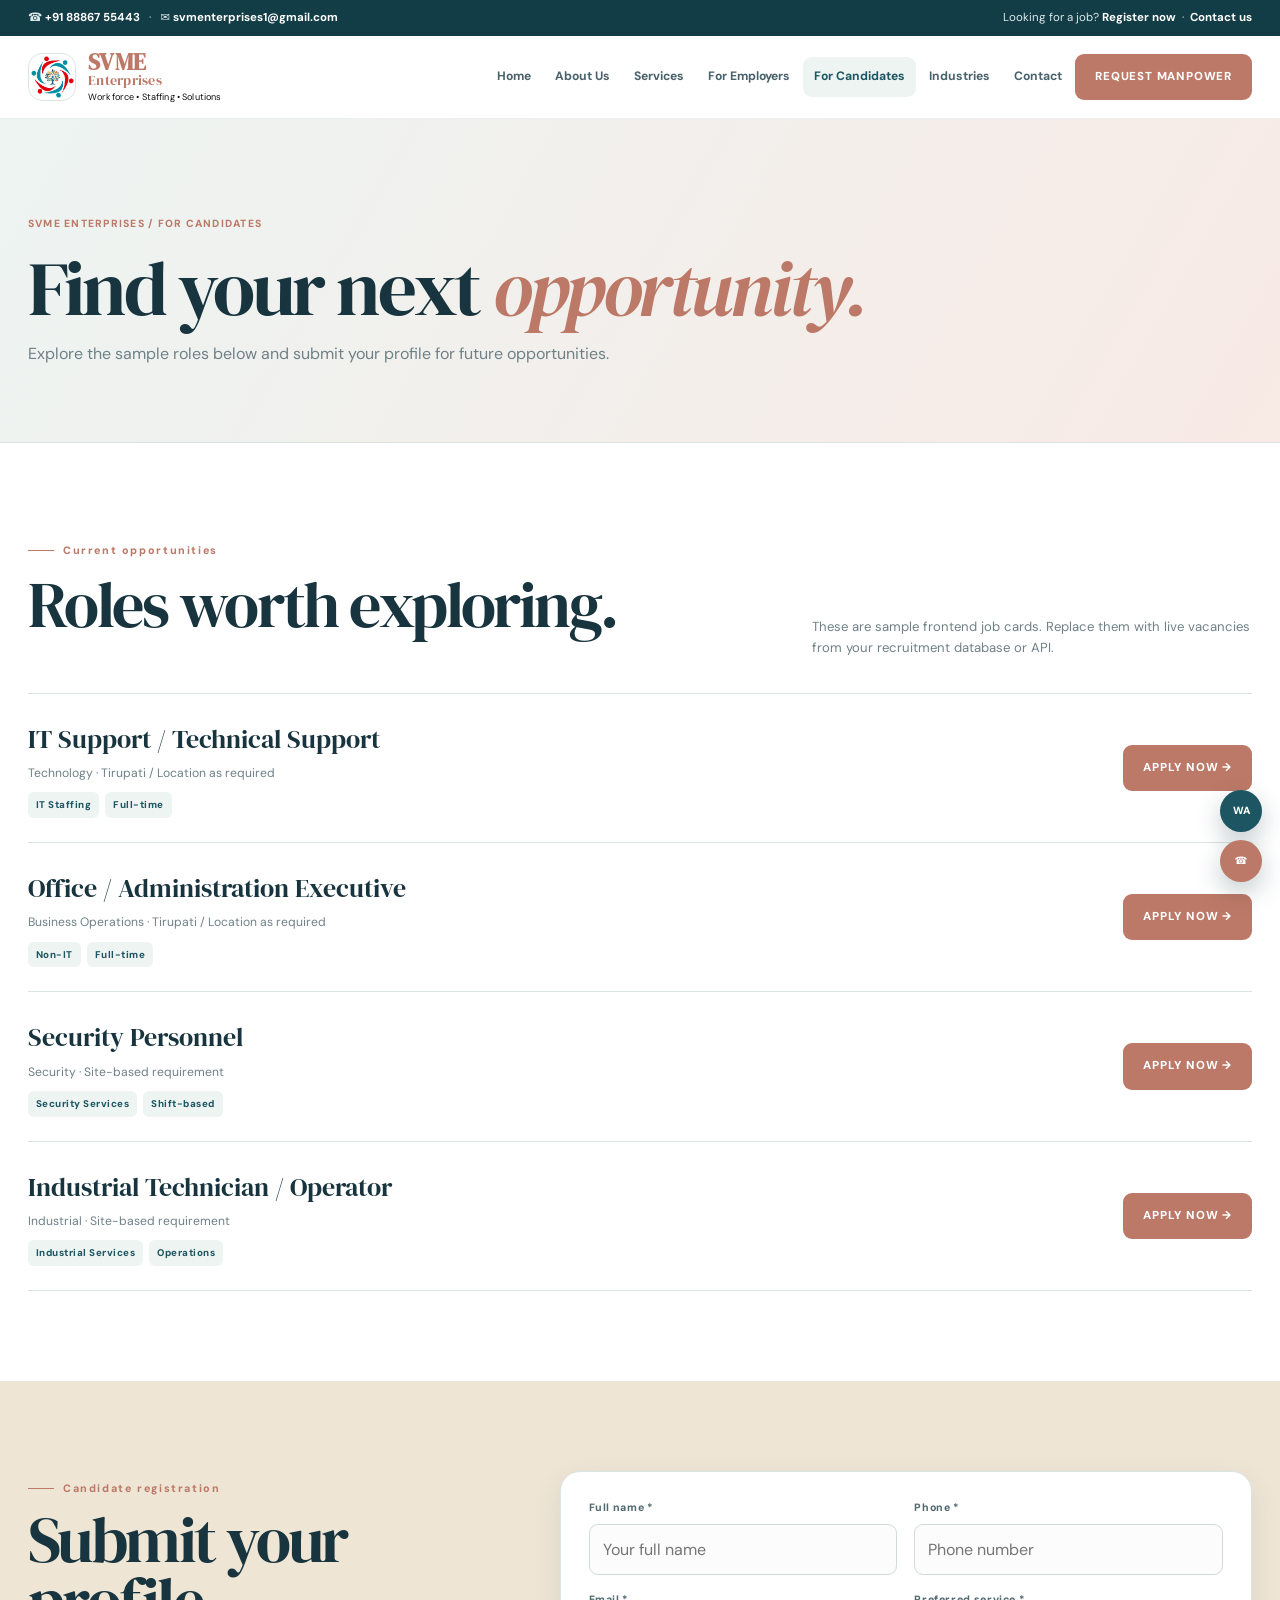
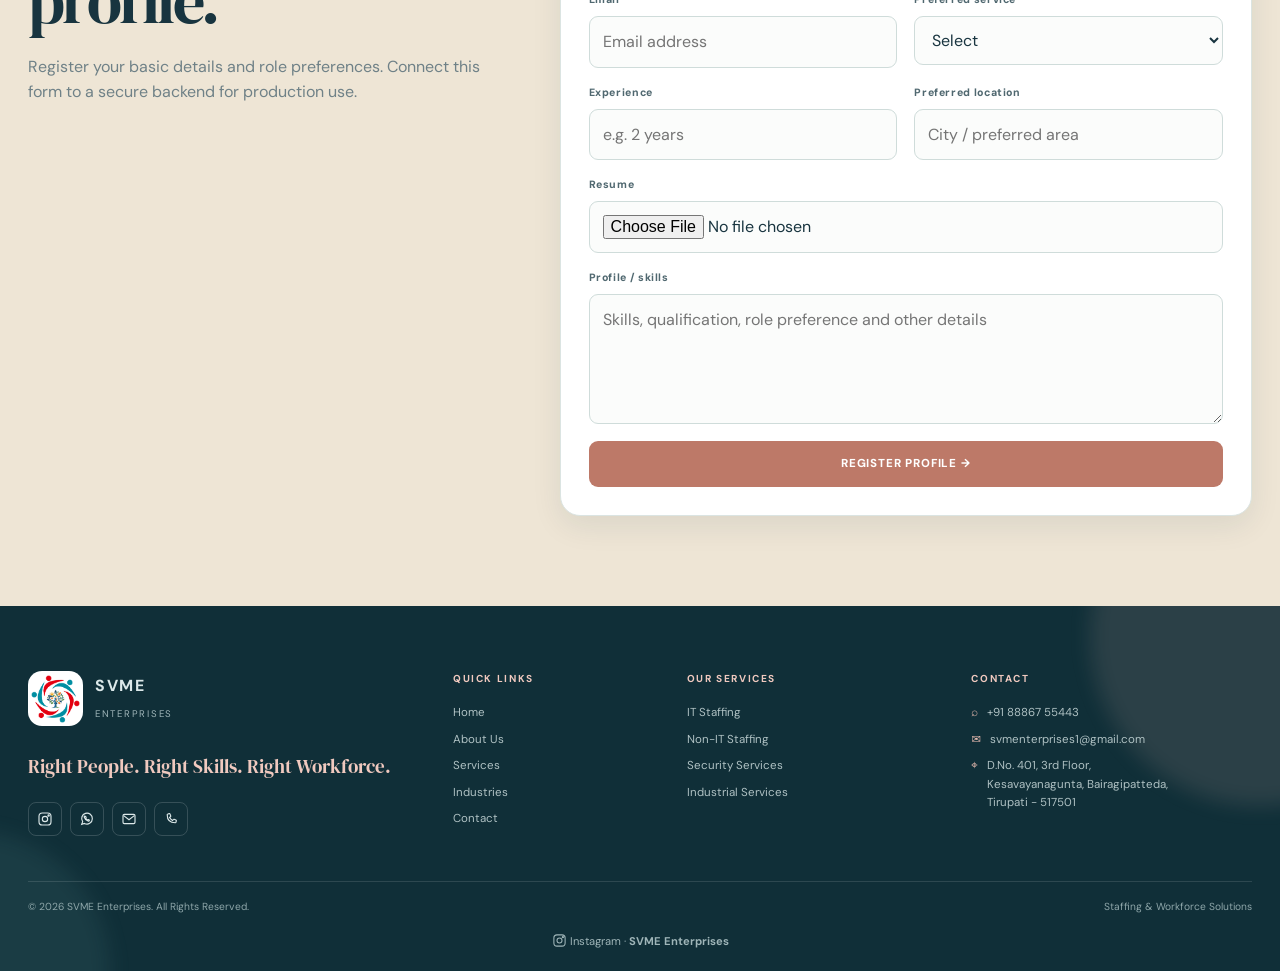
==== commit 81ddb4fa: "Add files via upload" ====
--- a/candidates.html
+++ b/candidates.html
@@ -1,13 +1,13 @@
-<!doctype html><html lang="en" class="no-js"><script>document.documentElement.className="js-anim";</script><head><meta charset="utf-8"><meta name="viewport" content="width=device-width,initial-scale=1"><link rel="stylesheet" href="css/styles.css"><title>For Candidates | SVME Enterprises | Career Opportunities</title></head><body><div class="topbar"><div class="container"><div>☎ <a href="tel:+918886755443">+91 88867 55443</a> &nbsp; · &nbsp; ✉ <a href="mailto:svmenterprises1@gmail.com">svmenterprises1@gmail.com</a></div><div>Looking for your next opportunity? <a href="candidates.html">Submit your profile</a> &nbsp;·&nbsp; <a href="contact.html">Contact us</a></div></div></div>
-<header class="header"><div class="container nav"><a class="brand" href="index.html"><span class="brand-logo"><img src="assets/svme-logo.png" alt="SVME Enterprises logo"></span><span class="brand-copy"><strong>SVME</strong><small>Enterprises</small><em>Professional Staffing &amp; Workforce Solutions</em></span></a><button class="hamb" aria-label="Open menu" aria-expanded="false">☰</button><nav class="menu"><a data-page="home" href="index.html">Home</a><a data-page="services" href="services.html">About Us</a><a data-page="services" href="services.html">Services</a><a data-page="employers" href="employers.html">For Employers</a><a class="active" data-page="candidates" href="candidates.html">For Candidates</a><a data-page="services" href="index.html#industries">Industries</a><a data-page="contact" href="contact.html">Contact</a><a class="btn rust" href="employers.html">REQUEST STAFFING</a></nav></div></header><main><section class="page-hero"><div class="container reveal"><span class="crumb">SVME Enterprises / For Candidates</span><h1>Find your next <em>opportunity.</em></h1><p>Review example role categories and submit your profile. Our team can consider your details for suitable opportunities as requirements arise.</p></div></section><section class="page-section" id="jobs"><div class="container"><div class="editorial-head reveal"><div><span class="kicker">Role categories</span><h2 class="section-title">Opportunities worth exploring.</h2></div><p>The roles below illustrate the types of positions that may be supported. Availability depends on current client requirements.</p></div><div class="jobs"><div class="job reveal"><div><h3>IT Support / Technical Support</h3><p>Technology · Tirupati / Location as required</p><div class="job-meta"><span class="pill">IT Staffing</span><span class="pill">Full-time</span></div></div><button class="btn rust" data-apply="IT Support / Technical Support">APPLY NOW →</button></div><div class="job reveal delay-1"><div><h3>Office / Administration Executive</h3><p>Business Operations · Tirupati / Location as required</p><div class="job-meta"><span class="pill">Non-IT</span><span class="pill">Full-time</span></div></div><button class="btn rust" data-apply="Office / Administration Executive">APPLY NOW →</button></div><div class="job reveal delay-2"><div><h3>Security Personnel</h3><p>Security · Site-based requirement</p><div class="job-meta"><span class="pill">Security Services</span><span class="pill">Shift-based</span></div></div><button class="btn rust" data-apply="Security Personnel">APPLY NOW →</button></div><div class="job reveal delay-3"><div><h3>Industrial Technician / Operator</h3><p>Industrial · Site-based requirement</p><div class="job-meta"><span class="pill">Industrial Services</span><span class="pill">Operations</span></div></div><button class="btn rust" data-apply="Industrial Technician / Operator">APPLY NOW →</button></div></div></div></section><section class="page-section" style="background:#eee5d5"><div class="container form-layout"><div class="form-intro reveal"><span class="kicker">Candidate registration</span><h2 class="section-title">Share your professional profile.</h2><p>Provide your contact details, experience and role preferences so our team can review your profile for suitable requirements.</p></div><form class="form-card reveal delay-2" id="candidateForm"><div class="form-grid"><div class="field"><label>Full name *</label><input required name="name" placeholder="Your full name"></div><div class="field"><label>Phone *</label><input required name="phone" type="tel" placeholder="Phone number"></div><div class="field"><label>Email *</label><input required name="email" type="email" placeholder="Email address"></div><div class="field"><label>Preferred service *</label><select required name="service"><option value="">Select</option><option>IT</option><option>Non-IT</option><option>Security</option><option>Industrial</option></select></div><div class="field"><label>Experience</label><input name="experience" placeholder="e.g. 2 years"></div><div class="field"><label>Preferred location</label><input name="location" placeholder="City / preferred area"></div><div class="field full"><label>Resume</label><input name="resume" type="file" accept=".pdf,.doc,.docx"></div><div class="field full"><label>Profile / skills</label><textarea name="profile" placeholder="Skills, qualification, role preference and other details"></textarea></div><div class="field full"><button class="btn rust" type="submit">SUBMIT PROFILE →</button><div class="notice" id="candidateNotice">Thank you. Your profile details have been received in this website form.</div></div></div></form></div></section></main><div class="modal" id="applyModal"><div class="modal-box"><button class="close" data-close aria-label="Close">×</button><span class="kicker">Job application</span><h2>Submit your application for this role.</h2><form class="form-card" id="applicationForm" style="padding:0;border:0;box-shadow:none"><div class="form-grid"><div class="field full"><label>Role</label><input id="applyRole" name="role" readonly></div><div class="field"><label>Full name *</label><input required name="name" placeholder="Your name"></div><div class="field"><label>Phone *</label><input required name="phone" type="tel" placeholder="Phone number"></div><div class="field full"><label>Email *</label><input required name="email" type="email" placeholder="Email address"></div><div class="field full"><label>Resume</label><input name="resume" type="file" accept=".pdf,.doc,.docx"></div><div class="field full"><button class="btn rust" type="submit">SUBMIT APPLICATION →</button><div class="notice">Thank you. Your application details have been received in this website form.</div></div></div></form></div></div><footer class="site-footer">
+<!doctype html><html lang="en" class="no-js"><script>document.documentElement.className="js-anim";</script><head><meta charset="utf-8"><meta name="viewport" content="width=device-width,initial-scale=1"><link rel="stylesheet" href="css/styles.css"><title>For Candidates | SVME Enterprises</title></head><body><div class="topbar"><div class="container"><div>☎ <a href="tel:+918886755443">+91 88867 55443</a> &nbsp; · &nbsp; ✉ <a href="mailto:svmenterprises1@gmail.com">svmenterprises1@gmail.com</a></div><div>Looking for a job? <a href="candidates.html">Register now</a> &nbsp;·&nbsp; <a href="contact.html">Contact us</a></div></div></div>
+<header class="header"><div class="container nav"><a class="brand" href="index.html"><span class="brand-logo"><img src="assets/svme-logo.png" alt="SVME Enterprises logo"></span><span class="brand-copy"><strong>SVME</strong><small>Enterprises</small><em>Workforce • Staffing • Solutions</em></span></a><button class="hamb" aria-label="Open menu" aria-expanded="false">☰</button><nav class="menu"><a data-page="home" href="index.html">Home</a><a data-page="services" href="services.html">About Us</a><a data-page="services" href="services.html">Services</a><a data-page="employers" href="employers.html">For Employers</a><a class="active" data-page="candidates" href="candidates.html">For Candidates</a><a data-page="services" href="index.html#industries">Industries</a><a data-page="contact" href="contact.html">Contact</a><a class="btn rust" href="employers.html">REQUEST MANPOWER</a></nav></div></header><main><section class="page-hero"><div class="container reveal"><span class="crumb">SVME Enterprises / For Candidates</span><h1>Find your next <em>opportunity.</em></h1><p>Explore the sample roles below and submit your profile for future opportunities.</p></div></section><section class="page-section" id="jobs"><div class="container"><div class="editorial-head reveal"><div><span class="kicker">Current opportunities</span><h2 class="section-title">Roles worth exploring.</h2></div><p>These are sample frontend job cards. Replace them with live vacancies from your recruitment database or API.</p></div><div class="jobs"><div class="job reveal"><div><h3>IT Support / Technical Support</h3><p>Technology · Tirupati / Location as required</p><div class="job-meta"><span class="pill">IT Staffing</span><span class="pill">Full-time</span></div></div><button class="btn rust" data-apply="IT Support / Technical Support">APPLY NOW →</button></div><div class="job reveal delay-1"><div><h3>Office / Administration Executive</h3><p>Business Operations · Tirupati / Location as required</p><div class="job-meta"><span class="pill">Non-IT</span><span class="pill">Full-time</span></div></div><button class="btn rust" data-apply="Office / Administration Executive">APPLY NOW →</button></div><div class="job reveal delay-2"><div><h3>Security Personnel</h3><p>Security · Site-based requirement</p><div class="job-meta"><span class="pill">Security Services</span><span class="pill">Shift-based</span></div></div><button class="btn rust" data-apply="Security Personnel">APPLY NOW →</button></div><div class="job reveal delay-3"><div><h3>Industrial Technician / Operator</h3><p>Industrial · Site-based requirement</p><div class="job-meta"><span class="pill">Industrial Services</span><span class="pill">Operations</span></div></div><button class="btn rust" data-apply="Industrial Technician / Operator">APPLY NOW →</button></div></div></div></section><section class="page-section" style="background:#eee5d5"><div class="container form-layout"><div class="form-intro reveal"><span class="kicker">Candidate registration</span><h2 class="section-title">Submit your profile.</h2><p>Register your basic details and role preferences. Connect this form to a secure backend for production use.</p></div><form class="form-card reveal delay-2" id="candidateForm"><div class="form-grid"><div class="field"><label>Full name *</label><input required name="name" placeholder="Your full name"></div><div class="field"><label>Phone *</label><input required name="phone" type="tel" placeholder="Phone number"></div><div class="field"><label>Email *</label><input required name="email" type="email" placeholder="Email address"></div><div class="field"><label>Preferred service *</label><select required name="service"><option value="">Select</option><option>IT</option><option>Non-IT</option><option>Security</option><option>Industrial</option></select></div><div class="field"><label>Experience</label><input name="experience" placeholder="e.g. 2 years"></div><div class="field"><label>Preferred location</label><input name="location" placeholder="City / preferred area"></div><div class="field full"><label>Resume</label><input name="resume" type="file" accept=".pdf,.doc,.docx"></div><div class="field full"><label>Profile / skills</label><textarea name="profile" placeholder="Skills, qualification, role preference and other details"></textarea></div><div class="field full"><button class="btn rust" type="submit">REGISTER PROFILE →</button><div class="notice" id="candidateNotice">Thank you. Your profile form was validated in this frontend demo.</div></div></div></form></div></section></main><div class="modal" id="applyModal"><div class="modal-box"><button class="close" data-close aria-label="Close">×</button><span class="kicker">Job application</span><h2>Apply for this role.</h2><form class="form-card" id="applicationForm" style="padding:0;border:0;box-shadow:none"><div class="form-grid"><div class="field full"><label>Role</label><input id="applyRole" name="role" readonly></div><div class="field"><label>Full name *</label><input required name="name" placeholder="Your name"></div><div class="field"><label>Phone *</label><input required name="phone" type="tel" placeholder="Phone number"></div><div class="field full"><label>Email *</label><input required name="email" type="email" placeholder="Email address"></div><div class="field full"><label>Resume</label><input name="resume" type="file" accept=".pdf,.doc,.docx"></div><div class="field full"><button class="btn rust" type="submit">SUBMIT APPLICATION →</button><div class="notice">Application form validated in this frontend demo.</div></div></div></form></div></div><footer class="site-footer">
   <div class="footer-glow footer-glow-one"></div><div class="footer-glow footer-glow-two"></div>
   <div class="container footer-main">
     <div class="footer-brand-col">
       <a class="footer-brand-card" href="index.html" aria-label="SVME Enterprises home">
         <span class="footer-logo-wrap"><img src="assets/svme-logo.png" alt="SVME Enterprises logo"></span>
-        <span class="footer-brand-name"><strong>SVME</strong><small>Enterprises</small></span>
+        <span class="footer-brand-name"><strong>SVME</strong><small>ENTERPRISES</small></span>
       </a>
-      <p>Professional staffing. Reliable workforce support.</p>
+      <p>Right People. Right Skills. Right Workforce.</p>
       <div class="footer-socials" aria-label="Social links">
         <a href="https://www.instagram.com/svme_enterprises?igsh=MTJnbjJmdXRpMzVmag==" target="_blank" rel="noopener" aria-label="Instagram — SVME Enterprises" class="social instagram"><svg viewBox="0 0 24 24" aria-hidden="true"><rect x="3" y="3" width="18" height="18" rx="5"></rect><circle cx="12" cy="12" r="4"></circle><circle cx="17.4" cy="6.7" r="1"></circle></svg></a>
         <a href="https://wa.me/918886755443" target="_blank" rel="noopener" aria-label="WhatsApp — SVME Enterprises" class="social whatsapp"><svg viewBox="0 0 24 24" aria-hidden="true"><path d="M20 11.6a8 8 0 0 1-11.8 7L4 20l1.5-4.1A8 8 0 1 1 20 11.6Z"></path><path d="M8.5 8.4c.2-.4.4-.4.7-.4h.5c.2 0 .4.1.5.4l.5 1.2c.1.3.1.5-.1.7l-.5.6c.6 1.1 1.4 1.9 2.5 2.5l.6-.5c.2-.2.4-.2.7-.1l1.2.5c.3.1.4.3.4.5v.5c0 .3 0 .5-.4.7-.4.2-1 .3-1.5.1-2.8-.9-4.8-2.9-5.7-5.7-.2-.5-.1-1.1.1-1.5Z"></path></svg></a>
--- a/css/styles.css
+++ b/css/styles.css
@@ -1,5 +1,5 @@
 
-@import url('https://fonts.googleapis.com/css2?family=Inter:wght@400;500;600;700;800&family=Montserrat:ital,wght@0,400;0,500;0,600;0,700;0,800;1,600;1,700&display=swap');
+@import url('https://fonts.googleapis.com/css2?family=DM+Sans:wght@400;500;600;700&family=DM+Serif+Display:ital@0;1&display=swap');
 
 :root{
   --ink:#18343f;--ink-2:#31515d;--muted:#6f8187;--cream:#f7f4ee;--paper:#fff;
@@ -9,7 +9,7 @@
 }
 *{box-sizing:border-box;margin:0;padding:0}
 html{scroll-behavior:smooth}
-body{font-family:'Inter',system-ui,sans-serif;background:var(--paper);color:var(--ink);line-height:1.6;overflow-x:hidden}
+body{font-family:'DM Sans',system-ui,sans-serif;background:var(--paper);color:var(--ink);line-height:1.6;overflow-x:hidden}
 body:before{content:"";position:fixed;inset:0;pointer-events:none;opacity:.035;background-image:radial-gradient(#163c46 .7px,transparent .7px);background-size:8px 8px;z-index:20}
 a{color:inherit;text-decoration:none}button,input,select,textarea{font:inherit}img{display:block;max-width:100%}
 .container{width:min(var(--max),calc(100% - 56px));margin:auto}
@@ -25,9 +25,9 @@
 .brand{display:flex;align-items:center;gap:12px;flex-shrink:0}
 .brand-logo{width:48px;height:48px;border-radius:14px;background:#fff;display:grid;place-items:center;overflow:hidden;border:1px solid var(--line)}
 .brand-logo img{width:43px;height:43px;object-fit:contain}
-.brand-copy strong{display:block;font-size:1rem;letter-spacing:.1em;line-height:1}
-.brand-copy small{display:block;font-size:.61rem;letter-spacing:.2em;color:var(--muted);margin-top:4px}
-.brand-copy em{display:block;font-family:'Montserrat',system-ui,sans-serif;color:var(--peach-dark);font-size:.66rem;line-height:1;margin-top:4px}
+.brand-copy strong{display:block;font-family:'DM Serif Display',serif;font-size:1.45rem;letter-spacing:.02em;line-height:.9;color:var(--peach-dark)}
+.brand-copy small{display:block;font-family:'DM Serif Display',serif;font-size:.86rem;letter-spacing:.02em;color:var(--peach-dark);margin-top:1px;line-height:1}
+.brand-copy em{display:block;font-family:'DM Sans',system-ui,sans-serif;color:#111;font-size:.57rem;font-style:normal;letter-spacing:.015em;line-height:1;margin-top:5px}
 .menu{display:flex;align-items:center;gap:2px}
 .menu a:not(.btn){font-size:.76rem;font-weight:700;color:#49616a;padding:10px 11px;border-radius:9px}
 .menu a:not(.btn):hover,.menu a.active{background:#edf4f2;color:var(--teal)}
@@ -49,7 +49,7 @@
 .slider-copy{position:relative;min-height:330px;margin-top:20px}
 .slide-copy{display:none}.slide-copy.active{display:block;animation:slideIn .5s ease}
 .slide-number{font-size:.68rem;font-weight:700;letter-spacing:.16em;color:#a9c1c4}
-.aed-hero h1{font-family:'Montserrat',system-ui,sans-serif;font-size:clamp(3.8rem,6.2vw,6.6rem);font-weight:700;letter-spacing:-.045em;line-height:.98;margin:18px 0 24px;max-width:760px}
+.aed-hero h1{font-family:'DM Serif Display',Georgia,serif;font-size:clamp(3.8rem,6.2vw,6.6rem);font-weight:400;letter-spacing:-.045em;line-height:.92;margin:18px 0 24px;max-width:760px}
 .aed-hero h1 em{color:#efc4b7;font-style:italic}
 .aed-hero p{font-size:1rem;max-width:560px;color:#d7e2e3}
 .actions{display:flex;gap:11px;flex-wrap:wrap;margin-top:28px}
@@ -67,7 +67,7 @@
 /* Services */
 .service-stage{padding:100px 0;background:#f7f8f6}
 .stage-intro{margin-bottom:36px}.stage-intro>span,.manifest-head>span,.stage-cta>div>span{font-size:.68rem;font-weight:800;letter-spacing:.17em;color:var(--peach-dark)}
-.stage-intro h2,.manifest-head h2,.stage-cta h2{font-family:'Montserrat',system-ui,sans-serif;font-weight:700;font-size:clamp(3rem,5vw,5rem);line-height:.95;letter-spacing:-.04em;margin-top:12px}
+.stage-intro h2,.manifest-head h2,.stage-cta h2{font-family:'DM Serif Display',Georgia,serif;font-weight:400;font-size:clamp(3rem,5vw,5rem);line-height:.95;letter-spacing:-.04em;margin-top:12px}
 .stage-intro em,.manifest-head em,.stage-cta em{color:var(--peach-dark)}
 .stage-shell{display:grid;grid-template-columns:300px 1fr;min-height:520px;border:1px solid var(--line);border-radius:var(--radius);overflow:hidden;background:#fff;box-shadow:var(--shadow)}
 .stage-tabs{background:var(--teal-dark);display:flex;flex-direction:column;padding:18px}
@@ -77,7 +77,7 @@
 .stage-view-bg{position:absolute;inset:0;background:radial-gradient(circle at 78% 35%,rgba(255,255,255,.9),transparent 36%),radial-gradient(circle at 20% 85%,rgba(190,218,215,.65),transparent 40%)}
 .stage-copy{position:absolute;z-index:3;left:52px;top:55px;width:44%;opacity:0;transform:translateY(10px);pointer-events:none;transition:.35s}.stage-copy.active{opacity:1;transform:none;pointer-events:auto}
 .stage-copy>span{font-size:.64rem;font-weight:800;letter-spacing:.16em;color:var(--teal)}
-.stage-copy h3{font-family:'Montserrat',system-ui,sans-serif;font-weight:700;font-size:clamp(3.4rem,5.2vw,5.8rem);line-height:.82;letter-spacing:-.05em;margin:16px 0 22px}.stage-copy h3 em{color:var(--peach-dark);font-style:italic}.stage-copy p{color:#536970;max-width:400px}.stage-copy a{display:inline-flex;margin-top:24px;font-size:.68rem;font-weight:800;letter-spacing:.08em;color:var(--teal);border-bottom:1px solid var(--teal);padding-bottom:5px}
+.stage-copy h3{font-family:'DM Serif Display',serif;font-weight:400;font-size:clamp(3.4rem,5.2vw,5.8rem);line-height:.82;letter-spacing:-.05em;margin:16px 0 22px}.stage-copy h3 em{color:var(--peach-dark);font-style:italic}.stage-copy p{color:#536970;max-width:400px}.stage-copy a{display:inline-flex;margin-top:24px;font-size:.68rem;font-weight:800;letter-spacing:.08em;color:var(--teal);border-bottom:1px solid var(--teal);padding-bottom:5px}
 .stage-art{position:absolute;inset:0;opacity:0;transition:.5s}.stage-art.active{opacity:1}
 .art-ring{position:absolute;border:1px solid rgba(29,86,98,.16);border-radius:50%}.ring1{width:430px;height:430px;right:40px;top:30px}.ring2{width:290px;height:290px;right:110px;top:100px}
 .art-screen{position:absolute;right:90px;top:135px;width:300px;height:190px;border-radius:18px;background:var(--teal-dark);box-shadow:var(--shadow);display:flex;flex-direction:column;align-items:center;justify-content:center;color:#fff}.screen-top{position:absolute;left:14px;top:12px;display:flex;gap:5px}.screen-top i{width:6px;height:6px;border-radius:50%;background:#b7cccd}.art-screen strong{font-family:monospace;color:#f0c9bf;font-size:1.4rem}.art-screen small{color:#a7c0c3;margin-top:8px}
@@ -90,14 +90,14 @@
 
 /* General sections */
 .stats{padding:0;background:#fff}.stats-grid{display:grid;grid-template-columns:repeat(4,1fr);border:1px solid var(--line);border-radius:18px;overflow:hidden;position:relative;top:-32px;background:#fff;box-shadow:var(--shadow-sm)}
-.stats-grid>div{padding:25px 24px;border-right:1px solid var(--line)}.stats-grid>div:last-child{border:0}.stats-grid strong{display:block;font-family:'Montserrat',system-ui,sans-serif;font-size:2.5rem;font-weight:400;line-height:1;color:var(--teal)}.stats-grid span{display:block;color:var(--muted);font-size:.72rem;margin-top:8px;font-weight:700;letter-spacing:.05em}
-.story{padding:100px 0;background:var(--cream)}.story-grid{display:grid;grid-template-columns:1fr 1fr;gap:90px;align-items:center}.story-art{min-height:520px;position:relative}.story-box{position:absolute;border-radius:20px}.story-main{left:0;top:30px;width:72%;height:400px;background:var(--teal-dark);overflow:hidden;box-shadow:var(--shadow)}.stage-circle{position:absolute;width:330px;height:330px;border:1px solid rgba(255,255,255,.15);border-radius:50%;left:-40px;top:50px}.stage-word{position:absolute;left:38px;bottom:40px;color:#fff;font-family:'Montserrat',system-ui,sans-serif;font-size:6rem}.story-side{right:0;top:0;width:190px;height:180px;background:#e9c5b9;padding:26px}.story-side b{font-family:'Montserrat',system-ui,sans-serif;font-size:4.5rem;font-weight:400;display:block;line-height:.9}.story-side span{font-size:.7rem;font-weight:700;color:#6f5149}.story-bottom{left:90px;bottom:0;width:340px;min-height:115px;background:#fff;padding:17px 20px 17px 82px;box-shadow:var(--shadow-sm);border:1px solid var(--line)}.story-bottom img{position:absolute;left:18px;top:18px;width:50px;height:50px;object-fit:contain}.story-bottom strong{font-size:.8rem}.story-bottom span{font-size:.68rem;color:var(--muted)}
+.stats-grid>div{padding:25px 24px;border-right:1px solid var(--line)}.stats-grid>div:last-child{border:0}.stats-grid strong{display:block;font-family:'DM Serif Display',serif;font-size:2.5rem;font-weight:400;line-height:1;color:var(--teal)}.stats-grid span{display:block;color:var(--muted);font-size:.72rem;margin-top:8px;font-weight:700;letter-spacing:.05em}
+.story{padding:100px 0;background:var(--cream)}.story-grid{display:grid;grid-template-columns:1fr 1fr;gap:90px;align-items:center}.story-art{min-height:520px;position:relative}.story-box{position:absolute;border-radius:20px}.story-main{left:0;top:30px;width:72%;height:400px;background:var(--teal-dark);overflow:hidden;box-shadow:var(--shadow)}.stage-circle{position:absolute;width:330px;height:330px;border:1px solid rgba(255,255,255,.15);border-radius:50%;left:-40px;top:50px}.stage-word{position:absolute;left:38px;bottom:40px;color:#fff;font-family:'DM Serif Display';font-size:6rem}.story-side{right:0;top:0;width:190px;height:180px;background:#e9c5b9;padding:26px}.story-side b{font-family:'DM Serif Display';font-size:4.5rem;font-weight:400;display:block;line-height:.9}.story-side span{font-size:.7rem;font-weight:700;color:#6f5149}.story-bottom{left:90px;bottom:0;width:340px;min-height:115px;background:#fff;padding:17px 20px 17px 82px;box-shadow:var(--shadow-sm);border:1px solid var(--line)}.story-bottom img{position:absolute;left:18px;top:18px;width:50px;height:50px;object-fit:contain}.story-bottom strong{font-size:.8rem}.story-bottom span{font-size:.68rem;color:var(--muted)}
 .kicker{display:inline-flex;align-items:center;gap:9px;font-size:.67rem;font-weight:800;letter-spacing:.15em;color:var(--peach-dark)}.kicker:before{content:"";width:26px;height:1px;background:currentColor}
-.section-title{font-family:'Montserrat',system-ui,sans-serif;font-size:clamp(3rem,5vw,5rem);font-weight:700;line-height:1.0;letter-spacing:-.04em;margin:16px 0 22px}.section-title em{color:var(--peach-dark);font-style:italic}.story-copy>p{color:#5d7076;max-width:570px}
+.section-title{font-family:'DM Serif Display',Georgia,serif;font-size:clamp(3rem,5vw,5rem);font-weight:400;line-height:.95;letter-spacing:-.04em;margin:16px 0 22px}.section-title em{color:var(--peach-dark);font-style:italic}.story-copy>p{color:#5d7076;max-width:570px}
 .story-list{margin-top:32px}.story-item{display:flex;gap:16px;padding:16px 0;border-top:1px solid var(--line)}.story-item>b{font-size:.68rem;color:var(--peach-dark);padding-top:3px}.story-item strong{font-size:.82rem}.story-item p{font-size:.76rem;color:var(--muted);margin-top:3px}
 
 /* Industry */
-.industry-section{padding:100px 0;background:#fff}.industry-wrap{display:grid;grid-template-columns:.72fr 1.28fr;gap:70px;align-items:start}.industry-title{position:sticky;top:130px}.industry-title p{color:var(--muted);font-size:.86rem;max-width:360px}.industry-grid{display:grid;grid-template-columns:1fr 1fr;border-top:1px solid var(--line)}.industry{position:relative;border:0;border-bottom:1px solid var(--line);border-right:1px solid var(--line);background:#fff;padding:22px 18px;text-align:left;display:grid;grid-template-columns:34px 1fr 24px;gap:8px;align-items:center;color:var(--ink);cursor:pointer;transition:.22s}.industry:nth-child(even){border-right:0}.industry b{font-size:.62rem;color:var(--muted)}.industry span{font-weight:700;font-size:.83rem}.industry i{font-style:normal;color:var(--peach-dark)}.industry:hover,.industry.selected{background:var(--teal-dark);color:#fff}.industry:hover b,.industry.selected b{color:#aac1c4}.industry-detail-panel{margin-top:22px;border-radius:16px;background:#eef5f3;padding:22px 24px}.industry-detail-panel span{font-size:.62rem;font-weight:800;letter-spacing:.14em;color:var(--peach-dark)}.industry-detail-panel strong{display:block;font-family:'Montserrat',system-ui,sans-serif;font-size:1.7rem;font-weight:400;margin:5px 0}.industry-detail-panel p{font-size:.78rem;color:var(--muted)}.text-link{display:inline-block;margin-top:10px;font-size:.7rem;font-weight:800;color:var(--teal);border-bottom:1px solid var(--teal)}
+.industry-section{padding:100px 0;background:#fff}.industry-wrap{display:grid;grid-template-columns:.72fr 1.28fr;gap:70px;align-items:start}.industry-side{position:sticky;top:130px;align-self:start}.industry-title{position:static}.industry-title p{color:var(--muted);font-size:.86rem;max-width:360px}.industry-grid{display:grid;grid-template-columns:1fr 1fr;border-top:1px solid var(--line)}.industry{position:relative;border:0;border-bottom:1px solid var(--line);border-right:1px solid var(--line);background:#fff;padding:22px 18px;text-align:left;display:grid;grid-template-columns:34px 1fr 24px;gap:8px;align-items:center;color:var(--ink);cursor:pointer;transition:.22s}.industry:nth-child(even){border-right:0}.industry b{font-size:.62rem;color:var(--muted)}.industry span{font-weight:700;font-size:.83rem}.industry i{font-style:normal;color:var(--peach-dark)}.industry:hover,.industry.selected{background:var(--teal-dark);color:#fff}.industry:hover b,.industry.selected b{color:#aac1c4}.industry-detail-panel{margin-top:28px;border-radius:16px;background:#eef5f3;padding:22px 24px}.industry-detail-panel span{font-size:.62rem;font-weight:800;letter-spacing:.14em;color:var(--peach-dark)}.industry-detail-panel strong{display:block;font-family:'DM Serif Display';font-size:1.7rem;font-weight:400;margin:5px 0}.industry-detail-panel p{font-size:.78rem;color:var(--muted)}.text-link{display:inline-block;margin-top:10px;font-size:.7rem;font-weight:800;color:var(--teal);border-bottom:1px solid var(--teal)}
 
 /* CTA */
 .cta-band{padding:35px 0 100px}.cta-band-inner{background:var(--teal-dark);color:#fff;border-radius:22px;padding:58px 60px;display:flex;align-items:center;justify-content:space-between;gap:35px;box-shadow:var(--shadow)}.cta-band .kicker{color:#c6d8d9}.cta-band .section-title{margin:13px 0 12px}.cta-band .section-title em{color:#efc4b7}.cta-band p{color:#c5d3d5;font-size:.86rem}.cta-actions{display:flex;gap:10px;flex-wrap:wrap;justify-content:flex-end}
@@ -105,21 +105,21 @@
 /* Inner pages */
 .page-hero{padding:90px 0 75px;background:linear-gradient(120deg,#edf4f2,#f8eae5);border-bottom:1px solid var(--line)}
 .crumb{font-size:.65rem;font-weight:800;letter-spacing:.12em;text-transform:uppercase;color:var(--peach-dark)}
-.page-hero h1{font-family:'Montserrat',system-ui,sans-serif;font-weight:400;font-size:clamp(3.4rem,6vw,6rem);line-height:.92;letter-spacing:-.045em;margin:18px 0}.page-hero h1 em{color:var(--peach-dark);font-style:italic}.page-hero p{max-width:700px;color:var(--muted)}
+.page-hero h1{font-family:'DM Serif Display';font-weight:400;font-size:clamp(3.4rem,6vw,6rem);line-height:.92;letter-spacing:-.045em;margin:18px 0}.page-hero h1 em{color:var(--peach-dark);font-style:italic}.page-hero p{max-width:700px;color:var(--muted)}
 .page-section{padding:90px 0}.form-layout{display:grid;grid-template-columns:.8fr 1.2fr;gap:70px;align-items:start}.form-intro .section-title{margin-top:13px}.form-intro>p{color:var(--muted);max-width:500px}.form-card{background:#fff;border:1px solid var(--line);border-radius:20px;padding:28px;box-shadow:var(--shadow-sm)}
 .form-grid{display:grid;grid-template-columns:1fr 1fr;gap:17px}.field{display:flex;flex-direction:column;gap:7px}.field.full{grid-column:1/-1}.field label{font-size:.66rem;font-weight:800;letter-spacing:.06em;color:#506870}.field input,.field select,.field textarea{width:100%;border:1px solid #cfdcda;border-radius:9px;background:#fbfcfb;color:var(--ink);padding:12px 13px;outline:0}.field textarea{min-height:130px;resize:vertical}.field input:focus,.field select:focus,.field textarea:focus{border-color:var(--teal);box-shadow:0 0 0 3px rgba(29,86,98,.08)}.notice{display:none;font-size:.72rem;color:var(--teal);padding-top:9px}.notice.show{display:block}
 .contact-grid{display:grid;grid-template-columns:1fr 1fr;gap:70px}.contact-list{margin-top:30px}.contact-item{display:flex;gap:14px;padding:17px 0;border-top:1px solid var(--line)}.contact-item .icon{width:36px;height:36px;border-radius:9px;background:#edf4f2;display:grid;place-items:center;color:var(--teal);flex:0 0 auto}.contact-item strong{display:block;font-size:.75rem}.contact-item a,.contact-item span{font-size:.78rem;color:var(--muted);display:block}.map-card{height:430px;border-radius:20px;overflow:hidden;border:1px solid var(--line);box-shadow:var(--shadow-sm)}.map-card iframe{width:100%;height:100%;border:0}.map-actions{display:flex;gap:10px;flex-wrap:wrap;margin-top:18px}
 
 /* Jobs / services page */
-.editorial-head{display:flex;justify-content:space-between;gap:40px;align-items:end;margin-bottom:35px}.editorial-head>p{max-width:440px;color:var(--muted);font-size:.82rem}.jobs{border-top:1px solid var(--line)}.job{display:flex;align-items:center;justify-content:space-between;gap:20px;padding:24px 0;border-bottom:1px solid var(--line)}.job h3{font-family:'Montserrat',system-ui,sans-serif;font-size:1.65rem;font-weight:400}.job p{font-size:.76rem;color:var(--muted);margin:4px 0 9px}.job-meta{display:flex;gap:6px}.pill{font-size:.61rem;font-weight:800;letter-spacing:.05em;background:#edf4f2;padding:5px 8px;border-radius:6px;color:var(--teal)}
-.service-manifest{padding:95px 0;background:#fff}.manifest-line{display:grid;grid-template-columns:repeat(3,1fr);margin-top:55px;border-top:1px solid var(--line)}.manifest-line>div{padding:25px;border-right:1px solid var(--line)}.manifest-line>div:last-child{border:0}.manifest-line b{display:block;color:var(--peach-dark);font-size:.65rem}.manifest-line strong{display:block;font-family:'Montserrat',system-ui,sans-serif;font-size:2rem;font-weight:700;margin:7px 0}.manifest-line p{font-size:.76rem;color:var(--muted)}.stage-cta{padding:90px 0;background:var(--cream);position:relative;overflow:hidden}.stage-cta .container{position:relative;z-index:2}.stage-cta h2{font-size:clamp(4rem,7vw,7rem);max-width:700px}.stage-cta a{display:inline-block;margin-top:25px;border-bottom:1px solid var(--teal);padding-bottom:5px;font-size:.7rem;font-weight:800}.stage-cta-shape{position:absolute;width:500px;height:500px;border-radius:50%;right:-120px;top:-120px;background:#e9c5b9}
+.editorial-head{display:flex;justify-content:space-between;gap:40px;align-items:end;margin-bottom:35px}.editorial-head>p{max-width:440px;color:var(--muted);font-size:.82rem}.jobs{border-top:1px solid var(--line)}.job{display:flex;align-items:center;justify-content:space-between;gap:20px;padding:24px 0;border-bottom:1px solid var(--line)}.job h3{font-family:'DM Serif Display';font-size:1.65rem;font-weight:400}.job p{font-size:.76rem;color:var(--muted);margin:4px 0 9px}.job-meta{display:flex;gap:6px}.pill{font-size:.61rem;font-weight:800;letter-spacing:.05em;background:#edf4f2;padding:5px 8px;border-radius:6px;color:var(--teal)}
+.service-manifest{padding:95px 0;background:#fff}.manifest-line{display:grid;grid-template-columns:repeat(3,1fr);margin-top:55px;border-top:1px solid var(--line)}.manifest-line>div{padding:25px;border-right:1px solid var(--line)}.manifest-line>div:last-child{border:0}.manifest-line b{display:block;color:var(--peach-dark);font-size:.65rem}.manifest-line strong{display:block;font-family:'DM Serif Display';font-size:2rem;font-weight:400;margin:7px 0}.manifest-line p{font-size:.76rem;color:var(--muted)}.stage-cta{padding:90px 0;background:var(--cream);position:relative;overflow:hidden}.stage-cta .container{position:relative;z-index:2}.stage-cta h2{font-size:clamp(4rem,7vw,7rem);max-width:700px}.stage-cta a{display:inline-block;margin-top:25px;border-bottom:1px solid var(--teal);padding-bottom:5px;font-size:.7rem;font-weight:800}.stage-cta-shape{position:absolute;width:500px;height:500px;border-radius:50%;right:-120px;top:-120px;background:#e9c5b9}
 
 /* Footer */
 .site-footer{position:relative;background:#102f38;color:#dce8e9;padding:65px 0 20px;overflow:hidden}.footer-glow{position:absolute;border-radius:50%;filter:blur(10px);pointer-events:none}.footer-glow-one{width:340px;height:340px;right:-150px;top:-140px;background:rgba(232,190,180,.12)}.footer-glow-two{width:280px;height:280px;left:-170px;bottom:-140px;background:rgba(120,180,174,.1)}
-.footer-main{position:relative;z-index:2;display:grid;grid-template-columns:1.45fr .7fr .9fr 1.1fr;gap:55px;padding-bottom:45px}.footer-brand-card{display:inline-flex;align-items:center;gap:12px}.footer-logo-wrap{width:55px;height:55px;border-radius:14px;background:#fff;display:grid;place-items:center}.footer-logo-wrap img{width:49px;height:49px;object-fit:contain}.footer-brand-name strong{display:block;letter-spacing:.1em}.footer-brand-name small{font-size:.6rem;letter-spacing:.18em;color:#9fb5b8}.footer-brand-col>p{font-family:'Montserrat',system-ui,sans-serif;font-size:1.2rem;color:#f0c9bf;font-weight:600;margin:20px 0}.footer-socials{display:flex;gap:8px}.social{width:34px;height:34px;border:1px solid rgba(255,255,255,.16);border-radius:8px;display:grid;place-items:center}.social svg{width:16px;height:16px;fill:none;stroke:currentColor;stroke-width:1.7}.footer-column{display:flex;flex-direction:column;gap:8px}.footer-column h4{font-size:.63rem;letter-spacing:.16em;color:#f0c9bf;margin-bottom:9px}.footer-column>a,.contact-line{font-size:.72rem;color:#afc1c3}.footer-column>a:hover{color:#fff}.contact-line{display:flex;gap:9px}.mini-icon{color:#e7bbb0}.footer-bottom{position:relative;z-index:2;border-top:1px solid rgba(255,255,255,.12);padding-top:17px;display:flex;justify-content:space-between;color:#8fa7aa;font-size:.64rem}.footer-instagram{position:relative;z-index:2;text-align:center;padding-top:18px;font-size:.7rem;color:#9fb5b8}.instagram-icon{width:15px;height:15px;vertical-align:-3px;fill:none;stroke:currentColor;stroke-width:1.7}.floating{position:fixed;right:18px;bottom:18px;z-index:90;display:flex;flex-direction:column;gap:8px}.float{width:42px;height:42px;border-radius:50%;background:var(--teal);color:#fff;display:grid;place-items:center;font-size:.65rem;font-weight:800;box-shadow:0 10px 25px rgba(20,55,65,.25)}.float.call{background:var(--peach-dark)}
+.footer-main{position:relative;z-index:2;display:grid;grid-template-columns:1.45fr .7fr .9fr 1.1fr;gap:55px;padding-bottom:45px}.footer-brand-card{display:inline-flex;align-items:center;gap:12px}.footer-logo-wrap{width:55px;height:55px;border-radius:14px;background:#fff;display:grid;place-items:center}.footer-logo-wrap img{width:49px;height:49px;object-fit:contain}.footer-brand-name strong{display:block;letter-spacing:.1em}.footer-brand-name small{font-size:.6rem;letter-spacing:.18em;color:#9fb5b8}.footer-brand-col>p{font-family:'DM Serif Display';font-size:1.2rem;color:#f0c9bf;margin:20px 0}.footer-socials{display:flex;gap:8px}.social{width:34px;height:34px;border:1px solid rgba(255,255,255,.16);border-radius:8px;display:grid;place-items:center}.social svg{width:16px;height:16px;fill:none;stroke:currentColor;stroke-width:1.7}.footer-column{display:flex;flex-direction:column;gap:8px}.footer-column h4{font-size:.63rem;letter-spacing:.16em;color:#f0c9bf;margin-bottom:9px}.footer-column>a,.contact-line{font-size:.72rem;color:#afc1c3}.footer-column>a:hover{color:#fff}.contact-line{display:flex;gap:9px}.mini-icon{color:#e7bbb0}.footer-bottom{position:relative;z-index:2;border-top:1px solid rgba(255,255,255,.12);padding-top:17px;display:flex;justify-content:space-between;color:#8fa7aa;font-size:.64rem}.footer-instagram{position:relative;z-index:2;text-align:center;padding-top:18px;font-size:.7rem;color:#9fb5b8}.instagram-icon{width:15px;height:15px;vertical-align:-3px;fill:none;stroke:currentColor;stroke-width:1.7}.floating{position:fixed;right:18px;bottom:18px;z-index:90;display:flex;flex-direction:column;gap:8px}.float{width:42px;height:42px;border-radius:50%;background:var(--teal);color:#fff;display:grid;place-items:center;font-size:.65rem;font-weight:800;box-shadow:0 10px 25px rgba(20,55,65,.25)}.float.call{background:var(--peach-dark)}
 
 /* Modal */
-.modal{position:fixed;inset:0;z-index:200;background:rgba(9,29,35,.68);display:none;place-items:center;padding:20px}.modal.open{display:grid}.modal-box{position:relative;width:min(700px,100%);max-height:90vh;overflow:auto;background:#fff;border-radius:20px;padding:32px;box-shadow:0 35px 100px rgba(0,0,0,.25)}.modal-box>h2{font-family:'Montserrat',system-ui,sans-serif;font-size:3rem;font-weight:700;line-height:1;margin:12px 0 25px}.close{position:absolute;right:18px;top:16px;width:34px;height:34px;border:1px solid var(--line);background:#fff;border-radius:50%;font-size:1.3rem;cursor:pointer}
+.modal{position:fixed;inset:0;z-index:200;background:rgba(9,29,35,.68);display:none;place-items:center;padding:20px}.modal.open{display:grid}.modal-box{position:relative;width:min(700px,100%);max-height:90vh;overflow:auto;background:#fff;border-radius:20px;padding:32px;box-shadow:0 35px 100px rgba(0,0,0,.25)}.modal-box>h2{font-family:'DM Serif Display';font-size:3rem;font-weight:400;line-height:1;margin:12px 0 25px}.close{position:absolute;right:18px;top:16px;width:34px;height:34px;border:1px solid var(--line);background:#fff;border-radius:50%;font-size:1.3rem;cursor:pointer}
 
 /* Reveal */
 .js-anim .reveal{opacity:0;transform:translateY(18px);transition:opacity .6s ease,transform .6s ease}.js-anim .reveal.is-visible{opacity:1;transform:none}.delay-1{transition-delay:.08s!important}.delay-2{transition-delay:.16s!important}.delay-3{transition-delay:.24s!important}
@@ -138,11 +138,11 @@
   .aed-hero,.aed-hero-grid{min-height:610px}.aed-hero-photo{opacity:.72}.aed-copy{padding:55px 0}.aed-hero h1{font-size:clamp(3.2rem,12vw,5rem)}.slider-copy{min-height:285px}
   .stage-shell{grid-template-columns:1fr}.stage-tabs{display:grid;grid-template-columns:1fr 1fr}.stage-tab{padding:16px 10px}.stage-view{min-height:510px}.stage-copy{left:28px;top:35px;width:55%}.art-screen{right:35px;top:170px;width:230px;height:150px}.ring1{right:-70px}.ring2{right:0}
   .stats-grid{grid-template-columns:1fr 1fr}.stats-grid>div:nth-child(2){border-right:0}.stats-grid>div:nth-child(-n+2){border-bottom:1px solid var(--line)}
-  .story-grid,.industry-wrap,.form-layout,.contact-grid{grid-template-columns:1fr}.story-art{min-height:430px}.industry-title{position:static}.industry-grid{margin-top:30px}.editorial-head{display:block}.editorial-head>p{margin-top:10px}
+  .story-grid,.industry-wrap,.form-layout,.contact-grid{grid-template-columns:1fr}.story-art{min-height:430px}.industry-side{position:static}.industry-title{position:static}.industry-grid{margin-top:30px}.editorial-head{display:block}.editorial-head>p{margin-top:10px}
   .footer-main{grid-template-columns:1fr 1fr}.footer-contact{grid-column:1/-1}.cta-band-inner{display:block;padding:42px 30px}.cta-actions{justify-content:flex-start;margin-top:25px}
 }
 @media(max-width:560px){
-  .brand-copy em{display:none}.brand-logo{width:42px;height:42px}.brand-logo img{width:38px;height:38px}
+  .brand-copy em{display:block;font-size:.5rem;margin-top:4px}.brand-logo{width:42px;height:42px}.brand-logo img{width:38px;height:38px}
   .aed-hero{min-height:680px}.aed-hero-grid{min-height:680px}.aed-hero-photo{background-position:67% center;opacity:.62}.aed-hero-overlay{background:linear-gradient(90deg,rgba(18,60,70,.985) 0%,rgba(18,60,70,.91) 42%,rgba(18,60,70,.60) 72%,rgba(18,60,70,.30) 100%)}
   .aed-copy{padding:50px 0 46px}.aed-hero h1{font-size:clamp(3rem,13vw,4.15rem);line-height:.9;margin:16px 0 20px}.aed-hero p{font-size:.88rem;line-height:1.55;max-width:430px}.slider-copy{min-height:315px}.actions{margin-top:22px}.slider-controls{margin-top:22px}.orbit-one,.orbit-two{display:none}
   .service-stage,.story,.industry-section,.page-section,.service-manifest{padding:70px 0}.stage-intro h2,.manifest-head h2{font-size:3rem}.stage-view{min-height:560px}.stage-copy{width:75%;top:28px;left:22px}.stage-copy h3{font-size:3.7rem}.stage-copy p{font-size:.78rem}.stage-art{opacity:.85}.art-screen{right:-15px;top:250px;width:220px}.people-line{right:20px;top:270px}.shield-shape{right:80px;top:270px}.shield-orbit{right:5px;top:210px}.sun{right:15px;top:230px}.city{bottom:40px}
@@ -173,24 +173,6 @@
 .stage-hero{position:relative;min-height:520px;background:var(--teal-dark);color:#fff;overflow:hidden;display:flex;align-items:center}
 .stage-hero:before{content:"";position:absolute;inset:0;background:linear-gradient(110deg,rgba(18,60,70,.98),rgba(18,60,70,.76) 52%,rgba(18,60,70,.55)),url('../assets/svme-hero-people.jpg') center/cover;opacity:.9}
 .stage-hero-inner{position:relative;z-index:2;padding:90px 0 125px}.stage-eyebrow{font-size:.66rem;font-weight:800;letter-spacing:.16em;color:#c4d7d8}
-.stage-hero h1{font-family:'Montserrat',system-ui,sans-serif;font-size:clamp(4rem,7vw,7rem);font-weight:700;line-height:.88;letter-spacing:-.05em;margin:22px 0}.stage-hero h1 em{color:#efc4b7;font-style:italic}.stage-hero p{max-width:560px;color:#d1dfe0}.stage-scroll{display:inline-block;margin-top:28px;border-bottom:1px solid rgba(255,255,255,.45);padding-bottom:6px;font-size:.68rem;font-weight:800;letter-spacing:.1em}.stage-scroll b{color:#efc4b7;margin-left:10px}
+.stage-hero h1{font-family:'DM Serif Display';font-size:clamp(4rem,7vw,7rem);font-weight:400;line-height:.88;letter-spacing:-.05em;margin:22px 0}.stage-hero h1 em{color:#efc4b7;font-style:italic}.stage-hero p{max-width:560px;color:#d1dfe0}.stage-scroll{display:inline-block;margin-top:28px;border-bottom:1px solid rgba(255,255,255,.45);padding-bottom:6px;font-size:.68rem;font-weight:800;letter-spacing:.1em}.stage-scroll b{color:#efc4b7;margin-left:10px}
 .stage-orb{position:absolute;border:1px solid rgba(255,255,255,.13);border-radius:50%;z-index:1}.orb-a{width:520px;height:520px;right:-130px;top:-170px}.orb-b{width:310px;height:310px;right:110px;bottom:-190px}.stage-marquee{position:absolute;bottom:0;left:0;right:0;z-index:3;border-top:1px solid rgba(255,255,255,.14);padding:13px 0;display:flex;justify-content:center;gap:24px;color:#d7e4e5;font-size:.65rem;font-weight:800;letter-spacing:.16em}
 @media(max-width:560px){.stage-hero{min-height:560px}.stage-hero-inner{padding:70px 0 100px}.stage-hero h1{font-size:4rem}.stage-marquee{justify-content:flex-start;white-space:nowrap;overflow:hidden}}
-
-/* Typography system: Montserrat for headings, Inter for body copy */
-body,button,input,select,textarea{font-family:'Inter',system-ui,sans-serif}
-h1,h2,h3,h4,h5,h6,.section-title,.page-hero h1,.stage-hero h1,.aed-hero h1,.stage-intro h2,.manifest-head h2,.stage-cta h2,.stage-copy h3,.job h3,.manifest-line strong,.industry-detail-panel strong,.modal-box>h2,.stats-grid strong,.story-side b,.stage-word{font-family:'Montserrat',system-ui,sans-serif;font-weight:700}
-
-/* SVME Enterprises brand treatment */
-:root{--brand-red:#b85d5c}
-.brand-copy strong,
-.brand-copy small,
-.footer-brand-name strong,
-.footer-brand-name small{color:var(--brand-red);font-family:'Montserrat',system-ui,sans-serif;font-weight:800}
-.brand-copy strong{font-size:1.12rem;letter-spacing:.08em;line-height:1}
-.brand-copy small{font-size:.72rem;letter-spacing:.14em;margin-top:3px;line-height:1}
-.footer-brand-name strong{font-size:1rem;letter-spacing:.08em}
-.footer-brand-name small{font-size:.66rem;letter-spacing:.14em}
-
-/* Brand tagline */
-.brand-copy em{color:#000 !important;font-style:normal;font-weight:600}
